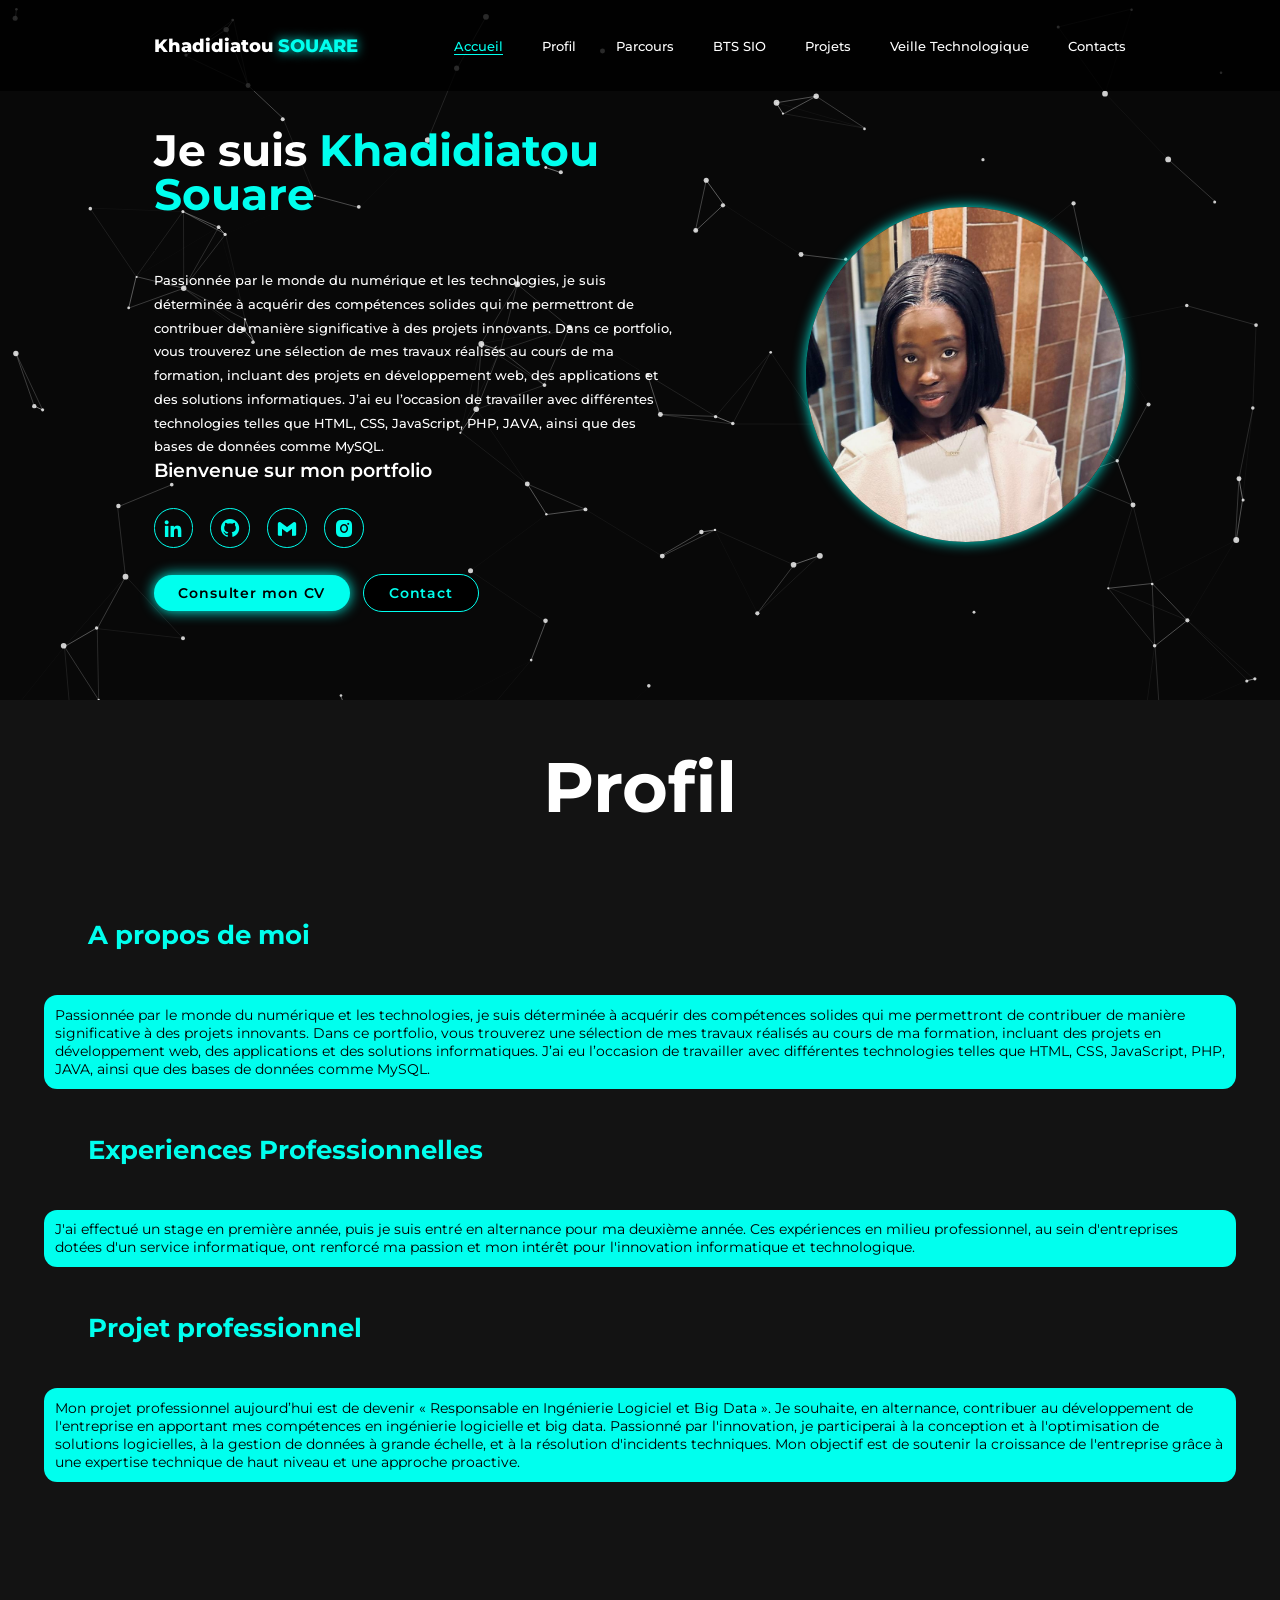
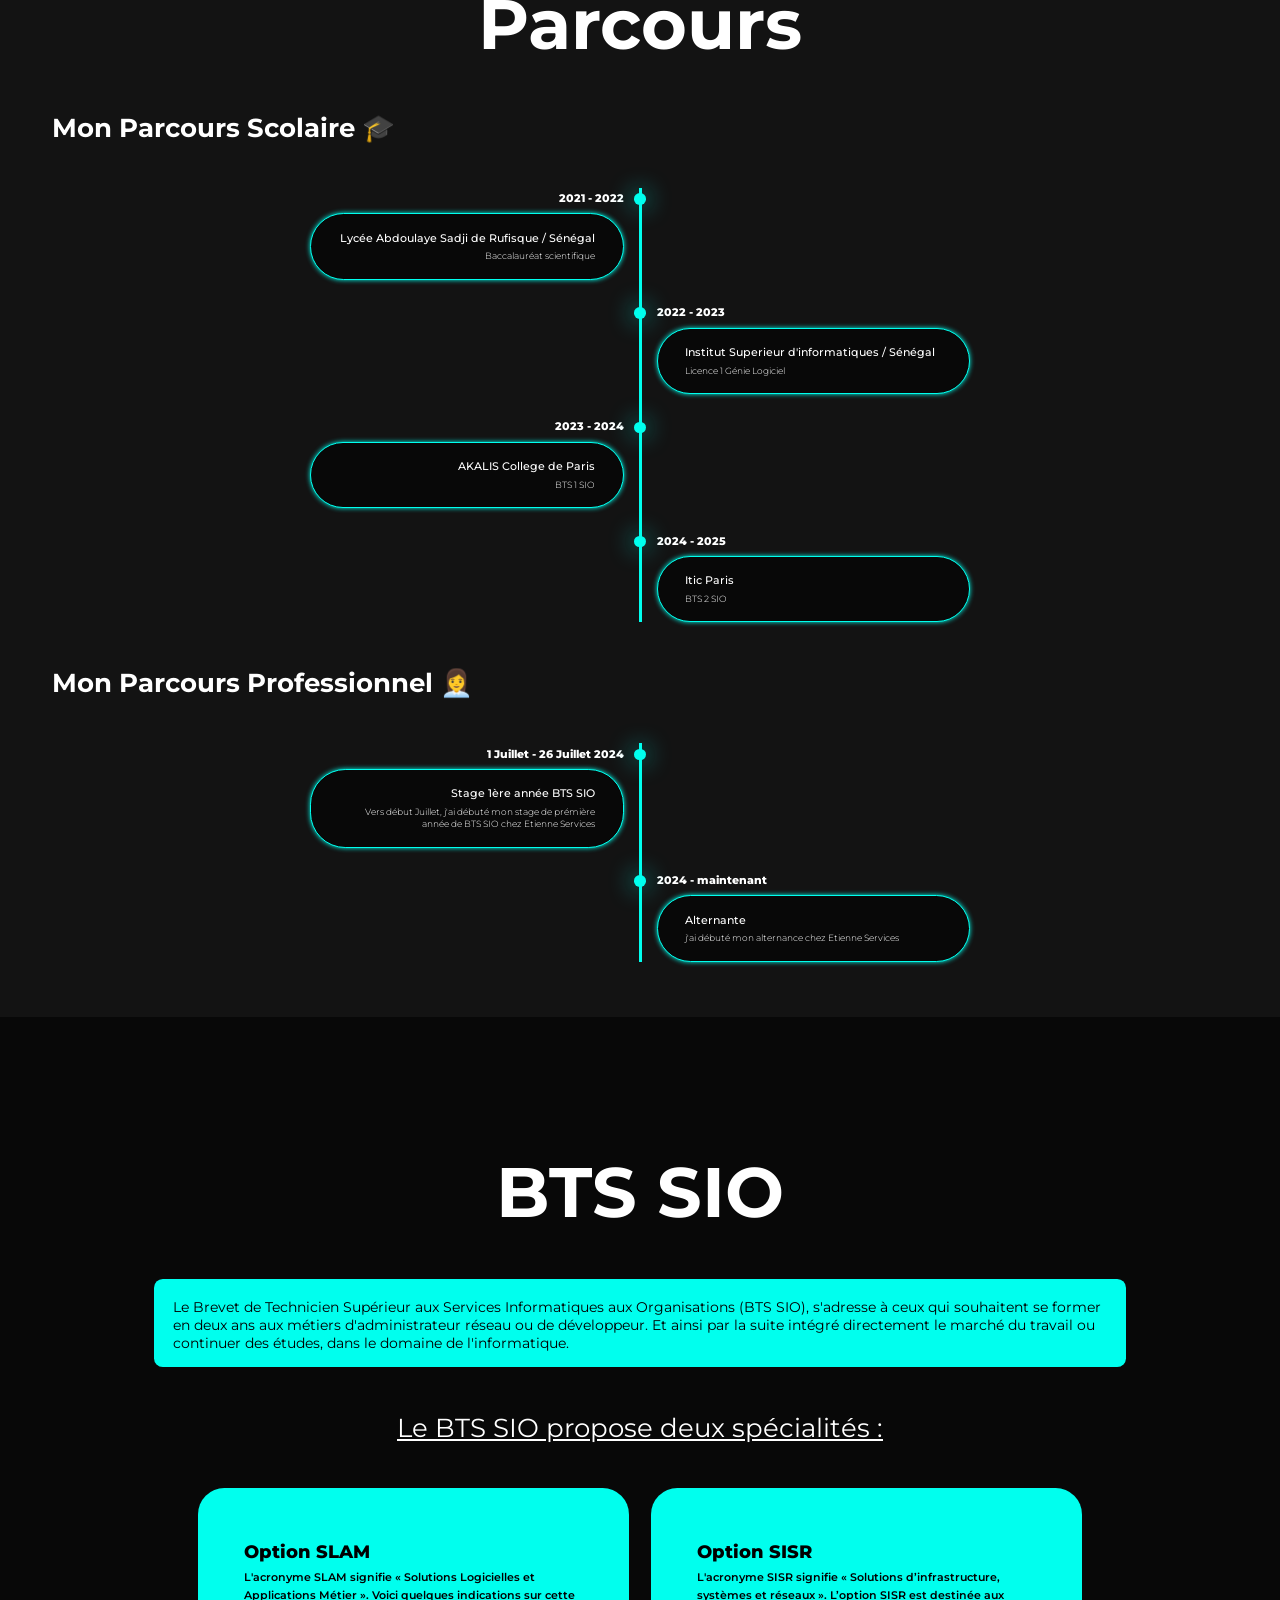
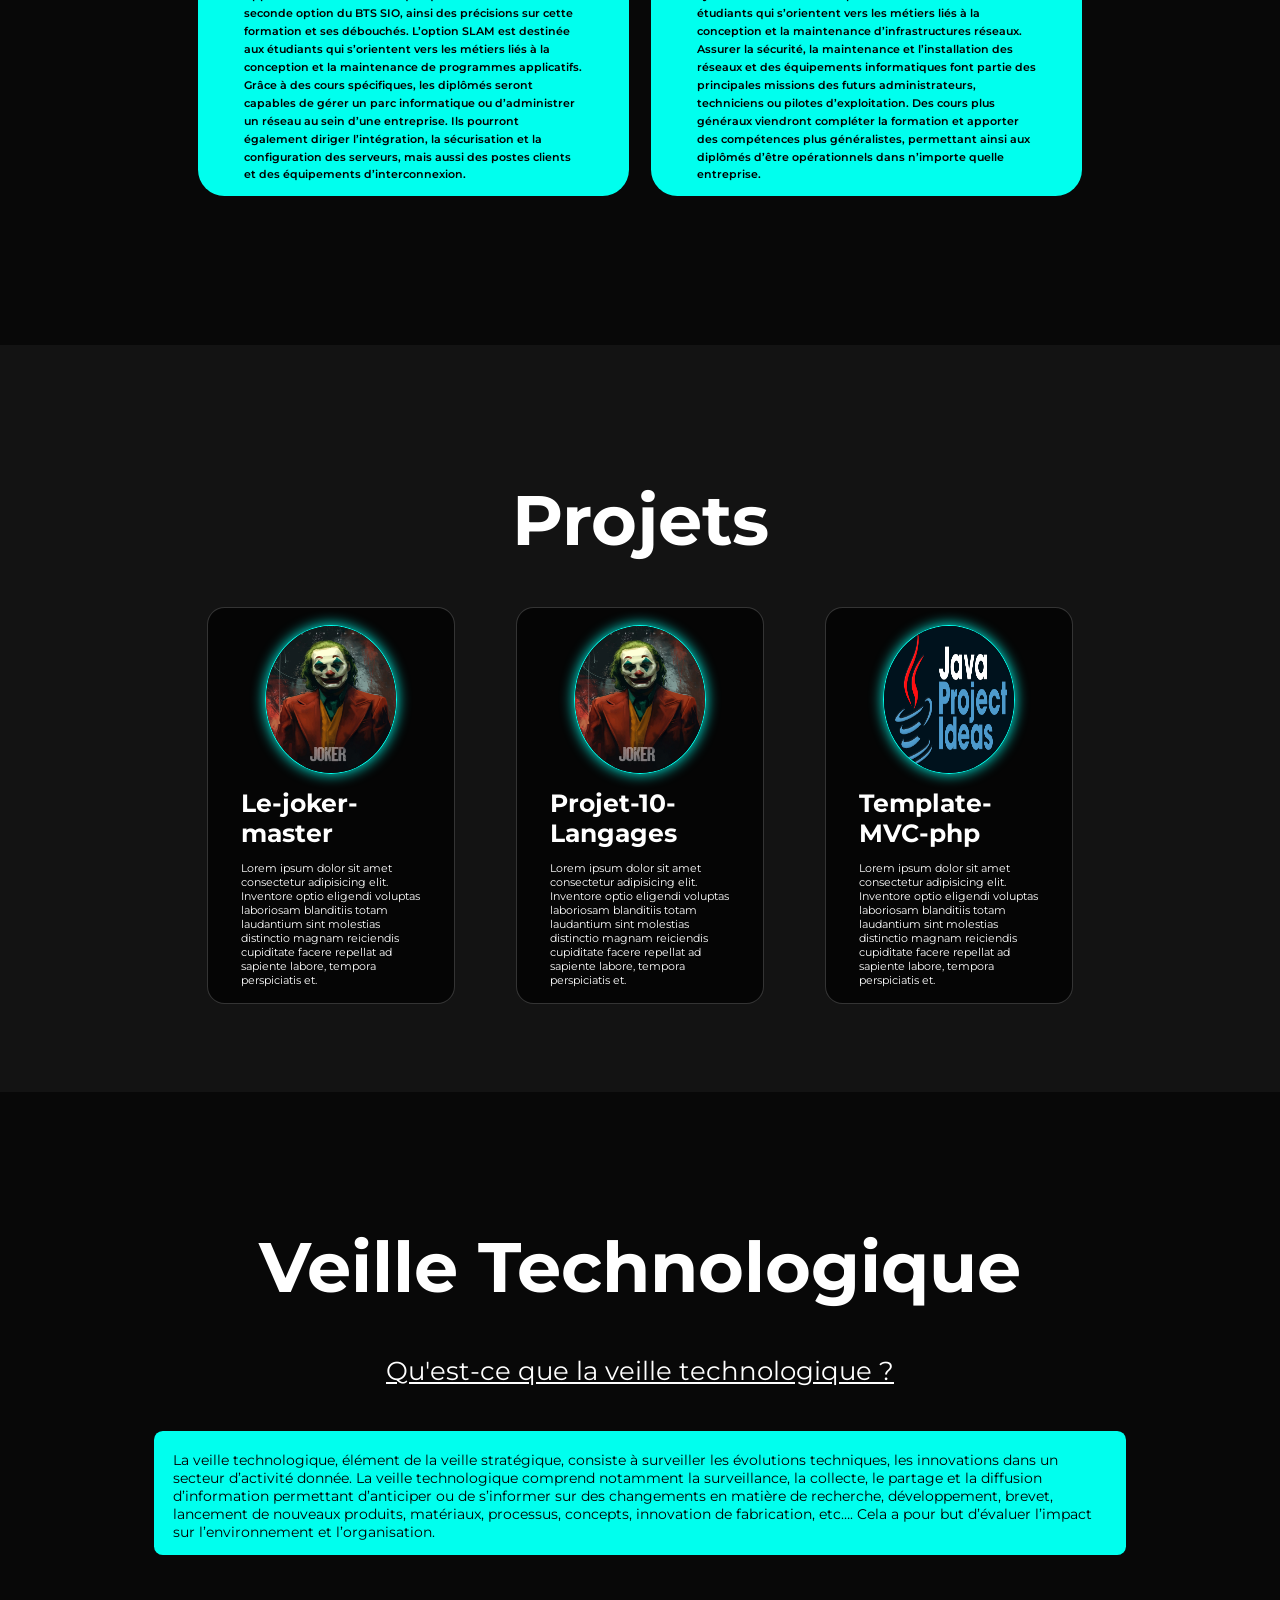
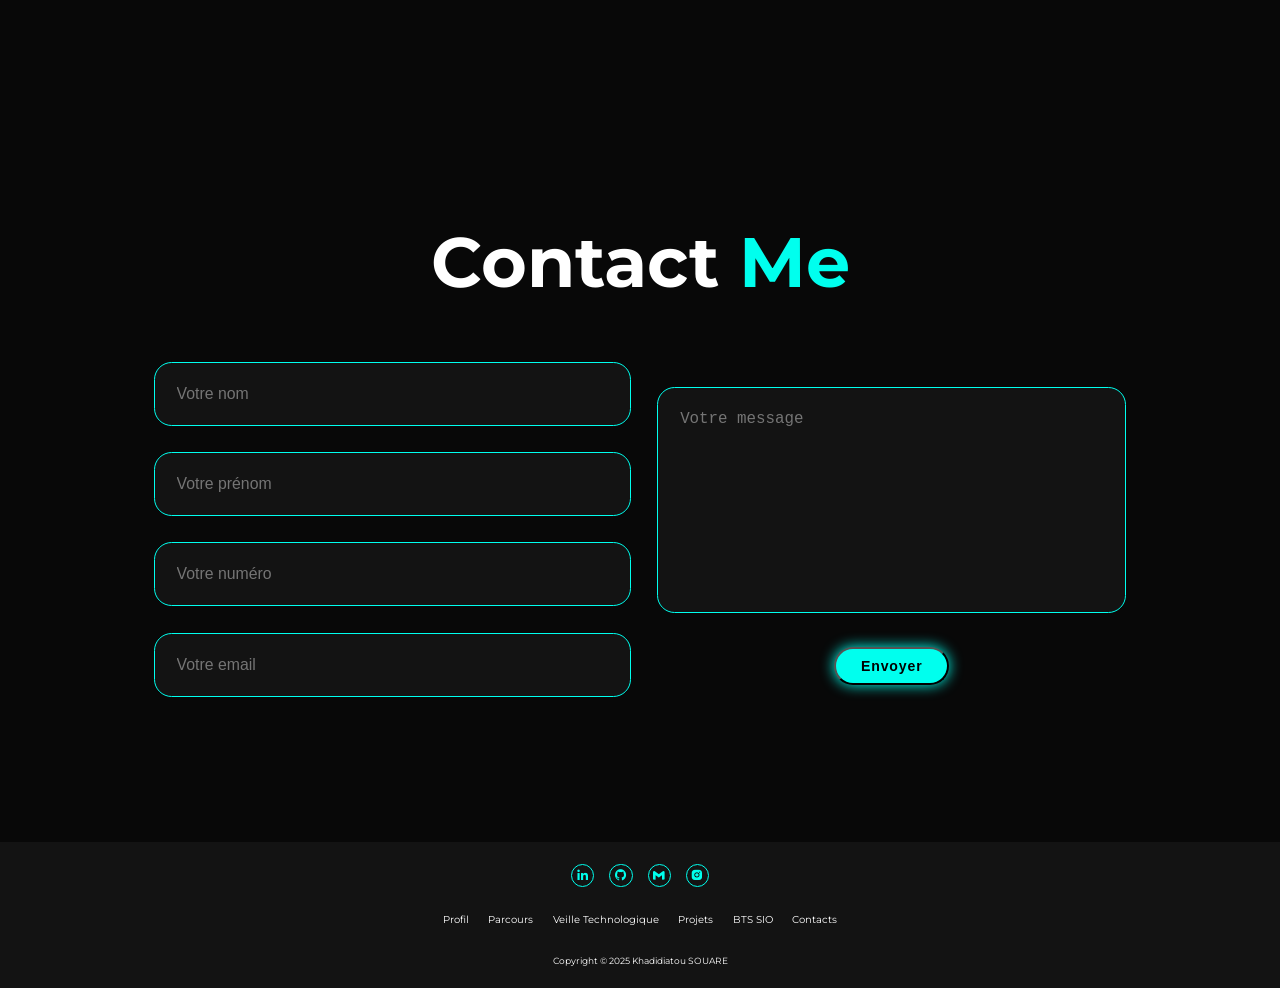
==== index.html @ bdfd197e "ajout page personne" ====
<!DOCTYPE html>
<html lang="en">

<head>
    <meta charset="UTF-8">
    <meta name="viewport" content="width=device-width, initial-scale=1.0">
    <title>Accueil</title>
    <link rel="preconnect" href="https://fonts.googleapis.com">
    <link rel="preconnect" href="https://fonts.gstatic.com" crossorigin>
    <link
        href="https://fonts.googleapis.com/css2?family=Montserrat:ital,wght@0,100..900;1,100..900&family=Roboto+Slab:wght@100..900&display=swap"
        rel="stylesheet">
    <link rel="stylesheet" href="./css/style.css">
    <link href='https://unpkg.com/boxicons@2.1.4/css/boxicons.min.css' rel='stylesheet'>
</head>

<body>
    <header class="header">
        <a href="#accueil" class="logo">Khadidiatou
            <span>SOUARE</span>
        </a>
        <i class='bx bx-menu' id="menu-icon"></i>
        <nav class="navbar">
            <a href="#accueil" class="active">Accueil</a>
            <a href="#profil">Profil</a>
            <a href="#parcours">Parcours</a>
            <a href="#bts">BTS SIO</a>
            <a href="#projets">Projets</a>
            <a href="#veille">Veille Technologique</a>
            <a href="#contacts">Contacts</a>

        </nav>
    </header>
    <main>
        <section class="home" id="accueil">
            <div class="home-content">
                <h1>Je suis <span>Khadidiatou Souare</span></h1>
                <h3 class="text-animation"><span></span></h3>
                <p>Passionnée par le monde du numérique et les technologies,
                    je suis déterminée à acquérir des compétences solides qui
                    me permettront de contribuer de manière significative à des
                    projets innovants. Dans ce portfolio, vous trouverez une sélection de mes travaux réalisés au
                    cours de ma formation, incluant des projets en développement web, des applications et des solutions
                    informatiques.
                    J’ai eu l’occasion de travailler avec différentes technologies telles
                    que HTML, CSS, JavaScript, PHP, JAVA, ainsi que des bases de données comme MySQL.</p>
                <span class="text-animation" style="color: white;">Bienvenue sur mon portfolio</span>
                <div class="social-icons">
                    <a href="https://www.linkedin.com/in/khadidiatou-souar%C3%A9-227364247/"><i
                            class='bx bxl-linkedin'></i></a>
                    <!-- <a id="portfolio-link" href="#">
                        <i class="bx bxl-github"></i>
                    </a> -->
                    <a href="https://github.com/KhadijaMomar/"><i class='bx bxl-github'></i></a>
                    <a href="mailto:souarekhadija12@gmail.com"><i class='bx bxl-gmail'></i></a>
                    <a href="#"><i class='bx bxl-instagram-alt'></i></a>
                </div>
                <div class="btn-group">
                    <a href="asset/khadija-alter-dev-etiennes (1).pdf" class="btn">Consulter mon CV</a>
                    <a href="#contacts" class="btn">Contact</a>
                </div>
            </div>
            <div class="home-img">
                <img src="public/moi.jpg" alt="">
            </div>
        </section>
        <section class="profil" id="profil">
            <h2 class="heading">Profil</h2>

            <div class="profil-content">
                <h3 class="heading-2">A propos de moi</h3>
                <div class="profil-box">
                    <p>Passionnée par le monde du numérique et les technologies,
                        je suis déterminée à acquérir des compétences solides qui
                        me permettront de contribuer de manière significative à des
                        projets innovants. Dans ce portfolio, vous trouverez une sélection de mes travaux réalisés au
                        cours de ma formation, incluant des projets en développement web, des applications et des
                        solutions
                        informatiques.
                        J’ai eu l’occasion de travailler avec différentes technologies telles
                        que HTML, CSS, JavaScript, PHP, JAVA, ainsi que des bases de données comme MySQL.</p>

                </div>
            </div>
            <div class="profil-content">
                <h3 class="heading-2">Experiences Professionnelles</h3>
                <div class="profil-box">
                    <p>J'ai effectué un stage en première année, puis je suis entré en alternance pour ma deuxième
                        année. Ces expériences en milieu professionnel, au sein d'entreprises dotées d'un service
                        informatique, ont renforcé ma passion et mon intérêt pour l'innovation informatique et
                        technologique.</p>

                </div>
            </div>
            <div class="profil-content">
                <h3 class="heading-2">Projet professionnel</h3>
                <div class="profil-box">
                    <p>Mon projet professionnel aujourd’hui est de devenir « Responsable en Ingénierie Logiciel et Big
                        Data ».
                        Je souhaite, en alternance, contribuer au développement de l'entreprise en apportant mes
                        compétences en ingénierie logicielle et big data.
                        Passionné par l'innovation, je participerai à la conception et à l'optimisation de solutions
                        logicielles, à la gestion de données à grande échelle,
                        et à la résolution d'incidents techniques.
                        Mon objectif est de soutenir la croissance de l'entreprise grâce à une expertise technique de
                        haut niveau et une approche proactive. </p>

                </div>
            </div>
            <!-- <div class="container">
            <div class="profil-content2 width50">
                <h3 class="heading-2">Mes compétences</h3>
                <div class="profil-box">
                    <p>Toutes ces compétences ont été acquises au cours de mes études, 
                        de mon alternance, ou grâce à mes propres investigations et
                         à ma curiosité. Certaines ont été développées en suivant des 
                         formations académiques, tandis que d'autres ont été renforcées par 
                         des projets personnels où j'ai cherché à mettre en place des solutions
                          concrètes, ce qui m'a permis d'approfondir mes recherches et d'aller
                           encore plus loin dans l'acquisition de nouvelles connaissances</p>
                   
                </div>
            </div>
            <div class="profil-content">
                <div class="competences">
                    <h2>Systèmes d'exploitation :</h2>
                    <div class="skill">
                        <div class="skill-name">Linux (Debian, Ubuntu, CentOS) - 60%</div>
                        <div class="progress-bar"><div class="progress" style="width: 60%;"></div></div>
                    </div>
                    <div class="skill">
                        <div class="skill-name">Windows (Windows Serveur 2003 à 2016, Windows XP à Windows 10) - 90%</div>
                        <div class="progress-bar"><div class="progress" style="width: 90%;"></div></div>
                    </div>
                    <div class="skill">
                        <div class="skill-name">Mac OS X - 35%</div>
                        <div class="progress-bar"><div class="progress" style="width: 35%;"></div></div>
                    </div>
                    
                    <h2>Programmation :</h2>
                    <div class="skill">
                        <div class="skill-name">PHP / HTML / CSS / JS - 65%</div>
                        <div class="progress-bar"><div class="progress" style="width: 65%;"></div></div>
                    </div>
                    <div class="skill">
                        <div class="skill-name">C / Java - 65%</div>
                        <div class="progress-bar"><div class="progress" style="width: 65%;"></div></div>
                    </div>
                    
                    <h2>Base de données :</h2>
                    <div class="skill">
                        <div class="skill-name">MySQL, MariaDB - 60%</div>
                        <div class="progress-bar"><div class="progress" style="width: 60%;"></div></div>
                    </div>
                    
                    
                
                
                </div> 
            </div>
           </div> -->
        </section>
        <section class="parcours" id="parcours">
            <h2 class="heading">Parcours</h2>
            <h3 class="heading-2">Mon Parcours Scolaire 🎓</h3>
            <div class="timeline-items">
                <div class="timeline-item">
                    <div class="timeline-dot"> </div>
                    <div class="timeline-date">2021 - 2022</div>
                    <div class="timeline-content">
                        <h3>Lycée Abdoulaye Sadji de Rufisque / Sénégal</h3>
                        <p> Baccalauréat scientifique</p>

                    </div>
                </div>
                <div class="timeline-item">
                    <div class="timeline-dot"> </div>
                    <div class="timeline-date">2022 - 2023</div>
                    <div class="timeline-content">
                        <h3>Institut Superieur d'informatiques / Sénégal</h3>
                        <p>Licence 1 Génie Logiciel</p>

                    </div>
                </div>
                <div class="timeline-item">
                    <div class="timeline-dot"></div>
                    <div class="timeline-date">2023 - 2024</div>
                    <div class="timeline-content">
                        <h3>AKALIS College de Paris</h3>
                        <p>BTS 1 SIO</p>

                    </div>

                </div>
                <div class="timeline-item">
                    <div class="timeline-dot"></div>
                    <div class="timeline-date">2024 - 2025</div>
                    <div class="timeline-content">
                        <h3>Itic Paris</h3>
                        <p>BTS 2 SIO</p>

                    </div>

                </div>

            </div>
            <h3 class="heading-2">Mon Parcours Professionnel 👩‍💼</h3>
            <div class="timeline-items">
                <div class="timeline-item">
                    <div class="timeline-dot"> </div>
                    <div class="timeline-date">1 Juillet - 26 Juillet 2024</div>
                    <div class="timeline-content">
                        <h3>Stage 1ère année BTS SIO</h3>
                        <p>Vers début Juillet, j'ai débuté mon stage de prémière année de BTS SIO chez Etienne Services
                        </p>

                    </div>
                </div>
                <div class="timeline-item">
                    <div class="timeline-dot"> </div>
                    <div class="timeline-date">2024 - maintenant</div>
                    <div class="timeline-content">
                        <h3>Alternante</h3>
                        <p>j'ai débuté mon alternance chez Etienne Services</p>

                    </div>
                </div>


            </div>
        </section>
        <section class="services" id="bts">
            <h2 class="heading">BTS SIO</h2>
            <div class="pres">
                <p>Le Brevet de Technicien Supérieur aux Services Informatiques aux Organisations (BTS SIO), s'adresse à
                    ceux qui souhaitent se former en deux ans aux métiers d'administrateur réseau ou de développeur. Et
                    ainsi par la suite intégré directement le marché du travail ou continuer des études, dans le domaine
                    de l'informatique.</p>
            </div>
            <div class="pres2">
                <p>Le BTS SIO propose deux spécialités :</p>
            </div>
            <div class="services-container">
                <div class="services-box">
                    <div class="services-info">
                        <h4><span>Option </span>SLAM</h4>
                        <p>L'acronyme SLAM signifie « Solutions Logicielles et Applications Métier ». Voici quelques
                            indications sur cette seconde option du BTS SIO, ainsi des précisions sur cette formation et
                            ses débouchés. L’option SLAM est destinée aux étudiants qui s’orientent vers les métiers
                            liés à la conception et la maintenance de programmes applicatifs. Grâce à des cours
                            spécifiques, les diplômés seront capables de gérer un parc informatique ou d’administrer un
                            réseau au sein d’une entreprise. Ils pourront également diriger l’intégration, la
                            sécurisation et la configuration des serveurs, mais aussi des postes clients et des
                            équipements d’interconnexion.</p>
                    </div>
                </div>
                <div class="services-box">
                    <div class="services-info">
                        <h4><span>Option</span> SISR</h4>
                        <p>L'acronyme SISR signifie « Solutions d’infrastructure, systèmes et réseaux ». L’option SISR
                            est destinée aux étudiants qui s’orientent vers les métiers liés à la conception et la
                            maintenance d’infrastructures réseaux.
                            Assurer la sécurité, la maintenance et l’installation des réseaux et des équipements
                            informatiques font partie des principales missions des futurs administrateurs, techniciens
                            ou pilotes d’exploitation. Des cours plus généraux viendront compléter la formation et
                            apporter des compétences plus généralistes, permettant ainsi aux diplômés d’être
                            opérationnels dans n’importe quelle entreprise.</p>
                    </div>
                </div>

            </div>
        </section>
        <section class="testimoniales" id="projets">
            <div class="testimoniales-box">
                <h2 class="heading">Projets</h2>
                <div class="wrapper">
                    <div class="testimonial-item">
                        <img src="img/Le joker.webp" alt="">
                        <h2>Le-joker-master</h2>
                        <div class="rating">
                            <p>Lorem ipsum dolor sit amet consectetur adipisicing elit. Inventore optio eligendi
                                voluptas laboriosam blanditiis totam laudantium sint molestias distinctio magnam
                                reiciendis cupiditate facere repellat ad sapiente labore, tempora perspiciatis et.</p>

                        </div>
                    </div>
                    <div class="testimonial-item">
                        <img src="img/Le joker.webp" alt="">
                        <h2>Projet-10-Langages</h2>
                        <p>Lorem ipsum dolor sit amet consectetur adipisicing elit. Inventore optio eligendi voluptas
                            laboriosam blanditiis totam laudantium sint molestias distinctio magnam reiciendis
                            cupiditate facere repellat ad sapiente labore, tempora perspiciatis et.</p>

                    </div>
                   <a href="projet-personnel-java.html">
                    <div class="testimonial-item">
                        <img src="img/perso.png" alt="">
                        <h2>Template-MVC-php</h2>
                        <p>Lorem ipsum dolor sit amet consectetur adipisicing elit. Inventore optio eligendi voluptas
                            laboriosam blanditiis totam laudantium sint molestias distinctio magnam reiciendis
                            cupiditate facere repellat ad sapiente labore, tempora perspiciatis et.</p>

                    </div>
                   </a>

                </div>
            </div>
        </section>
        <section class="services" id="veille">
            <h2 class="heading">Veille Technologique</h2>
            <div class="pres2">
                <p>Qu'est-ce que la veille technologique ?</p>
            </div>
            <div class="pres-v">
                <p>La veille technologique, élément de la veille stratégique, consiste à surveiller les évolutions
                    techniques, les innovations dans un secteur d’activité donnée. La veille technologique comprend
                    notamment la surveillance, la collecte, le partage et la diffusion d’information permettant
                    d’anticiper ou de s’informer sur des changements en matière de recherche, développement, brevet,
                    lancement de nouveaux produits, matériaux, processus, concepts, innovation de fabrication, etc….
                    Cela a pour but d’évaluer l’impact sur l’environnement et l’organisation.</p>
            </div>
            <!-- <div class="services-container">
            <div class="services-box">
                <div class="services-info">
                    <h4><span>Option </span>SLAM</h4>
                    <p>L'acronyme SLAM signifie « Solutions Logicielles et Applications Métier ». Voici quelques indications sur cette seconde option du BTS SIO, ainsi des précisions sur cette formation et ses débouchés. L’option SLAM est destinée aux étudiants qui s’orientent vers les métiers liés à la conception et la maintenance de programmes applicatifs. Grâce à des cours spécifiques, les diplômés seront capables de gérer un parc informatique ou d’administrer un réseau au sein d’une entreprise. Ils pourront également diriger l’intégration, la sécurisation et la configuration des serveurs, mais aussi des postes clients et des équipements d’interconnexion.</p>
                </div>
            </div>
            <div class="services-box">
                <div class="services-info">
                    <h4><span>Option</span> SISR</h4>
                    <p>L'acronyme SISR signifie « Solutions d’infrastructure, systèmes et réseaux ». L’option SISR est destinée aux étudiants qui s’orientent vers les métiers liés à la conception et la maintenance d’infrastructures réseaux.
                        Assurer la sécurité, la maintenance et l’installation des réseaux et des équipements informatiques font partie des principales missions des futurs administrateurs, techniciens ou pilotes d’exploitation. Des cours plus généraux viendront compléter la formation et apporter des compétences plus généralistes, permettant ainsi aux diplômés d’être opérationnels dans n’importe quelle entreprise.</p>
                </div>
            </div>
            
        </div> -->
        </section>
        <section class="contact" id="contacts">
            <h2 class="heading">Contact <span>Me</span></h2>
            <form action="">
                <div class="input-group">
                    <div class="input-box">
                        <input type="text" name="" id="" placeholder="Votre nom">
                        <input type="text" name="" id="" placeholder="Votre prénom">
                    </div>
                    <div class="input-box">
                        <input type="number" name="" id="" placeholder="Votre numéro">
                        <input type="email" name="" id="" placeholder="Votre email">
                    </div>
                </div>
                <div class="input-group2">
                    <textarea name="" id="" cols="30" rows="10" placeholder="Votre message"></textarea>
                    <input type="submit" value="Envoyer" class="btn">
                </div>
            </form>
        </section>
        <!-- <section style="background-color: aqua;">
        <img src="" alt="" id="logo">
        <p id="login"></p>
        <p id="ville"></p>
        <a id="portfolio-link" href="#">lien vers mon portfolio
            <i class="bx bxl-github"></i>
        </a>
    </section> -->
    </main>
    <footer class="footer">
        <div class="social">
            <a href="https://www.linkedin.com/in/khadidiatou-souar%C3%A9-227364247/"><i class='bx bxl-linkedin'></i></a>
            <a href="https://github.com/KhadijaMomar/"><i class='bx bxl-github'></i></a>
            <a href="mailto:souarekhadija12@gmail.com"><i class='bx bxl-gmail'></i></a>
            <a href="#"><i class='bx bxl-instagram-alt'></i></a>
        </div>
        <ul class="list">
            <li>
                <a href="#">Profil</a>
            </li>
            <li>
                <a href="#parcours">Parcours</a>
            </li>
            <li>
                <a href="#veille">Veille Technologique</a>
            </li>
            <li>
                <a href="#projets">Projets</a>
            </li>
            <li>
                <a href="#bts">BTS SIO</a>
            </li>
            <li>
                <a href="#contacts">Contacts</a>
            </li>
        </ul>
        <p class="copyright">Copyright © 2025 Khadidiatou SOUARE</p>
    </footer>

    <script>
        const canvas = document.createElement('canvas');
        const ctx = canvas.getContext('2d');

        // Ajouter le canvas à la page
        document.body.appendChild(canvas);

        // Ajuster la taille du canvas à celle de la fenêtre
        canvas.width = window.innerWidth;
        canvas.height = window.innerHeight;

        // Tableau pour stocker les particules
        let particles = [];

        // Fonction pour initialiser les particules
        function initParticles() {
            particles = [];
            const numParticles = Math.floor((canvas.width * canvas.height) / 8000);

            for (let i = 0; i < numParticles; i++) {
                particles.push({
                    x: Math.random() * canvas.width,
                    y: Math.random() * canvas.height,
                    vx: (Math.random() - 0.5) * 2,
                    vy: (Math.random() - 0.5) * 2,
                    size: Math.random() * 2 + 1,
                });
            }
        }

        // Fonction pour dessiner les particules
        function drawParticles() {
            ctx.clearRect(0, 0, canvas.width, canvas.height);

            particles.forEach((particle, index) => {
                // Dessiner un cercle pour chaque particule
                ctx.beginPath();
                ctx.arc(particle.x, particle.y, particle.size, 0, Math.PI * 2);
                ctx.fillStyle = 'rgba(255, 255, 255, 0.8)';
                ctx.fill();

                // Mettre à jour la position de la particule
                particle.x += particle.vx;
                particle.y += particle.vy;

                // Garder les particules dans les limites du canvas
                if (particle.x < 0 || particle.x > canvas.width) particle.vx *= -1;
                if (particle.y < 0 || particle.y > canvas.height) particle.vy *= -1;

                // Relier les particules proches
                for (let j = index + 1; j < particles.length; j++) {
                    const other = particles[j];
                    const distance = Math.sqrt(
                        (particle.x - other.x) ** 2 + (particle.y - other.y) ** 2
                    );

                    if (distance < 100) {
                        ctx.beginPath();
                        ctx.moveTo(particle.x, particle.y);
                        ctx.lineTo(other.x, other.y);
                        ctx.strokeStyle = `rgba(255, 255, 255, ${1 - distance / 100})`;
                        ctx.lineWidth = 0.5;
                        ctx.stroke();
                    }
                }
            });

            requestAnimationFrame(drawParticles);
        }

        // Ajuster la taille du canvas si la fenêtre est redimensionnée
        window.addEventListener('resize', () => {
            canvas.width = window.innerWidth;
            canvas.height = window.innerHeight;
            initParticles();
        });

        // Initialiser et démarrer l'animation
        initParticles();
        drawParticles();
    </script>
    <script src="js/script.js"></script>
</body>

</html>


<!-- <div class="competences">
    <h2>Systèmes d'exploitation :</h2>
    <div class="skill">
        <div class="skill-name">Linux (Debian, Ubuntu, CentOS) - 90%</div>
        <div class="progress-bar"><div class="progress" style="width: 90%;"></div></div>
    </div>
    <div class="skill">
        <div class="skill-name">Windows (Windows Serveur 2003 à 2016, Windows XP à Windows 10) - 90%</div>
        <div class="progress-bar"><div class="progress" style="width: 90%;"></div></div>
    </div>
    <div class="skill">
        <div class="skill-name">Mac OS X - 35%</div>
        <div class="progress-bar"><div class="progress" style="width: 35%;"></div></div>
    </div>
    
    <h2>Programmation :</h2>
    <div class="skill">
        <div class="skill-name">PHP / HTML / CSS - 65%</div>
        <div class="progress-bar"><div class="progress" style="width: 65%;"></div></div>
    </div>
    <div class="skill">
        <div class="skill-name">C# / Java - 65%</div>
        <div class="progress-bar"><div class="progress" style="width: 65%;"></div></div>
    </div>
    
    <h2>Scripting :</h2>
    <div class="skill">
        <div class="skill-name">Powershell - 80%</div>
        <div class="progress-bar"><div class="progress" style="width: 80%;"></div></div>
    </div>
    <div class="skill">
        <div class="skill-name">Python - 80%</div>
        <div class="progress-bar"><div class="progress" style="width: 80%;"></div></div>
    </div>
    <div class="skill">
        <div class="skill-name">Bash / Batch - 70%</div>
        <div class="progress-bar"><div class="progress" style="width: 70%;"></div></div>
    </div>
    
    <h2>Supervision :</h2>
    <div class="skill">
        <div class="skill-name">Centreon - 90%</div>
        <div class="progress-bar"><div class="progress" style="width: 90%;"></div></div>
    </div>


</div> -->
---- css/style.css ----
@import url(./reset.css);

.header {
    position: fixed;
    top: 0;
    left: 0;
    width: 100%;
    padding: 4rem 12% 4rem;
    background: rgba(0, 0, 0, 0.8);
    display: flex;
    justify-content: space-between;
    align-items: center;
    z-index: 5;
}

.logo {
    font-size: 2rem;
    color: var(--text-color);
    font-weight: 800;
    cursor: pointer;
    transition: 0.3s ease;
}

.logo:hover {
    transform: scale();
}

/*text-shadow permet d'ajouter une ombre portée autour du texte*/
.logo span {
    text-shadow: 0 0 1.153rem var(--main-color);
}

.navbar a {
    font-size: 1.5rem;
    color: var(--text-color);
    font-weight: 500;
    margin-left: 4rem;
    transition: 0.3s ease;
    border-bottom: 0.188rem solid transparent;
}

.navbar a:hover,
.navbar a.active {
    color: var(--main-color);
    /*border-bottom : applique une bordure en bas de l’élément, avec une épaisseur de 0,188 rem*/
    border-bottom: 0.188rem solid var(--main-color);
}

#menu-icon {
    font-size: 3.6rem;
    color: var(--main-color);
    /*display: none; est utilisée pour masquer complètement un élément de la page.*/
    display: none;

}

section {
    min-height: 62.5rem;
    padding: 10rem 12% 10rem;
}

.home {
    display: flex;
    align-items: center;
    justify-content: center;
    gap: 15rem;
}

.home-content {
    display: flex;
    flex-direction: column;
    align-items: baseline;
    text-align: left;
    justify-content: center;
    margin-top: 3rem;
}

.profil {
    display: flex;
    align-items: center;
    justify-content: center;
    flex-direction: column;
    padding: 6.25rem 0.938rem;
    background: var(--second-bg-color);
    padding: 0 5rem;
}

.profil-div {
    display: flex;
}

.profil-content {
    display: flex;
    text-align: left;
    justify-content: center;
    flex-direction: column;
}

.profil-content .heading-2 {
    text-align: left;
    color: var(--main-color);
}

.profil-box {
    background-color: var(--main-color);
    border-radius: 1.5rem;
    border: 0.313rem solid transparent;
    cursor: pointer;
    transition: 0.4s ease-in-out;
    color: black;
    padding: 1rem;
}

.profil-box:hover {
    background: white;
    color: black;
    border: 0.313rem solid var(--main-color);
    transform: scale(1.03);
}

span {
    color: var(--main-color);
}

.logo span {
    color: var(--main-color);
}

.home-content h3 {
    margin-bottom: 2rem;
    margin-top: 1rem;
    font-size: 2.5rem;
}

.home-content h1 {
    font-size: 5rem;
    margin-top: 1.5rem;
    font-weight: 700;
    line-height: 1;
}

.home-img {
    border-radius: 50%;
}

.home-img img {
    position: relative;
    top: 3rem;
    width: 25vw;
    border-radius: 50%;
    box-shadow: 0 0 1.563rem var(--main-color);
    cursor: pointer;
    transition: 0.4s ease-in-out;
}

.home-img img:hover {
    box-shadow: 0 0 1.563rem var(--main-color),
        0 0 3.125rem var(--main-color),
        0 0 6.25rem var(--main-color);
}

.home-content p {
    font-size: 1.5rem;
    font-weight: 500;
    line-height: 1.8;
    max-width: 62.5rem;
}

.social-icons a {
    display: inline-flex;
    justify-content: center;
    align-items: center;
    width: 4.5rem;
    height: 4.5rem;
    background: transparent;
    border: 0.125rem solid var(--main-color);
    font-size: 2.5rem;
    border-radius: 50%;
    color: var(--main-color);
    margin: 3rem 1.5rem 3rem 0;
    transition: 0.3s ease-in-out;
}

.social-icons a:hover {
    color: var(--main-color);
    transform: scale(1.3)translateY(-5px);
    box-shadow: 0 0 1.563rem var(--main-color);
    background-color: white;
}

.btn {
    display: inline-block;
    padding: 1rem 2.8rem;
    background: var(--main-color);
    box-shadow: 0 0 1.563rem var(--main-color);
    border-radius: 4rem;
    font-size: 1.6rem;
    color: black;
    border: 0.125 solid transparent;
    letter-spacing: 0.1rem;
    font-weight: 600;
    transition: 0.3s ease-in-out;
    cursor: pointer;
}

.btn:hover {
    transform: scale(1.05);
    box-shadow: 0 0 3.125rem var(--main-color);
}

.btn-group {
    display: flex;
    align-items: center;
    gap: 1.5rem;
}

.btn-group a:nth-of-type(2) {
    background-color: black;
    color: var(--main-color);
    border: 0.125rem solid var(--main-color);
    box-shadow: 0 0 1.563rem transparent;
}

.btn-group a:nth-of-type(2):hover {
    box-shadow: 0 0 1.563rem var(--main-color);
    background-color: var(--main-color);
    color: black;
}

.text-animation {
    font-size: 2.125rem;
    font-weight: 600;
    min-width: 12.5rem;
}

.text-animation span {
    position: relative;
}

.text-animation span::before {
    content: "";
    color: var(--main-color);
    animation: words 20s infinite;
}

.text-animation span::after {
    content: "";
    background-color: var(--main-color);
    width: calc(100% + 0.5rem);
    height: 100%;
    border-left: 0.188rem solid var(--bg-color);
    right: -0.5rem;
    animation: cursor 0.6s infinite, typing 20s steps(14 infinite);
}

@keyframes cursor {
    to {
        border-left: 0.125rem solid var(--main-color);
    }
}

@keyframes words {

    0%,
    20% {
        content: "étudiante en BTS SIO";
    }

    21%,
    40% {
        content: "Développeuse en apprentissage";
    }

    41%,
    60% {
        content: "étudiante en BTS SIO";
    }

    61%,
    80% {
        content: "Développeuse en apprentissage";
    }

    81%,
    100% {

        content: "étudiante en BTS SIO";
    }
}

.text-animation::after {
    animation: words 3s infinite;
}

@keyframes typing {

    10%,
    15%,
    30%,
    35%,
    50%,
    55%,
    70%,
    75%,
    90%,
    95% {
        width: 0;
    }

    5%,
    20%,
    25%,
    40%,
    45%,
    65%,
    80%,
    85% {
        width: calc(100% + 0.5rem);
    }
}

.heading {
    font-size: 8rem;
    text-align: center;
    margin: 5rem 0;
}

.parcours {
    padding: 6.25rem 0.938rem;
    background: var(--second-bg-color);
}

.heading-2 {
    font-size: 3rem;
    text-align: left;
    margin: 5rem 5rem;
    color: white;
}

.parcours h2 {
    margin-bottom: 5rem;
}

.timeline-items {
    max-width: 75rem;
    margin: auto;
    display: flex;
    flex-wrap: wrap;
    position: relative;
}

.timeline-items::before {
    content: "";
    position: absolute;
    width: 0.313rem;
    height: 100%;
    background-color: var(--main-color);
    left: calc(50% - 0.063rem);
}

.timeline-item {
    margin-bottom: 2.5rem;
    width: 100%;
    position: relative;
}

.timeline-item:last-child {
    margin-bottom: 0;
}

.timeline-item:nth-child(odd) {
    padding-right: calc(50% + 1.875rem);
    text-align: right;
}

.timeline-item:nth-child(even) {
    padding-left: calc(50% + 1.875rem);
}

.timeline-dot {
    width: 1.313rem;
    height: 1.313rem;
    background-color: var(--main-color);
    box-shadow: 0 0 25px var(--main-color),
        0 0 50pc var(--main-color);
    position: absolute;
    left: calc(50% - 6px);
    border-radius: 50%;
    top: 0.625rem;
}

.timeline-date {
    font-size: 1.25rem;
    font-weight: 800;
    color: white;
    margin: 0.375rem 0 0.938rem;
}

.timeline-content {
    background-color: var(--bg-color);
    border: 0.188rem solid var(--main-color);
    padding: 1.875rem 3.125rem;
    border-radius: 4rem;
    box-shadow: 0 0 0.625rem var(--main-color);
    cursor: pointer;
    transition: 0.3s ease-in-out;
}

.timeline-content:hover {
    transform: scale(1.05);
    box-shadow: 0 0 1.563rem var(--main-color);
}

.timeline-content h3 {
    font-size: 1.25rem;
    color: white;
    margin: 0 0 0.625rem;
    font-weight: 500;
}

.timeline-content p {
    font-size: 1rem;
    color: white;
    line-height: 1.375rem;
    font-weight: 300;
}

/*la bare pour la liste deroulante*/
::-webkit-scrollbar {
    width: 0.938rem;

}

::-webkit-scrollbar-thumb {
    background-color: var(--main-color);

}

::-webkit-scrollbar-track {
    background-color: var(--bg-color);
    width: 3.125rem;

}


/*SECTION*/
.testimoniales {
    background: var(--second-bg-color);
}

.testimoniales-box {
    background-size: cover;
    display: flex;
    align-items: center;
    justify-content: center;
    flex-direction: column;
}

.testimoniales .heading {
    margin-bottom: 5rem;
}

.testimoniales-box img {
    width: 15rem;
    border-radius: 50%;
    border: 0.188rem solid var(--main-color);
    box-shadow: 0 0 1.568rem var(--main-color);
}

.wrapper {
    display: grid;
    grid-template-columns: repeat(3, 1fr);
    gap: 3rem;
}

.testimonial-item {
    min-height: 34.375rem;
    max-width: 28.125rem;
    background: rgba(0, 0, 0, 0.7);
    border: 0.188rem solid rgba(238, 238, 238, 0.2);
    border-radius: 2rem;
    margin: 0 2rem;
    padding: 1.875rem 3.75rem;
    cursor: pointer;
    display: flex;
    flex-direction: column;
    align-items: center;
    justify-content: center;
    gap: 1.5rem;
    color: white;
    transition: 0.4s ease-in-out;
}
.testimonial-item img{
    height: 17rem;
}

.testimonial-item:hover {
    border: 0.188rem solid var(--main-color);
    transform: translate(-10px)scale(1.03);
    box-shadow: 0 0 3.125rem var(--main-color);
}

.testimonial-item h2 {
    font-size: 2.8rem;
}

.testimonial-item p {
    font-size: 1.3rem;
}

/*SECTION*/
/*SECTION*/

.services {
    background: var(--bg-color);
    color: black;
}

.services h2 {
    margin-bottom: 5rem;
    color: white;
}

.services .pres {
    background-color: var(--main-color);
    border-radius: 1rem;
    height: 10rem;
    border: 0.313rem solid transparent;
    cursor: pointer;
    transition: 0.4s ease-in-out;
    margin-bottom: 5rem;
    padding: 2rem;
}

.services .pres-v {
    background-color: var(--main-color);
    border-radius: 1rem;
    height: 14rem;
    border: 0.313rem solid transparent;
    cursor: pointer;
    transition: 0.4s ease-in-out;
    margin-bottom: 5rem;
    padding: 2rem;
}

.services .pres:hover {
    background: white;
    color: black;
    border: 0.313rem solid var(--main-color);
    transform: scale(1.03);

}

.services .pres2 {
    color: white;
    font-size: 3rem;
    text-align: center;
    margin-bottom: 5rem;
    text-decoration: underline;
}

.services .pres2:hover {
    color: var(--main-color);
}

.services-container {
    display: grid;
    /*Cela signifie que vous voulez 2 colonnes.
    1fr : Chaque colonne prendra 1 fraction de l’espace disponible. Cela divise l’espace total en parts égales entre les colonnes.*/
    grid-template-columns: repeat(2, 1fr);
    align-items: center;
    gap: 2.5rem;
}

.services-box {
    background-color: var(--main-color);
    height: 35rem;
    border-radius: 3rem;
    border: 0.313rem solid transparent;
    cursor: pointer;
    transition: 0.4s ease-in-out;
}

.services-box span {
    color: black;
}

.services-box span:hover {
    color: var(--main-color);
}

.services-box:hover {
    background: white;
    color: var(--main-color);
    border: 0.313rem solid var(--main-color);
    transform: scale(1.03);
}

.services-box .services-info {
    display: flex;
    flex-direction: column;
    text-align: left;
    max-height: 12.5rem;
    justify-content: left;
    align-items: baseline;
    padding: 5rem 5rem;
}

.services-info h4 {
    font-size: 2rem;
    font-weight: 800;
    line-height: 2;
}

.services-info p {
    font-size: 1.2rem;
    font-weight: 600;
    max-height: 6.25rem;
    line-height: 1.7;
    margin: auto;
    color: black;
}

canvas {
    position: absolute;
    top: 0;
    left: 0;
    width: 100%;
    height: 100%;
    z-index: -1;
}

/*SECTION*/

.contact {
    background-color: var(--bg-color);
}

.contact h2 {
    margin-bottom: 3rem;
    color: white;
}

.contact form {
    display: flex;
    align-items: center;
    justify-content: center;
    gap: 3rem;
    margin: 5rem auto;
    text-align: center;
}

.contact form .input-box {
    display: flex;
    justify-content: center;
    flex-wrap: wrap;
}

.contact form .input-box input,
.contact form textarea {
    width: 100%;
    padding: 2.5rem;
    font-size: 1.8rem;
    color: var(--text-color);
    background: var(--second-bg-color);
    border-radius: 2rem;
    border: 0.125rem solid var(--main-color);
    margin: 1.5rem 0;
    /*l'utilisateur ne pourra pas modifier la taille de l'élément en faisant glisser ses bords ou coins.*/
    resize: none;
}

.contact form .btn {
    margin-top: 2rem;
}

.footer {
    position: relative;
    bottom: 0;
    width: 100%;
    padding: 2.5rem 0;
    background-color: var(--second-bg-color);
}

.footer .social {
    text-align: center;
    padding-bottom: 25px;
    color: var(--main-color);

}

.footer .social a {
    font-size: 1.563rem;
    color: var(--main-color);
    border: 0.125rem solid var(--main-color);
    width: 2.625rem;
    width: 2.625rem;
    height: 2.625rem;
    line-height: 2.625rem;
    display: inline-block;
    text-align: center;
    border-radius: 50%;
    margin: 0 0.625rem;
    transition: 0.3s ease-in-out;
}

.footer .social a:hover {
    transform: scale(1.2)translateY(-10px);
    background-color: var(--main-color);
    color: black;
    box-shadow: 0 0 1.563rem var(--main-color);
}

.footer ul {
    margin-top: 0;
    padding: 0;
    font-size: 1.125rem;
    line-height: 1.6;
    margin-bottom: 0;
    text-align: center;
}

.footer ul li a {
    color: white;
    border-bottom: 0.188rem solid transparent;
    transition: 0.3s ease-in-out;
}

.footer ul li a:hover {
    border-bottom: 0.188rem solid var(--main-color);
}

.footer ul li {
    display: inline-block;
    padding: 0 0.938rem;
}

.footer .copyright {
    margin-top: 3.125rem;
    text-align: center;
    font-size: 1rem;
    color: white;
}

@media(max-width:1285px) {
    html {
        font-size: 55%;

    }

    .services-container {
        padding-bottom: 7rem;
        grid-template-columns: repeat(2, 1fr);
        margin: 0 5rem;
    }
}

@media (max-width:990px) {
    header {
        padding: 2rem 3%;

    }

    section {
        padding: 10rem 3% 2rem;
    }

    .timeline-items::before {
        left: 7px;
    }

    .timeline-item:nth-child(odd) {
        padding-right: 0;
        text-align: left;
    }

    .timeline-item:nth-child(odd),
    .timeline-item:nth-child(even) {
        padding-left: 37px;
    }

    .timeline-dot {
        left: 0;
    }

    .services {
        padding-bottom: 7rem;
    }

    .testimoniales .wrapper {
        grid-template-columns: repeat(1, 1fr);
    }

    .contact form {
        flex-direction: column;
    }

    .footer {
        padding: 2rem 3%;
    }
}

@media(max-width:895px) {
    #menu-icon {
        display: block;
    }

    .navbar {
        position: absolute;
        top: 100%;
        right: 0;
        width: 50%;
        padding: 1rem 3%;
        background: rgba(0, 0, 0, 0.8);
        backdrop-filter: blur(20px);
        border-bottom-left-radius: 2rem;
        border-left: 2px solid var(--main-color);
        border-bottom: 2px solid var(--main-color);
        display: none;
    }

    .navbar.active {
        display: block;
    }

    .navbar a {
        display: block;
        font-size: 2rem;
        margin: 3rem 0;
        color: white;
    }

    .home {
        flex-direction: column-reverse;
        margin: 5rem 4rem;
    }

    .home-content h3 {
        font-size: 2.6rem;
    }

    .home-content h1 {
        font-size: 8rem;
        margin-top: 3rem;
    }

    .home-content p {
        max-width: 600px;
        margin: 0 auto;
    }

    .home-img img {
        width: 56vw;
    }

    .services h2 {
        margin-bottom: 3rem;
    }

    .services-container {
        grid-template-columns: repeat(1, 1fr);
    }

    .services .pres {
        height: 12rem;
    }

    .services .pres-v {
        height: 18rem;
    }
}

@media(max-width:600px) {
    body {
        width: 100wh;
    }

    #menu-icon {
        display: block;
    }

    .navbar {
        position: absolute;
        top: 100%;
        right: 0;
        width: 50%;
        padding: 1rem 3%;
        background: rgba(0, 0, 0, 0.8);
        backdrop-filter: blur(20px);
        border-bottom-left-radius: 2rem;
        border-left: 2px solid var(--main-color);
        border-bottom: 2px solid var(--main-color);
        display: none;
    }

    .navbar.active {
        display: block;
    }

    .navbar a {
        display: block;
        font-size: 2rem;
        margin: 3rem 0;
        color: white;
    }

    .home {
        flex-direction: column-reverse;
        margin: 5rem 4rem;
    }

    .home-content h3 {
        font-size: 2.6rem;
    }

    .home-content h1 {
        font-size: 5rem;
        margin-top: 3rem;
    }

    .home-content p {
        max-width: 500px;
        margin: 0 auto;
    }

    .home-img img {
        width: 40vw;
    }

    .services h2 {
        margin-bottom: 3rem;
    }

    .services-container {
        grid-template-columns: repeat(1, 1fr);
    }

    .services .pres {
        height: 23rem;
        margin: 5rem;
    }

    .services .pres-v {
        height: 35rem;
        margin: 4rem;
    }

    .services-container .services-box {
        height: 50rem;
    }

    .heading {
        font-size: 5rem;
    }
}

.profil-content2 h3 {
    color: var(--main-color);
}

.competences {
    margin-top: 5rem;
}

.competences .skill {
    margin-bottom: 3rem;
}

.competences .skill-name {
    margin-bottom: 1rem;
}

.competences .progress-bar {
    width: 100%;
    background-color: #ddd;
    border-radius: 2rem;
    overflow: hidden;
}

.competences .progress {
    height: 0.5rem;
    background-color: var(--main-color);
}

.container {
    display: flex;
    column-gap: 2rem;
}

.width50 {
    width: 50%;
}

.competences h2 {
    margin-bottom: 1rem;
    margin-top: 5rem;
}
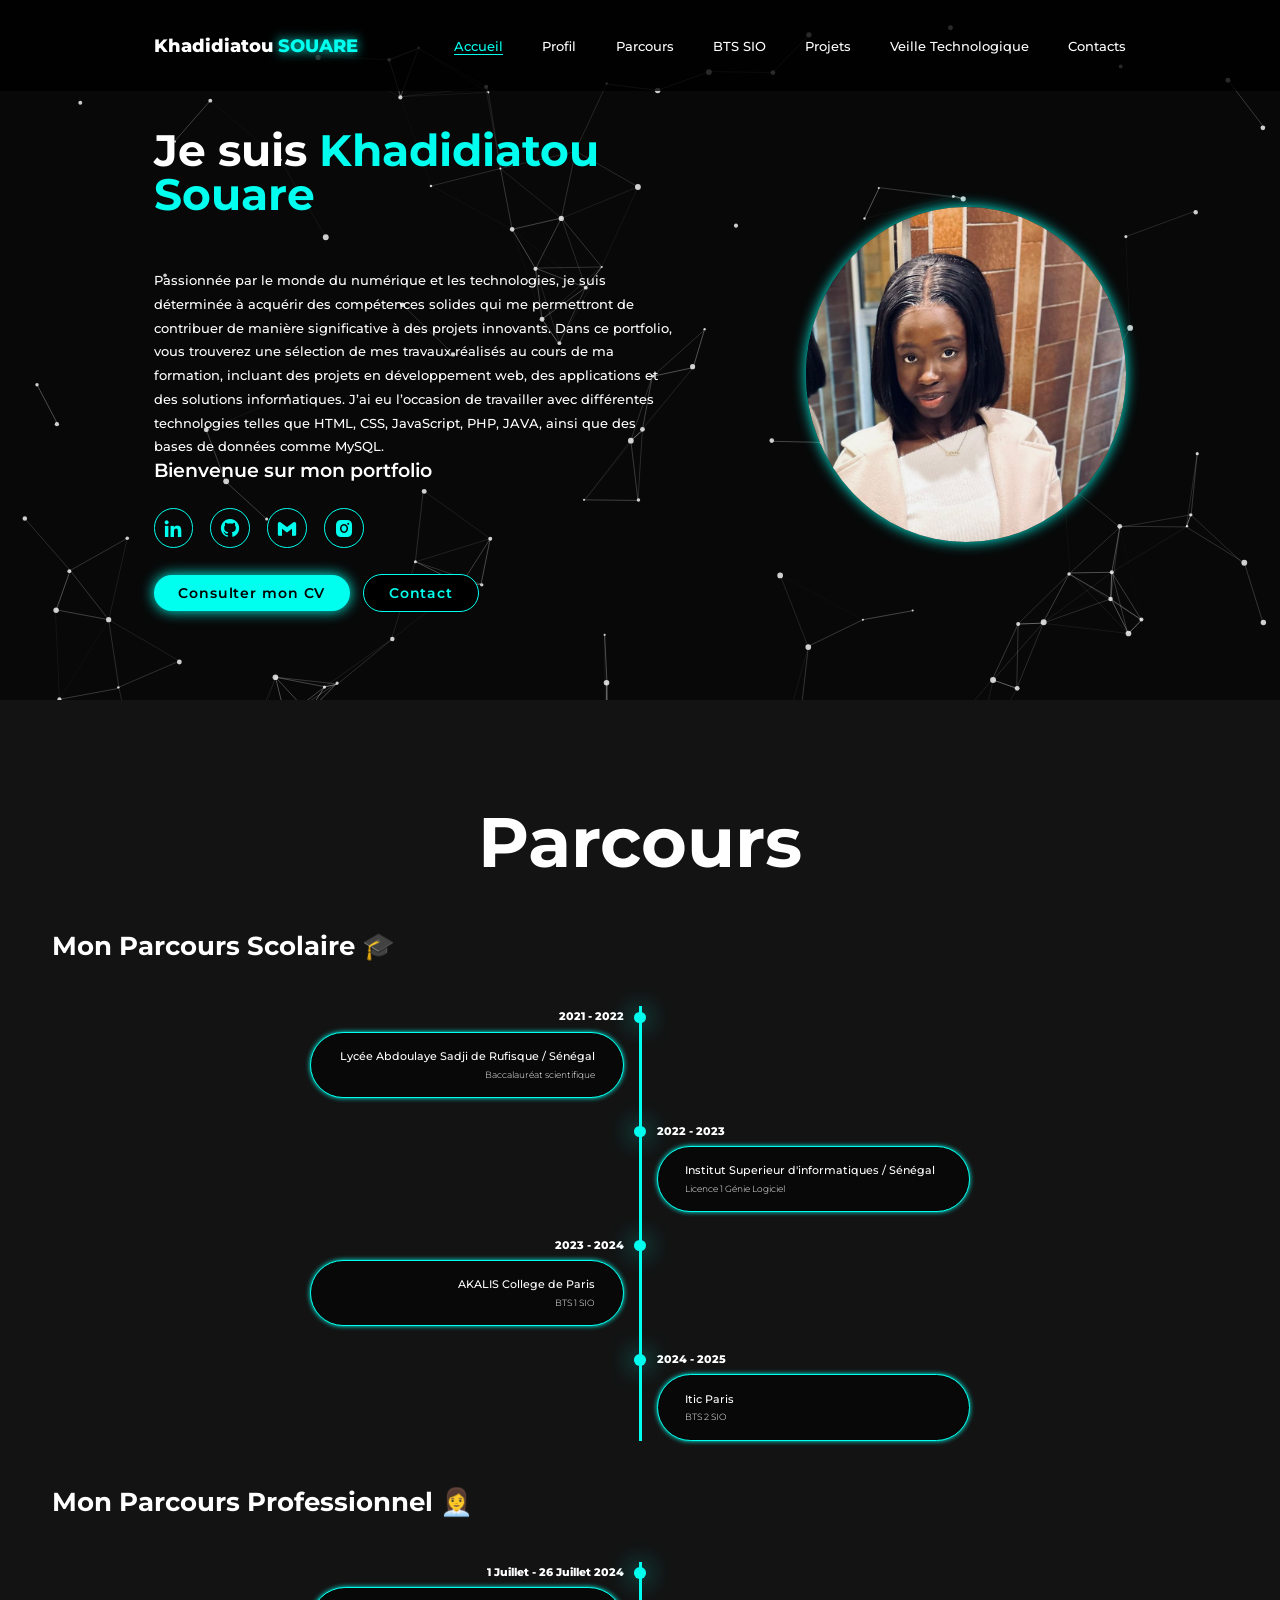
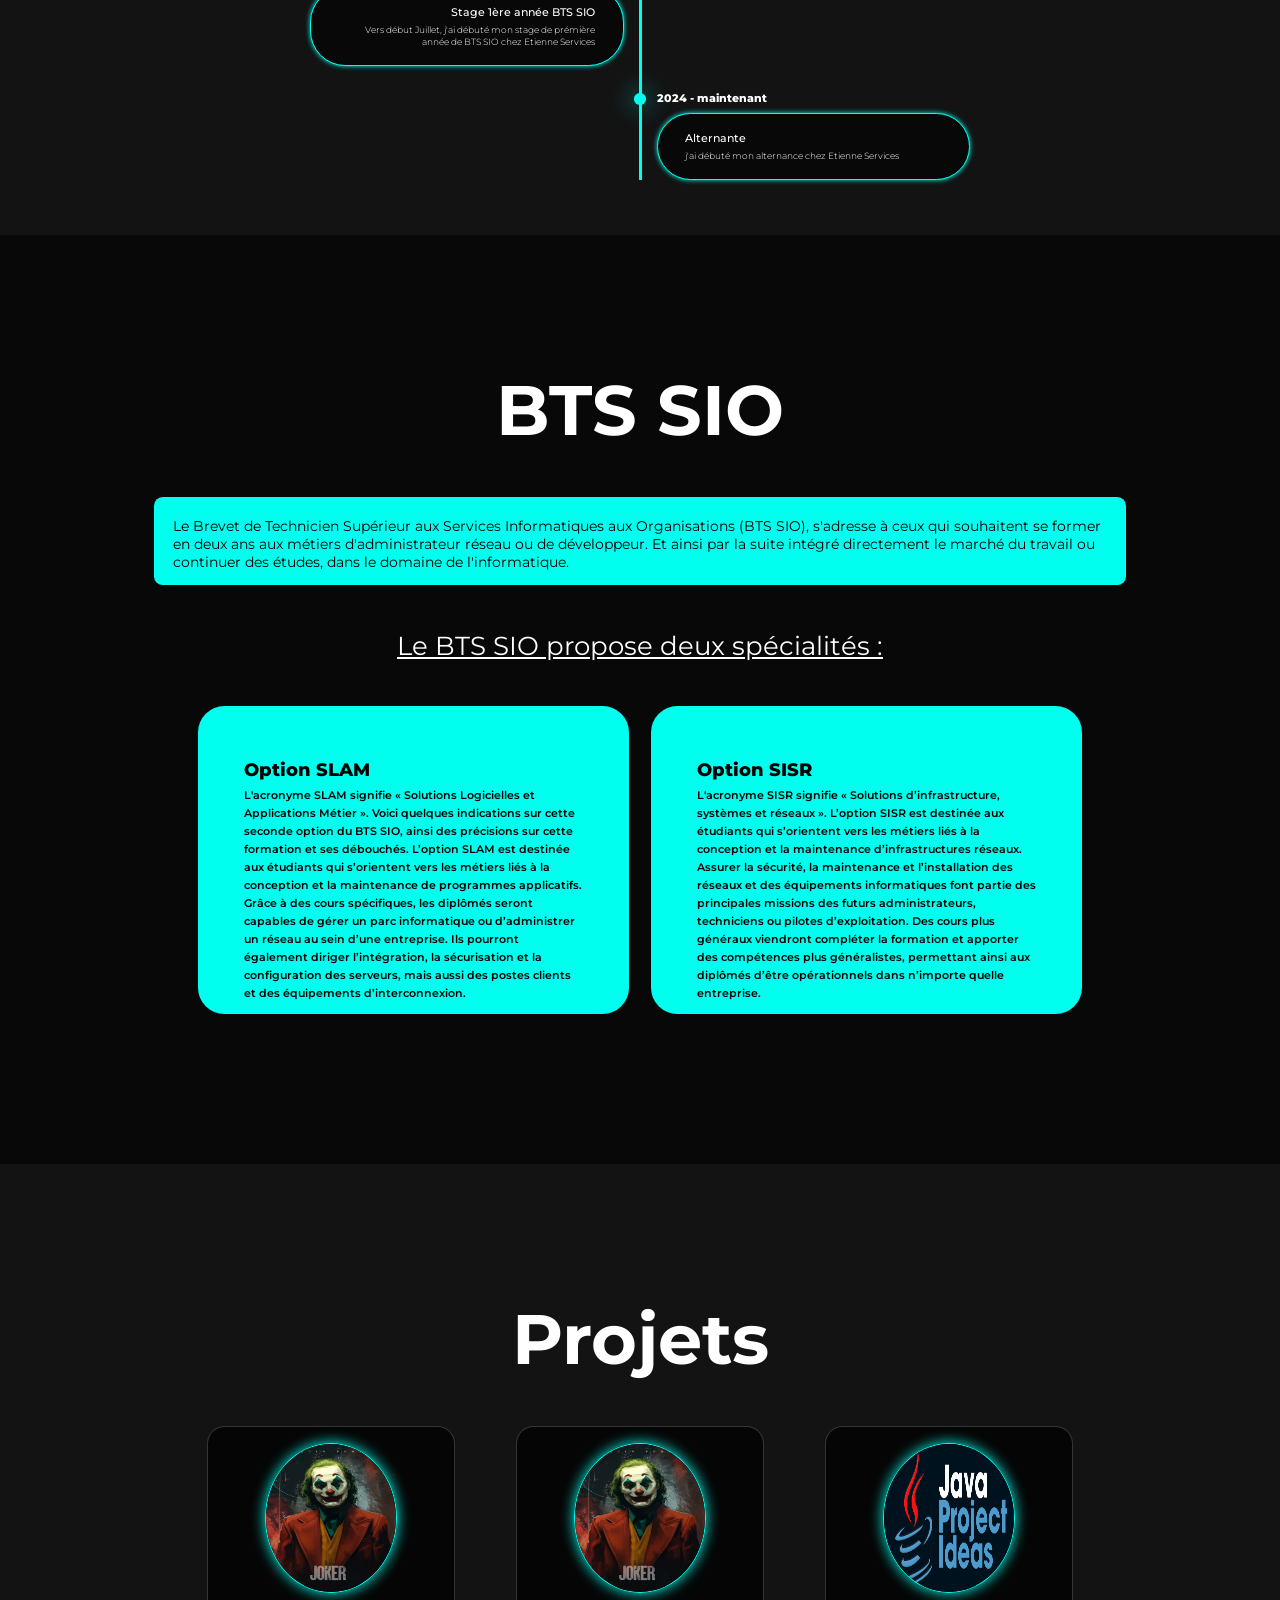
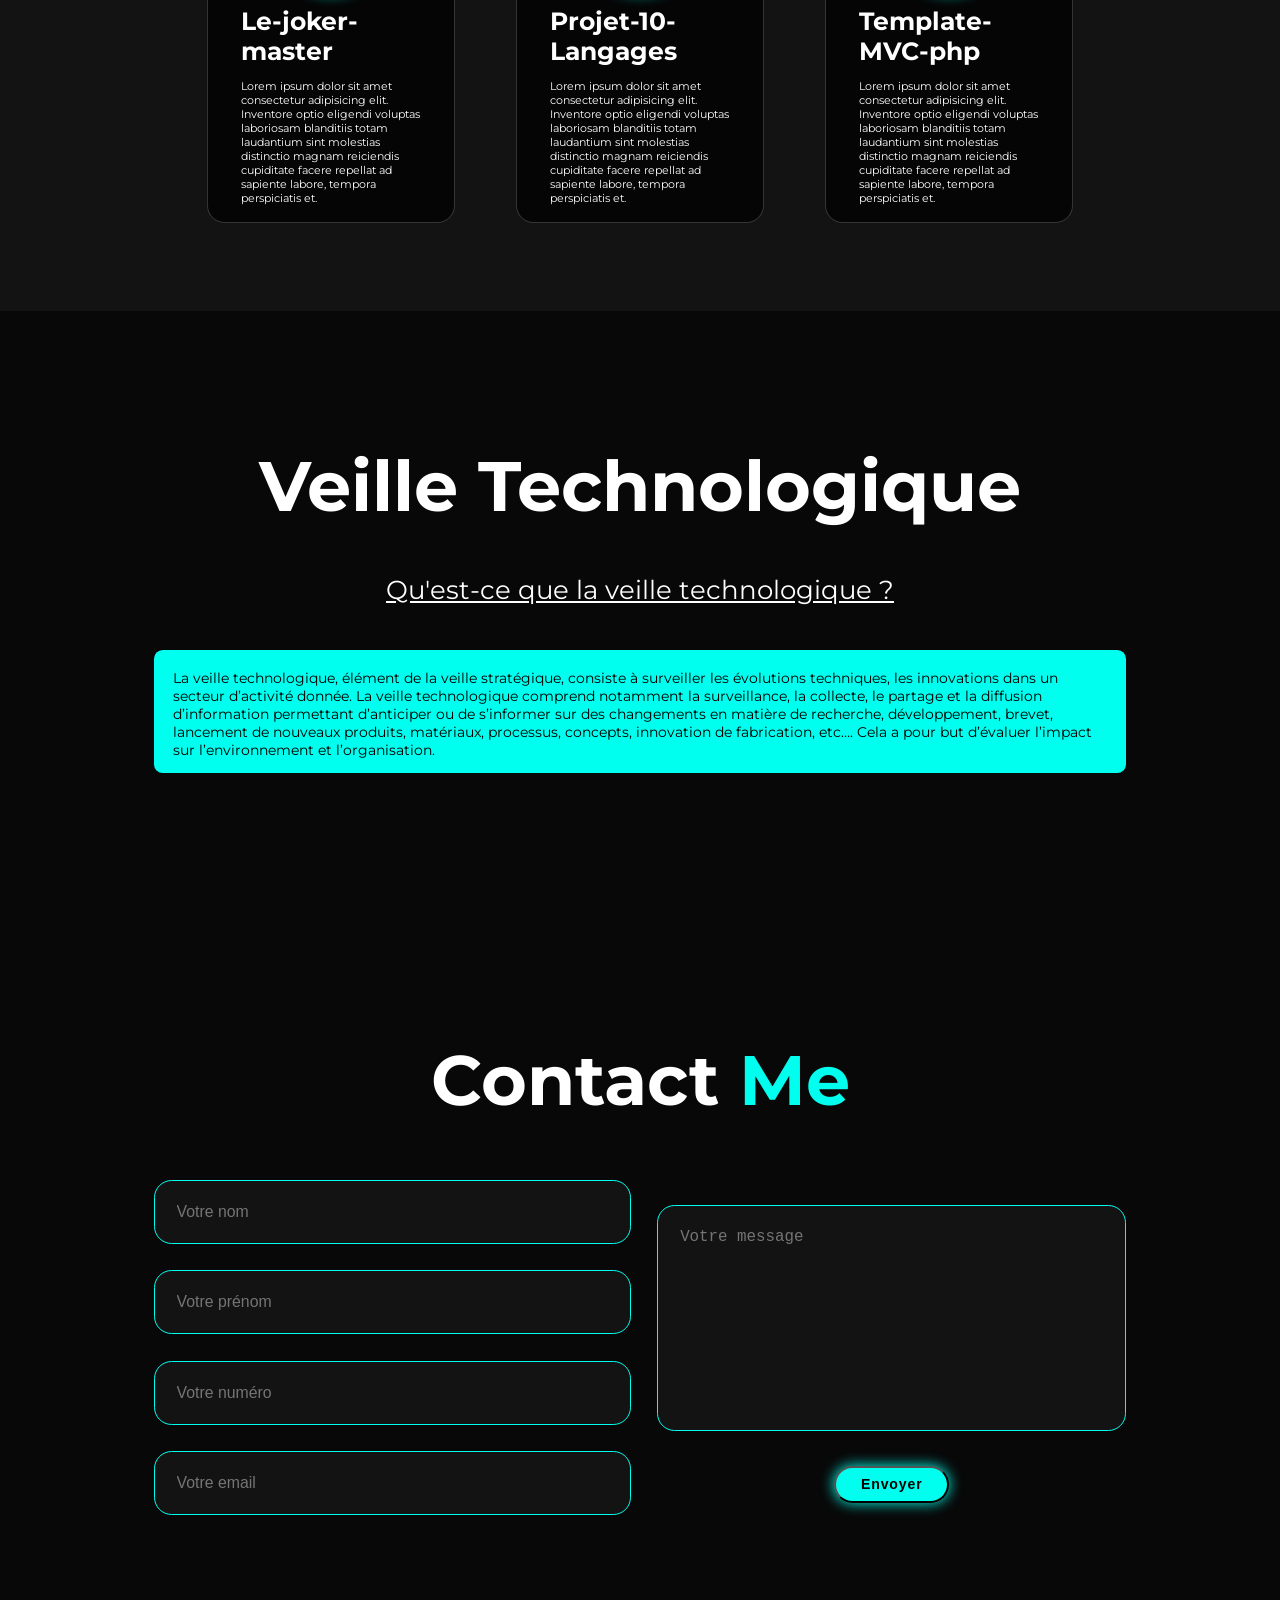
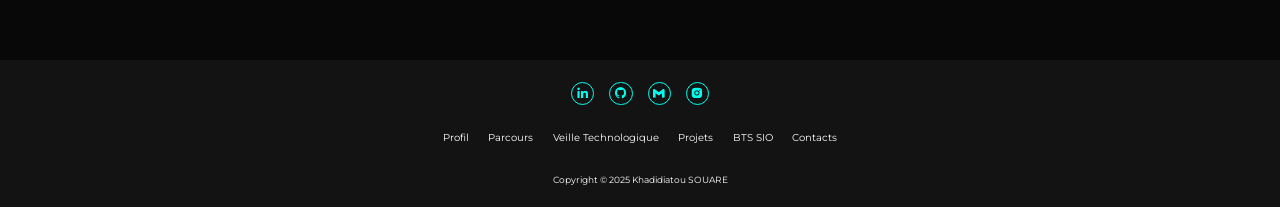
==== commit bb45a07c: "pro" ====
--- a/index.html
+++ b/index.html
@@ -64,7 +64,7 @@
                 <img src="public/moi.jpg" alt="">
             </div>
         </section>
-        <section class="profil" id="profil">
+        <!-- <section class="profil" id="profil">
             <h2 class="heading">Profil</h2>
 
             <div class="profil-content">
@@ -107,59 +107,8 @@
 
                 </div>
             </div>
-            <!-- <div class="container">
-            <div class="profil-content2 width50">
-                <h3 class="heading-2">Mes compétences</h3>
-                <div class="profil-box">
-                    <p>Toutes ces compétences ont été acquises au cours de mes études, 
-                        de mon alternance, ou grâce à mes propres investigations et
-                         à ma curiosité. Certaines ont été développées en suivant des 
-                         formations académiques, tandis que d'autres ont été renforcées par 
-                         des projets personnels où j'ai cherché à mettre en place des solutions
-                          concrètes, ce qui m'a permis d'approfondir mes recherches et d'aller
-                           encore plus loin dans l'acquisition de nouvelles connaissances</p>
-                   
-                </div>
-            </div>
-            <div class="profil-content">
-                <div class="competences">
-                    <h2>Systèmes d'exploitation :</h2>
-                    <div class="skill">
-                        <div class="skill-name">Linux (Debian, Ubuntu, CentOS) - 60%</div>
-                        <div class="progress-bar"><div class="progress" style="width: 60%;"></div></div>
-                    </div>
-                    <div class="skill">
-                        <div class="skill-name">Windows (Windows Serveur 2003 à 2016, Windows XP à Windows 10) - 90%</div>
-                        <div class="progress-bar"><div class="progress" style="width: 90%;"></div></div>
-                    </div>
-                    <div class="skill">
-                        <div class="skill-name">Mac OS X - 35%</div>
-                        <div class="progress-bar"><div class="progress" style="width: 35%;"></div></div>
-                    </div>
-                    
-                    <h2>Programmation :</h2>
-                    <div class="skill">
-                        <div class="skill-name">PHP / HTML / CSS / JS - 65%</div>
-                        <div class="progress-bar"><div class="progress" style="width: 65%;"></div></div>
-                    </div>
-                    <div class="skill">
-                        <div class="skill-name">C / Java - 65%</div>
-                        <div class="progress-bar"><div class="progress" style="width: 65%;"></div></div>
-                    </div>
-                    
-                    <h2>Base de données :</h2>
-                    <div class="skill">
-                        <div class="skill-name">MySQL, MariaDB - 60%</div>
-                        <div class="progress-bar"><div class="progress" style="width: 60%;"></div></div>
-                    </div>
-                    
-                    
-                
-                
-                </div> 
-            </div>
-           </div> -->
-        </section>
+          
+        </section> -->
         <section class="parcours" id="parcours">
             <h2 class="heading">Parcours</h2>
             <h3 class="heading-2">Mon Parcours Scolaire 🎓</h3>
@@ -527,4 +476,58 @@
     </div>
 
 
-</div> -->+</div> -->
+
+
+  <!-- <div class="container">
+            <div class="profil-content2 width50">
+                <h3 class="heading-2">Mes compétences</h3>
+                <div class="profil-box">
+                    <p>Toutes ces compétences ont été acquises au cours de mes études, 
+                        de mon alternance, ou grâce à mes propres investigations et
+                         à ma curiosité. Certaines ont été développées en suivant des 
+                         formations académiques, tandis que d'autres ont été renforcées par 
+                         des projets personnels où j'ai cherché à mettre en place des solutions
+                          concrètes, ce qui m'a permis d'approfondir mes recherches et d'aller
+                           encore plus loin dans l'acquisition de nouvelles connaissances</p>
+                   
+                </div>
+            </div>
+            <div class="profil-content">
+                <div class="competences">
+                    <h2>Systèmes d'exploitation :</h2>
+                    <div class="skill">
+                        <div class="skill-name">Linux (Debian, Ubuntu, CentOS) - 60%</div>
+                        <div class="progress-bar"><div class="progress" style="width: 60%;"></div></div>
+                    </div>
+                    <div class="skill">
+                        <div class="skill-name">Windows (Windows Serveur 2003 à 2016, Windows XP à Windows 10) - 90%</div>
+                        <div class="progress-bar"><div class="progress" style="width: 90%;"></div></div>
+                    </div>
+                    <div class="skill">
+                        <div class="skill-name">Mac OS X - 35%</div>
+                        <div class="progress-bar"><div class="progress" style="width: 35%;"></div></div>
+                    </div>
+                    
+                    <h2>Programmation :</h2>
+                    <div class="skill">
+                        <div class="skill-name">PHP / HTML / CSS / JS - 65%</div>
+                        <div class="progress-bar"><div class="progress" style="width: 65%;"></div></div>
+                    </div>
+                    <div class="skill">
+                        <div class="skill-name">C / Java - 65%</div>
+                        <div class="progress-bar"><div class="progress" style="width: 65%;"></div></div>
+                    </div>
+                    
+                    <h2>Base de données :</h2>
+                    <div class="skill">
+                        <div class="skill-name">MySQL, MariaDB - 60%</div>
+                        <div class="progress-bar"><div class="progress" style="width: 60%;"></div></div>
+                    </div>
+                    
+                    
+                
+                
+                </div> 
+            </div>
+           </div> -->
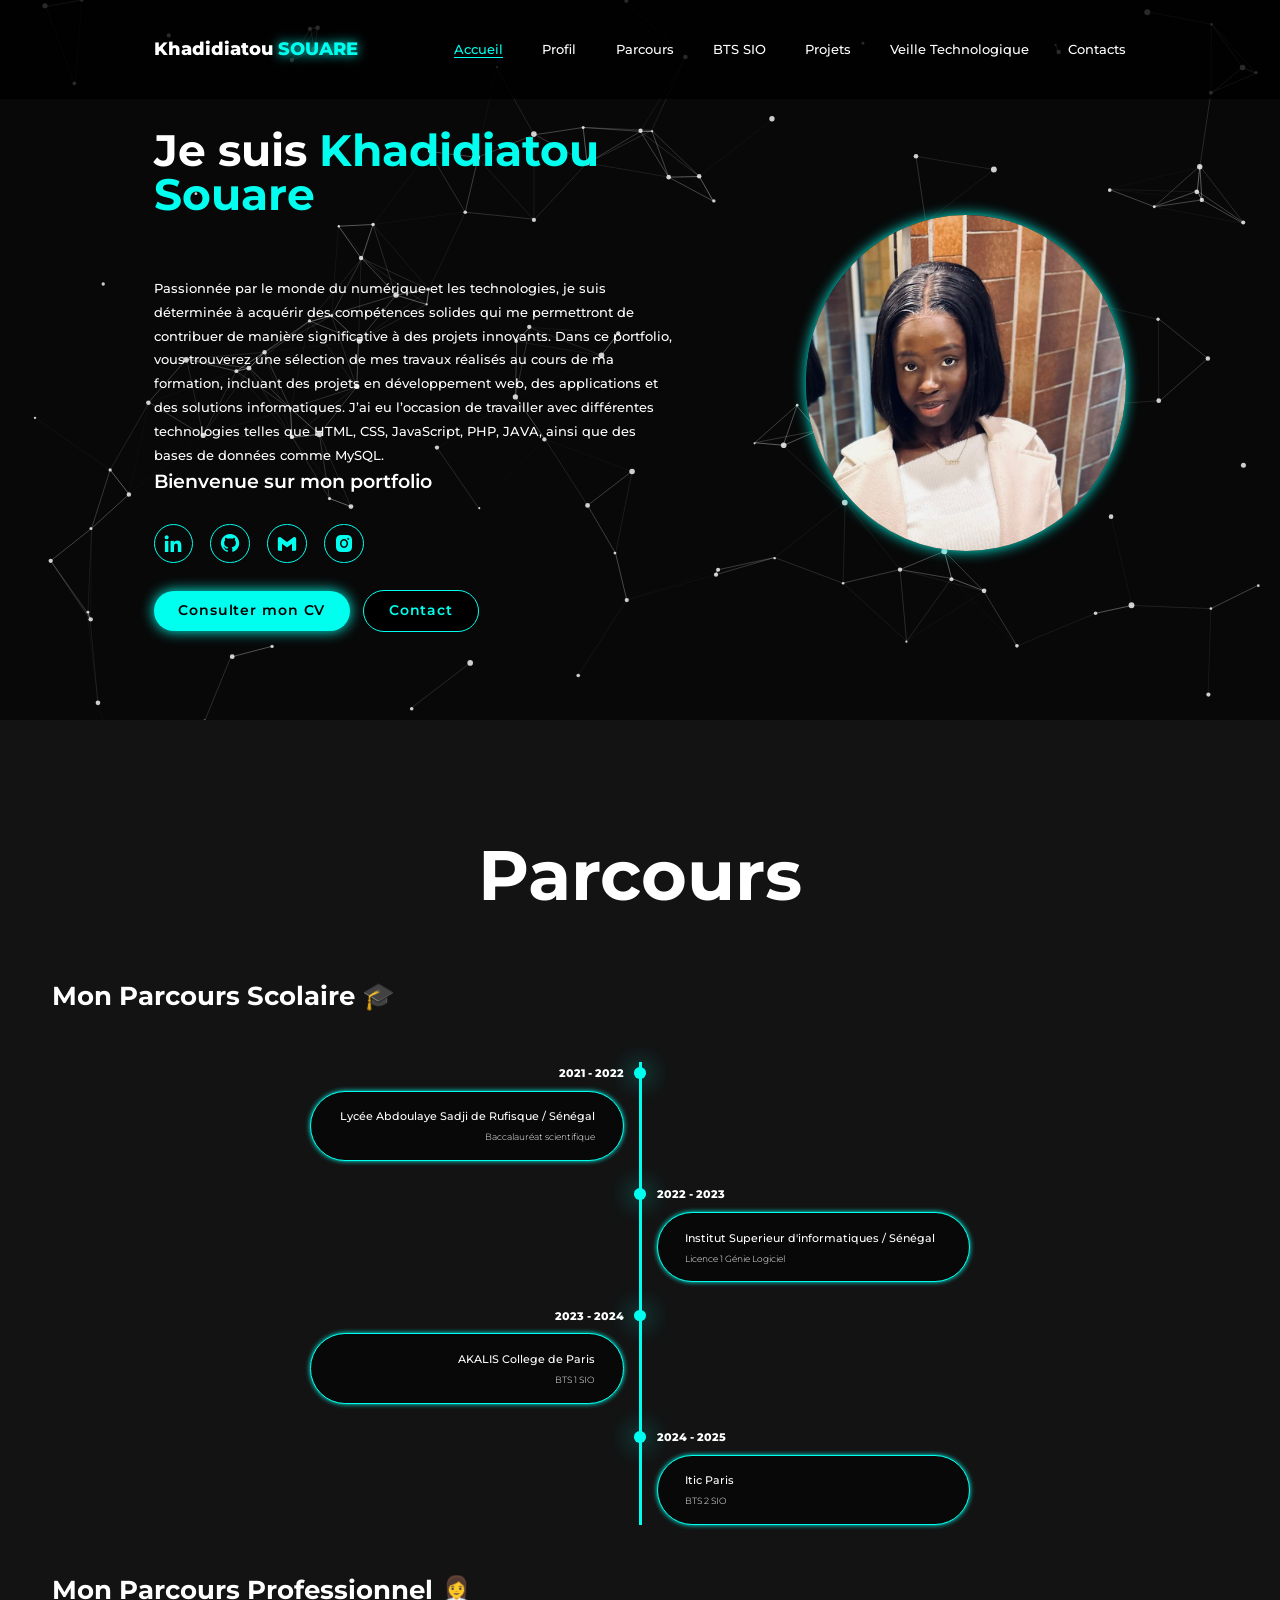
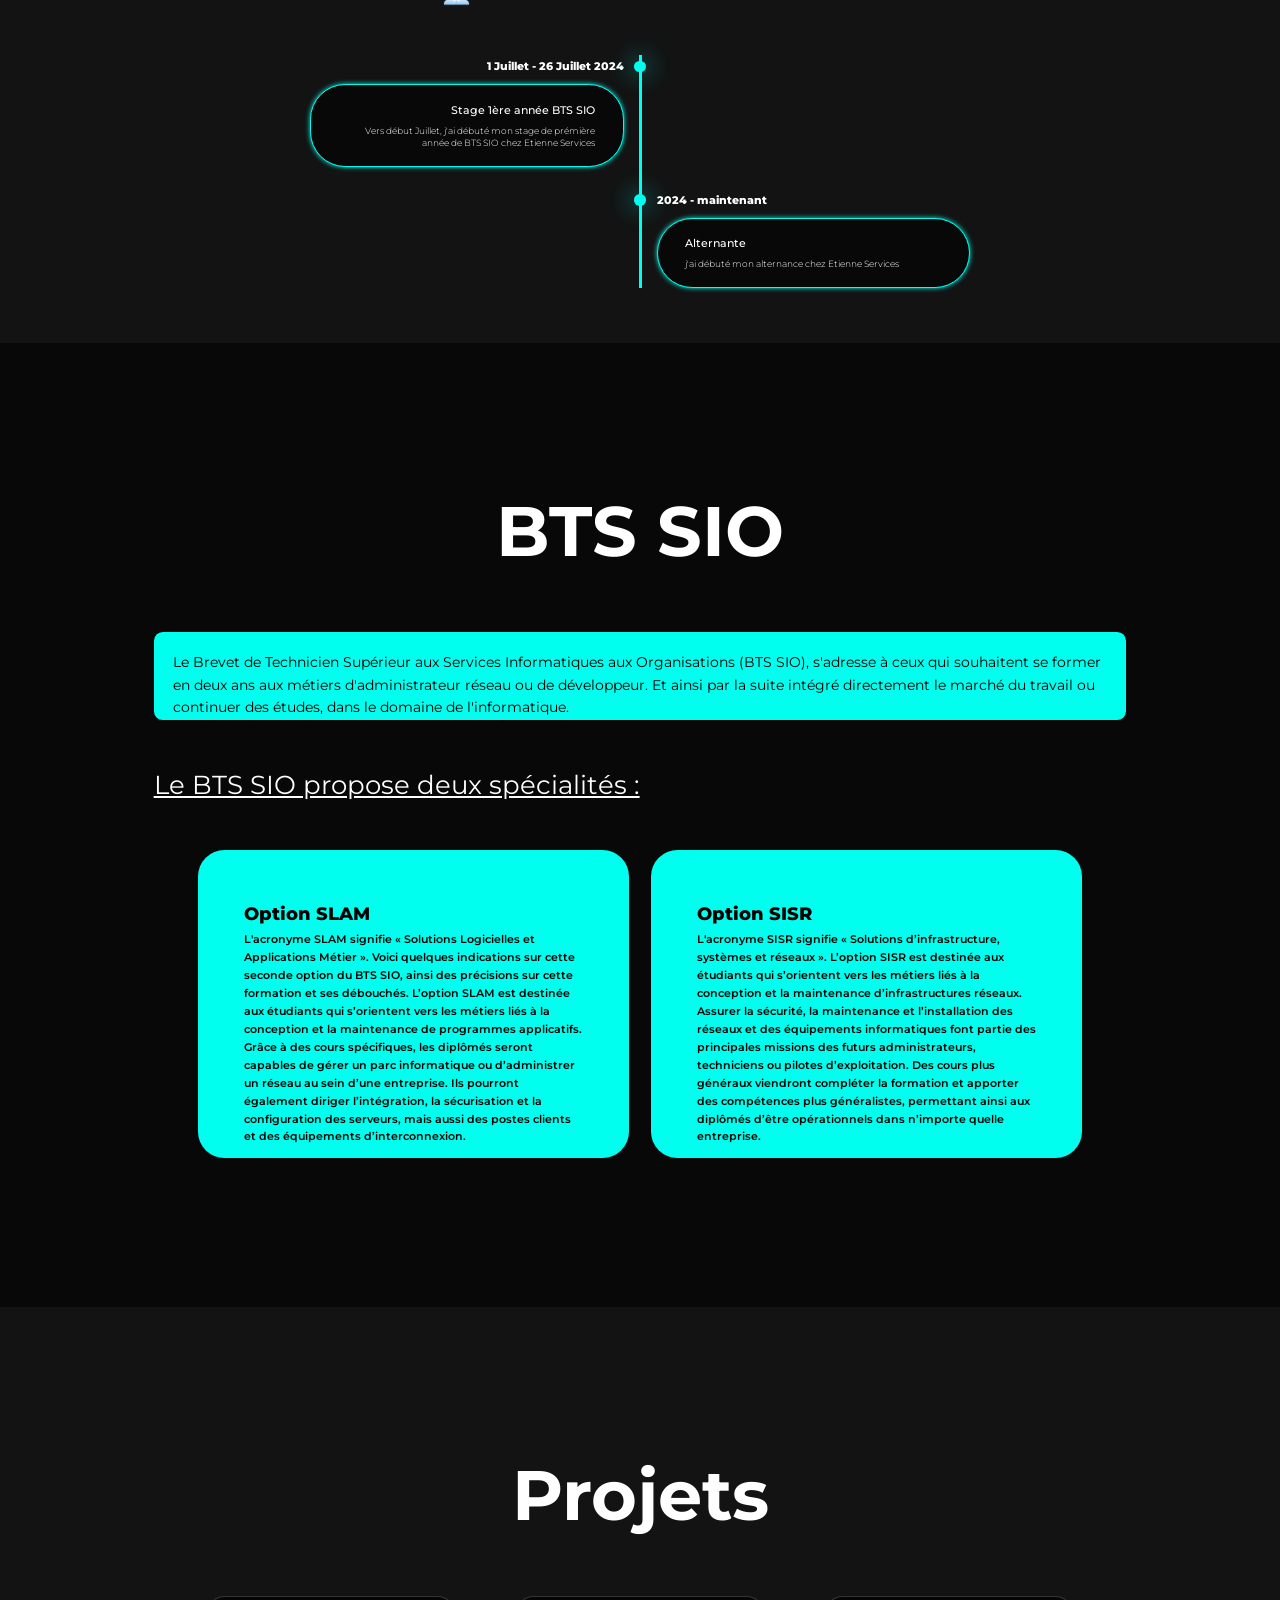
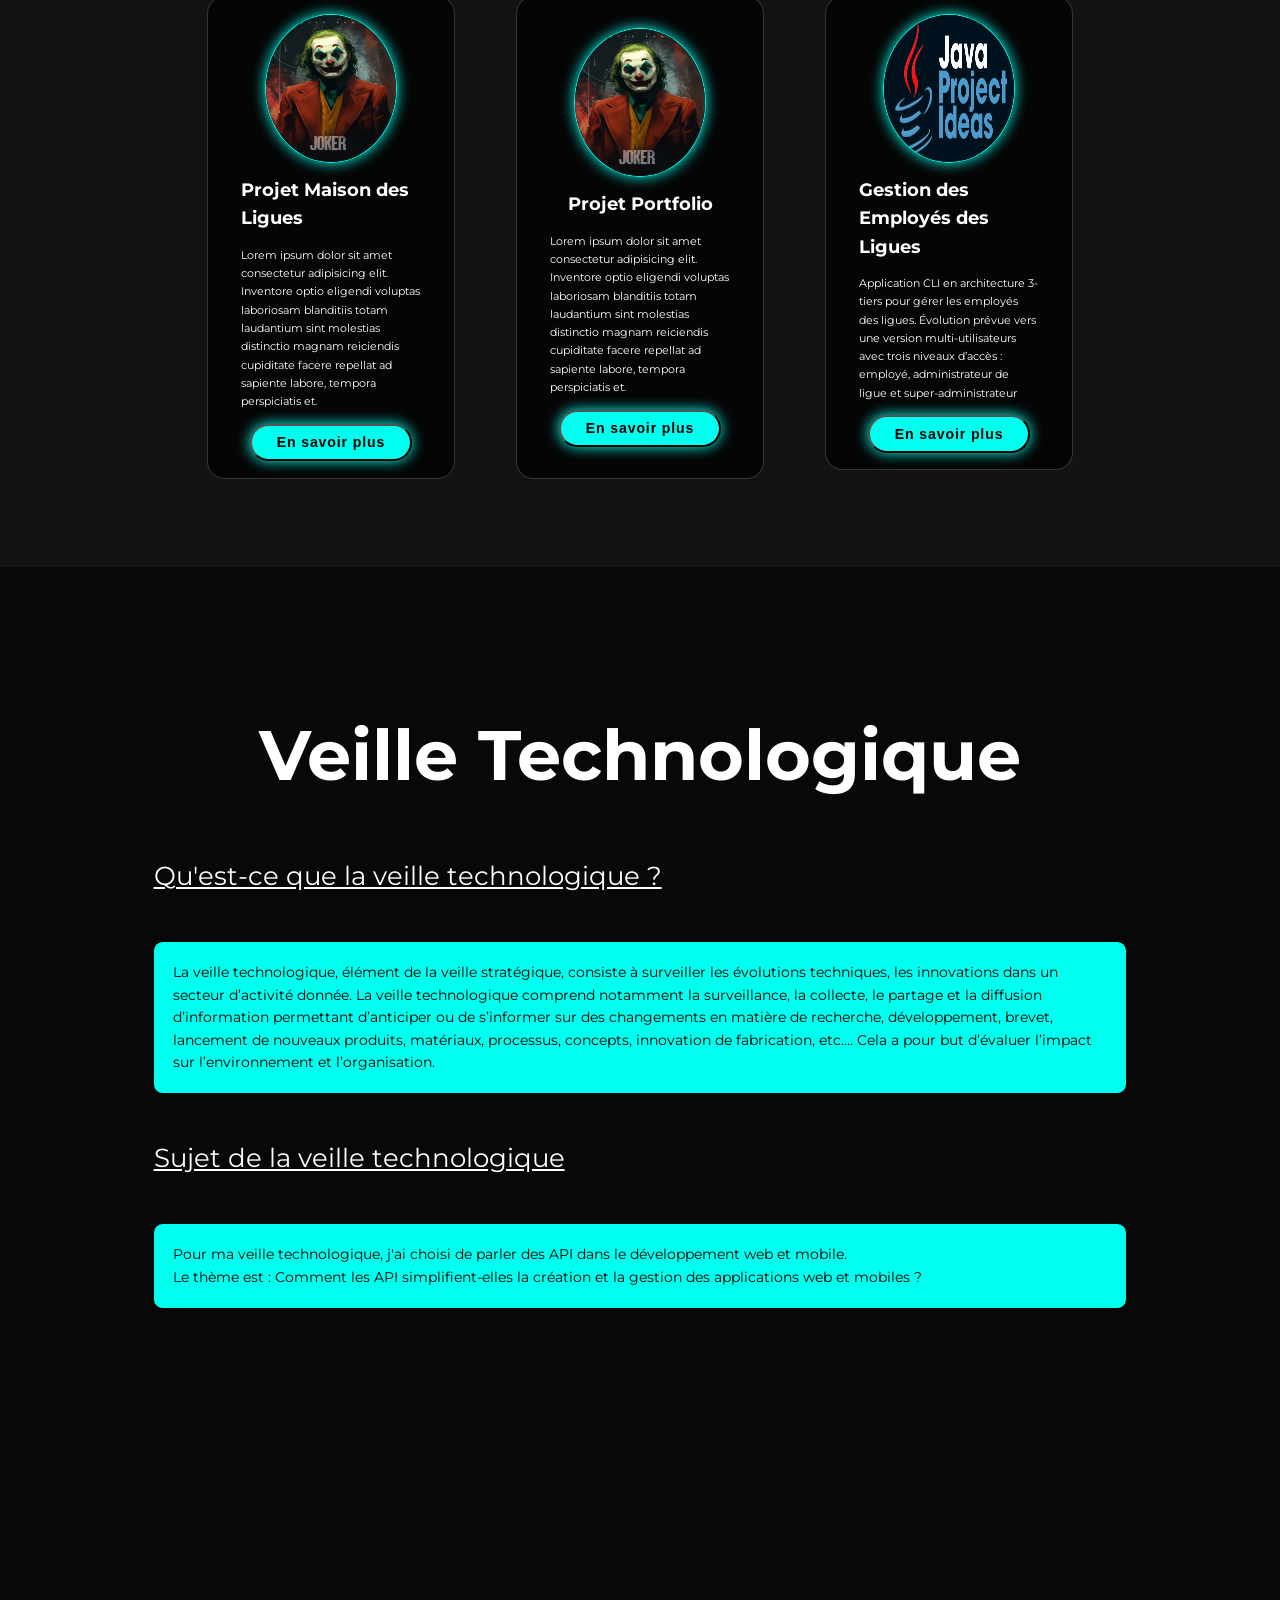
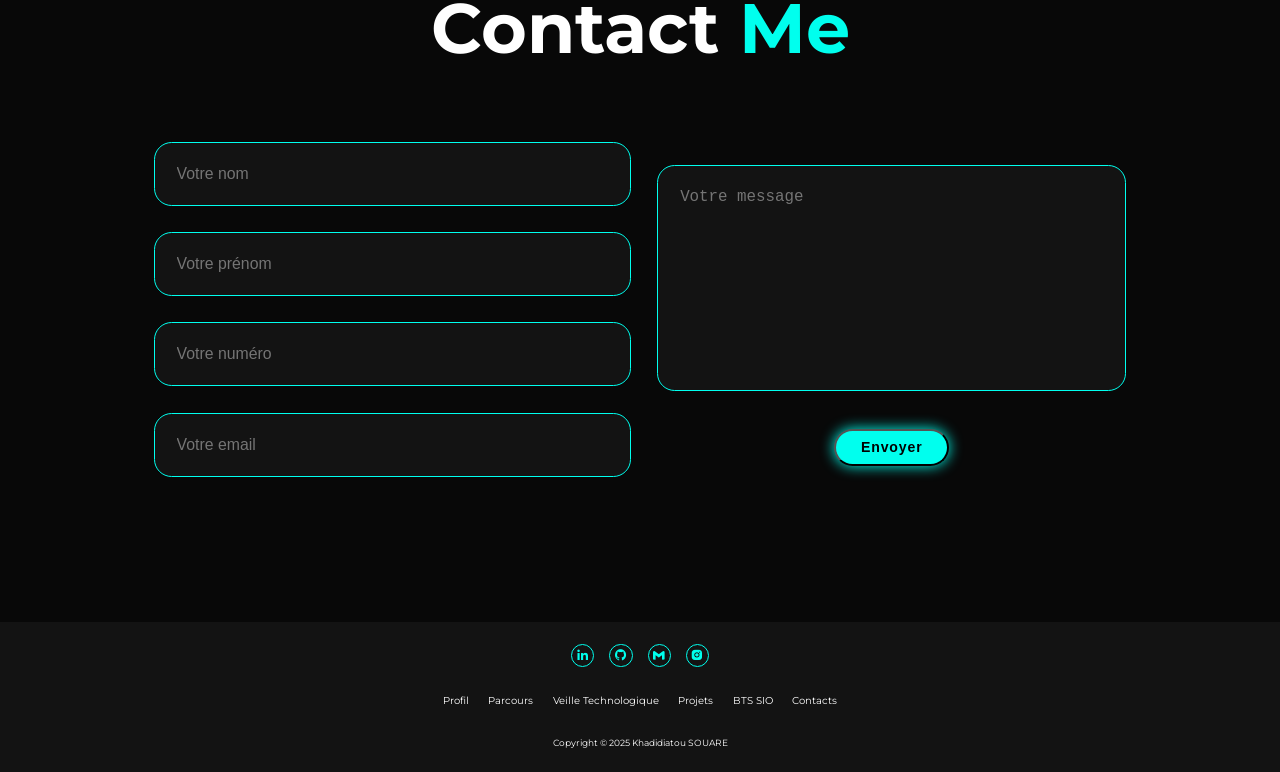
==== commit 1c645081: "contact" ====
--- a/index.html
+++ b/index.html
@@ -225,32 +225,33 @@
                 <div class="wrapper">
                     <div class="testimonial-item">
                         <img src="img/Le joker.webp" alt="">
-                        <h2>Le-joker-master</h2>
-                        <div class="rating">
-                            <p>Lorem ipsum dolor sit amet consectetur adipisicing elit. Inventore optio eligendi
-                                voluptas laboriosam blanditiis totam laudantium sint molestias distinctio magnam
-                                reiciendis cupiditate facere repellat ad sapiente labore, tempora perspiciatis et.</p>
-
-                        </div>
-                    </div>
-                    <div class="testimonial-item">
-                        <img src="img/Le joker.webp" alt="">
-                        <h2>Projet-10-Langages</h2>
+                        <h2>Projet Maison des Ligues</h2>
                         <p>Lorem ipsum dolor sit amet consectetur adipisicing elit. Inventore optio eligendi voluptas
                             laboriosam blanditiis totam laudantium sint molestias distinctio magnam reiciendis
                             cupiditate facere repellat ad sapiente labore, tempora perspiciatis et.</p>
-
-                    </div>
-                   <a href="projet-personnel-java.html">
+                        <button class="btn">En savoir plus</button>
+
+                    </div>
                     <div class="testimonial-item">
-                        <img src="img/perso.png" alt="">
-                        <h2>Template-MVC-php</h2>
+                        <img src="img/Le joker.webp" alt="">
+                        <h2>Projet Portfolio</h2>
                         <p>Lorem ipsum dolor sit amet consectetur adipisicing elit. Inventore optio eligendi voluptas
                             laboriosam blanditiis totam laudantium sint molestias distinctio magnam reiciendis
                             cupiditate facere repellat ad sapiente labore, tempora perspiciatis et.</p>
-
-                    </div>
-                   </a>
+                        <button class="btn">En savoir plus</button>
+
+                    </div>
+                    <a href="projet-personnel-java.html">
+                        <div class="testimonial-item">
+                            <img src="img/perso.png" alt="">
+                            <h2> Gestion des Employés des Ligues</h2>
+                            <p>Application CLI en architecture 3-tiers pour gérer les employés des ligues. Évolution
+                                prévue vers une version multi-utilisateurs avec trois niveaux d’accès : employé,
+                                administrateur de ligue et super-administrateur</p>
+                            <button class="btn">En savoir plus</button>
+
+                        </div>
+                    </a>
 
                 </div>
             </div>
@@ -267,6 +268,14 @@
                     d’anticiper ou de s’informer sur des changements en matière de recherche, développement, brevet,
                     lancement de nouveaux produits, matériaux, processus, concepts, innovation de fabrication, etc….
                     Cela a pour but d’évaluer l’impact sur l’environnement et l’organisation.</p>
+            </div>
+            <div class="pres2">
+                <p>Sujet de la veille technologique</p>
+            </div>
+            <div class="pres-v">
+                <p>Pour ma veille technologique, j'ai choisi de parler des API dans le développement web et mobile.</p>
+                <p>Le thème est :
+                    Comment les API simplifient-elles la création et la gestion des applications web et mobiles ?</p>
             </div>
             <!-- <div class="services-container">
             <div class="services-box">
@@ -294,7 +303,7 @@
                         <input type="text" name="" id="" placeholder="Votre prénom">
                     </div>
                     <div class="input-box">
-                        <input type="number" name="" id="" placeholder="Votre numéro">
+                        <input type="text" name="" id="" placeholder="Votre numéro">
                         <input type="email" name="" id="" placeholder="Votre email">
                     </div>
                 </div>
@@ -311,7 +320,7 @@
         <a id="portfolio-link" href="#">lien vers mon portfolio
             <i class="bx bxl-github"></i>
         </a>
-    </section> -->
+        </section> -->
     </main>
     <footer class="footer">
         <div class="social">
@@ -479,7 +488,7 @@
 </div> -->
 
 
-  <!-- <div class="container">
+<!-- <div class="container">
             <div class="profil-content2 width50">
                 <h3 class="heading-2">Mes compétences</h3>
                 <div class="profil-box">
--- a/css/style.css
+++ b/css/style.css
@@ -501,7 +501,7 @@
 }
 
 .testimonial-item h2 {
-    font-size: 2.8rem;
+    font-size: 2rem;
 }
 
 .testimonial-item p {
@@ -535,7 +535,6 @@
 .services .pres-v {
     background-color: var(--main-color);
     border-radius: 1rem;
-    height: 14rem;
     border: 0.313rem solid transparent;
     cursor: pointer;
     transition: 0.4s ease-in-out;
@@ -554,7 +553,7 @@
 .services .pres2 {
     color: white;
     font-size: 3rem;
-    text-align: center;
+    text-align: left;
     margin-bottom: 5rem;
     text-decoration: underline;
 }
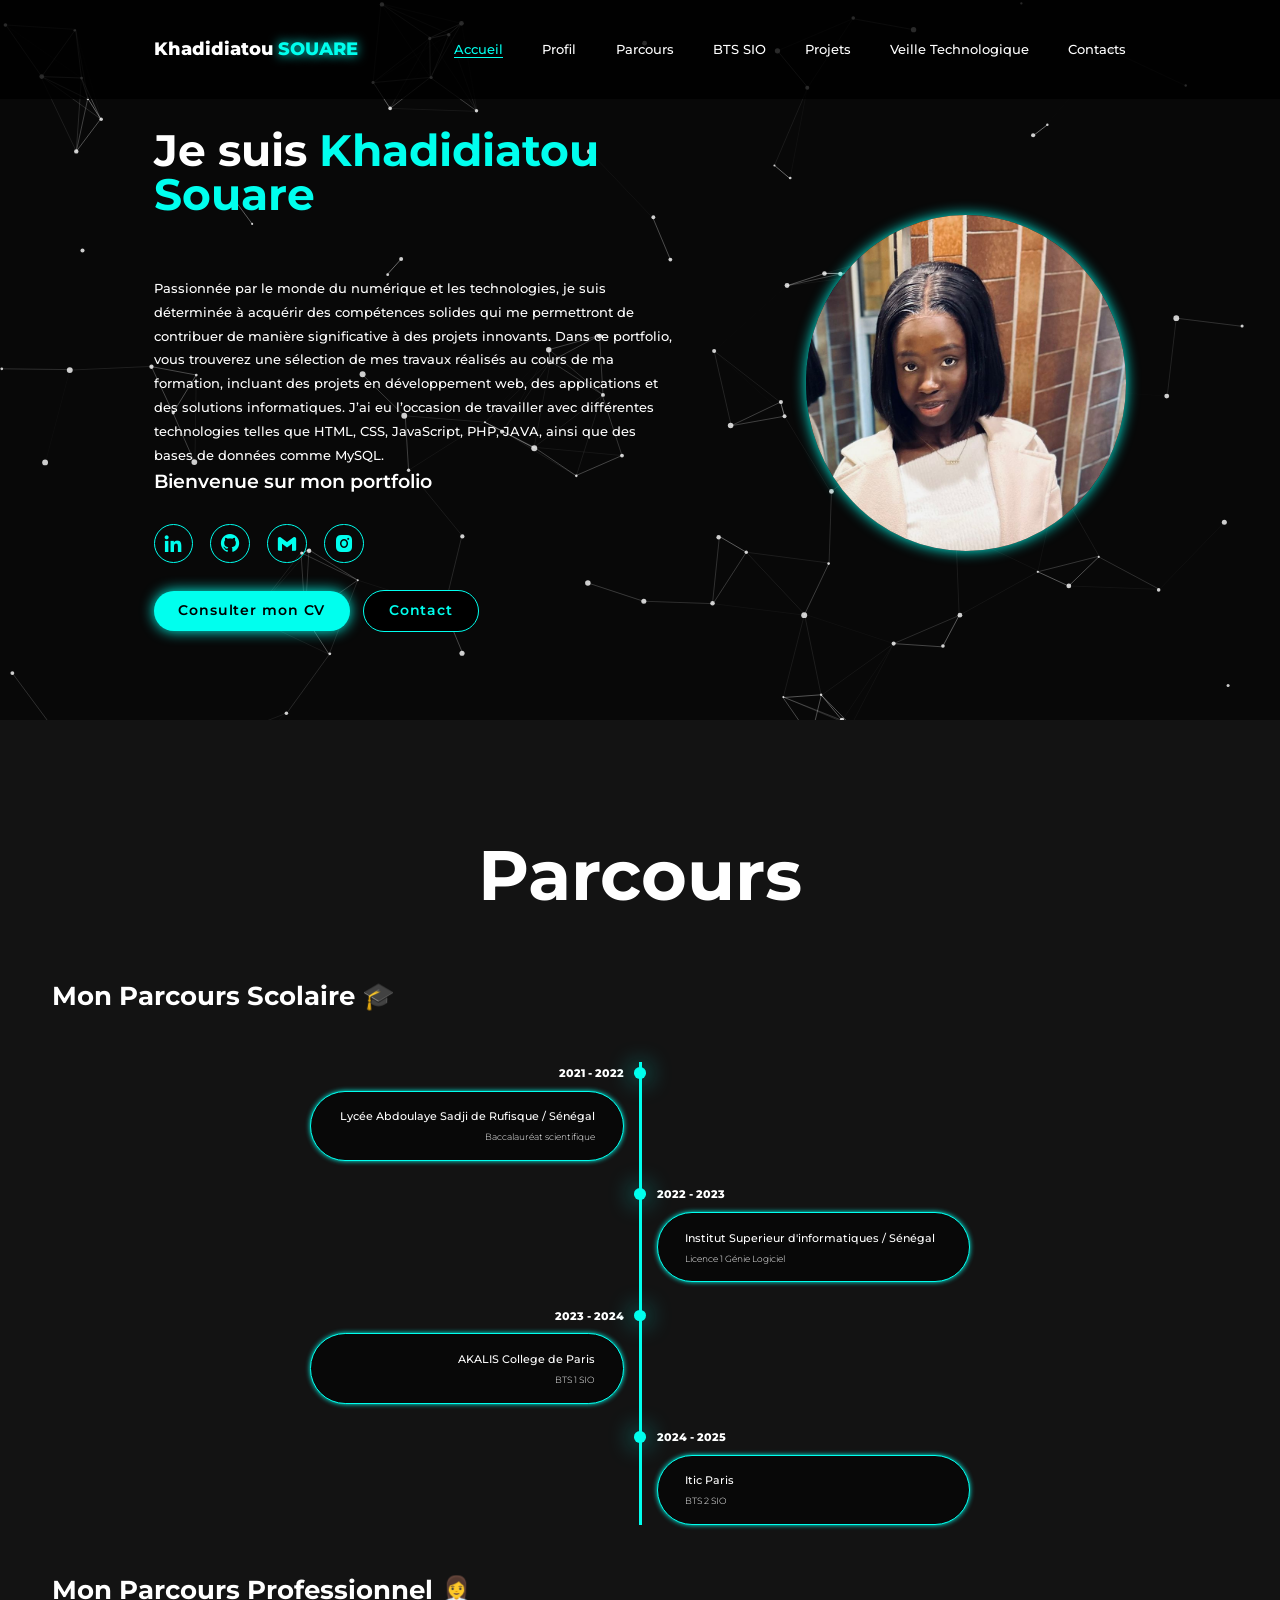
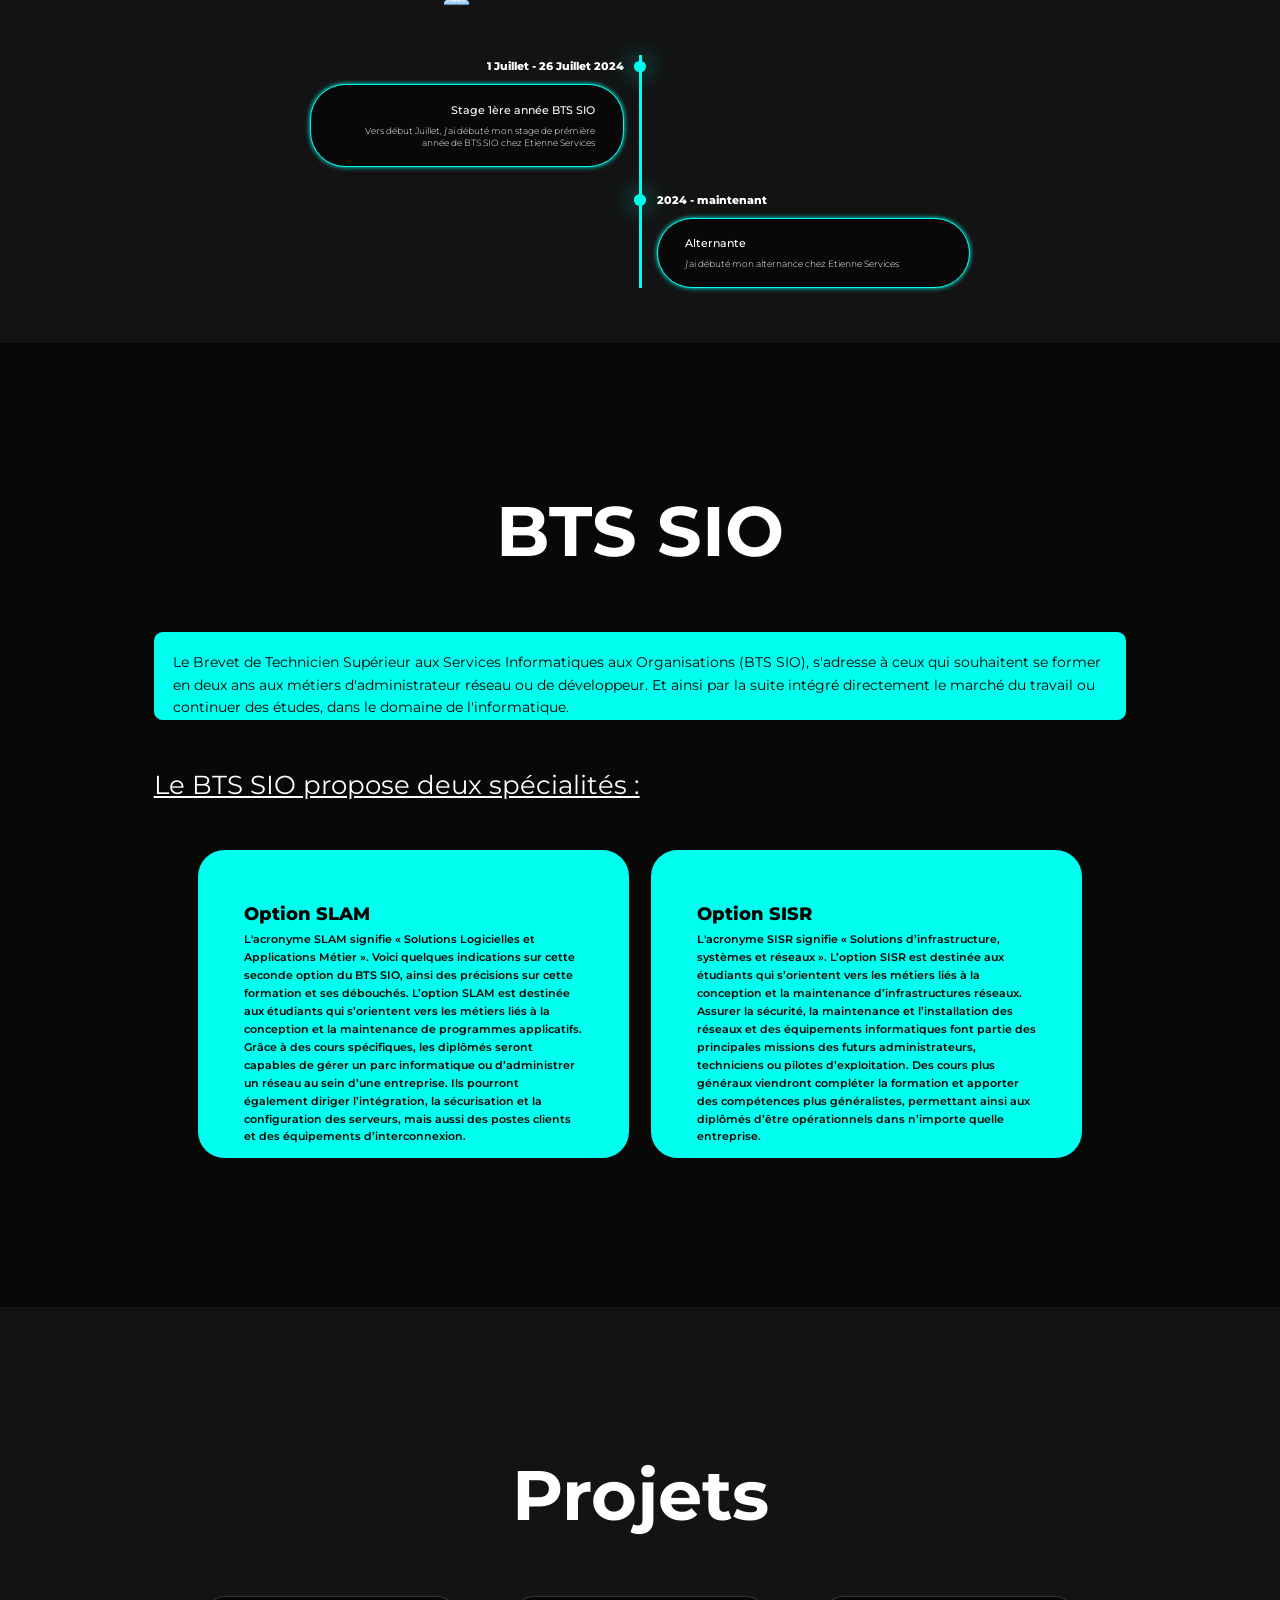
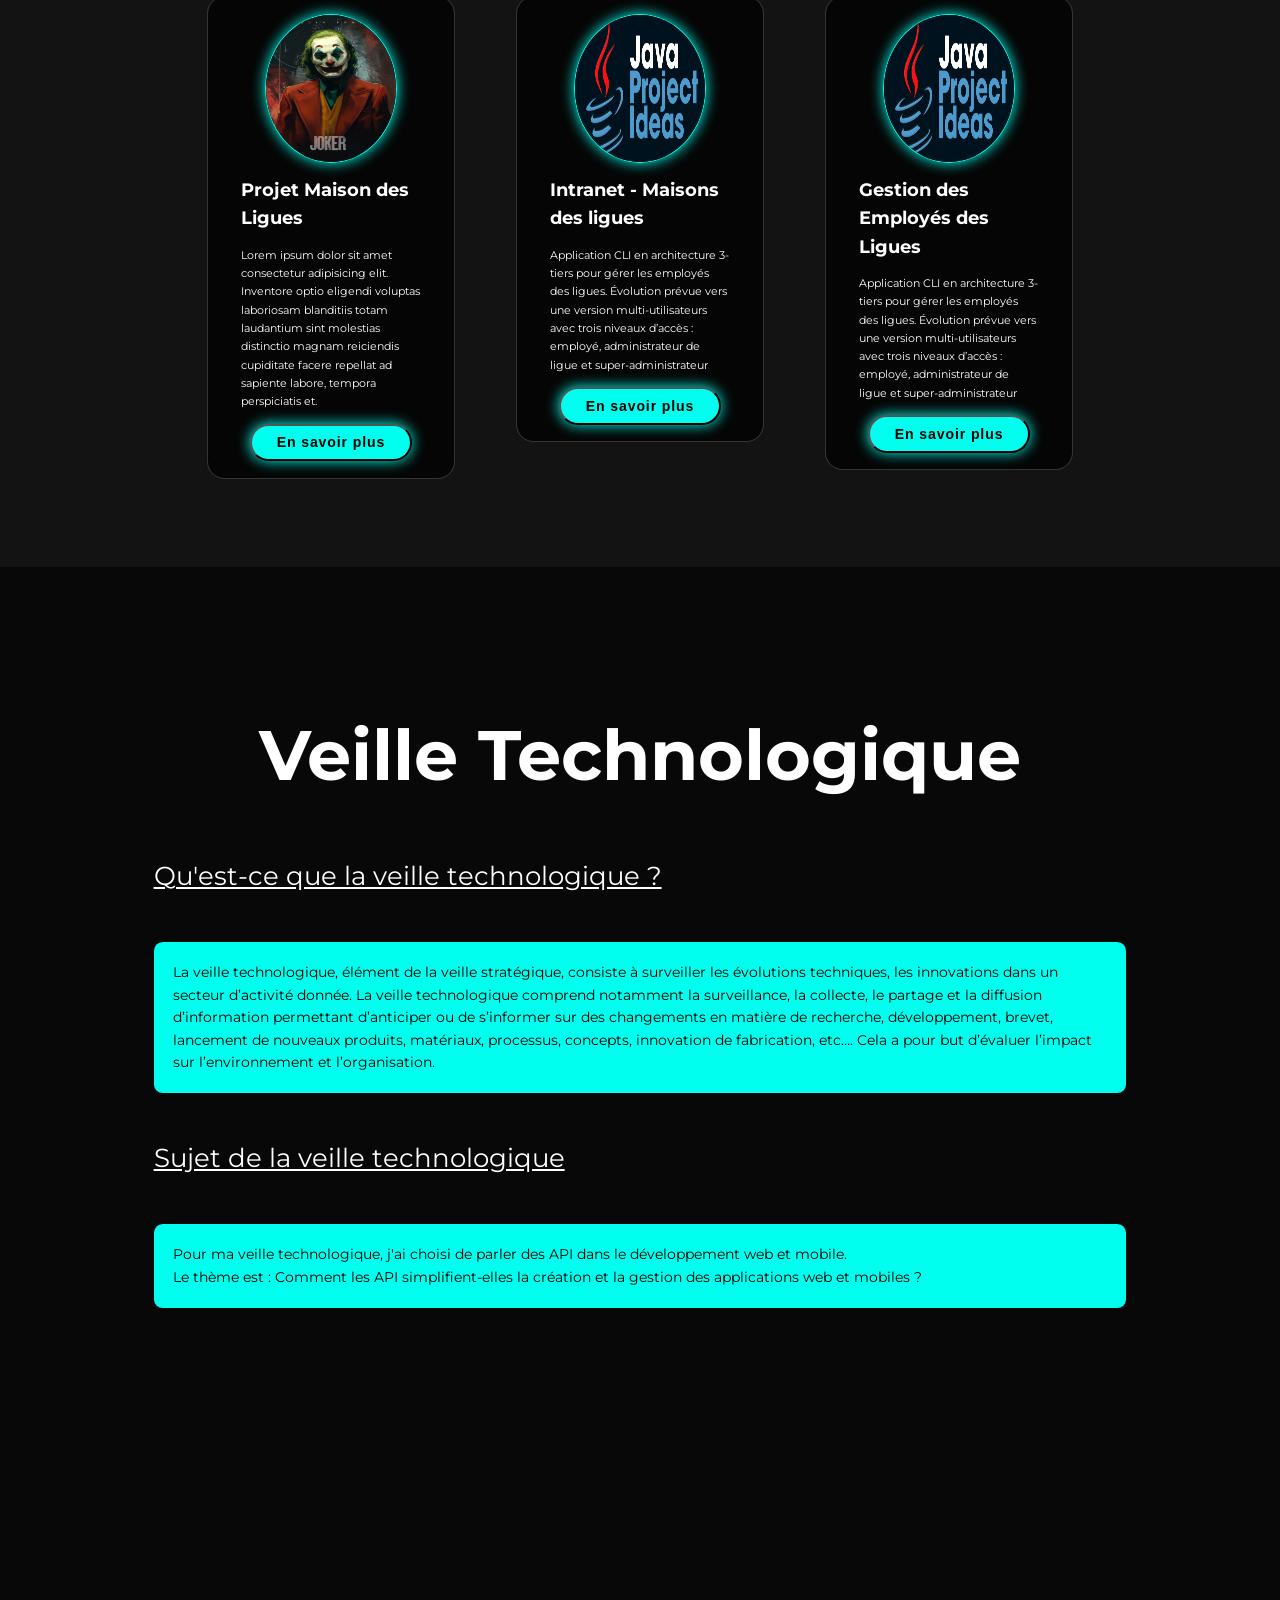
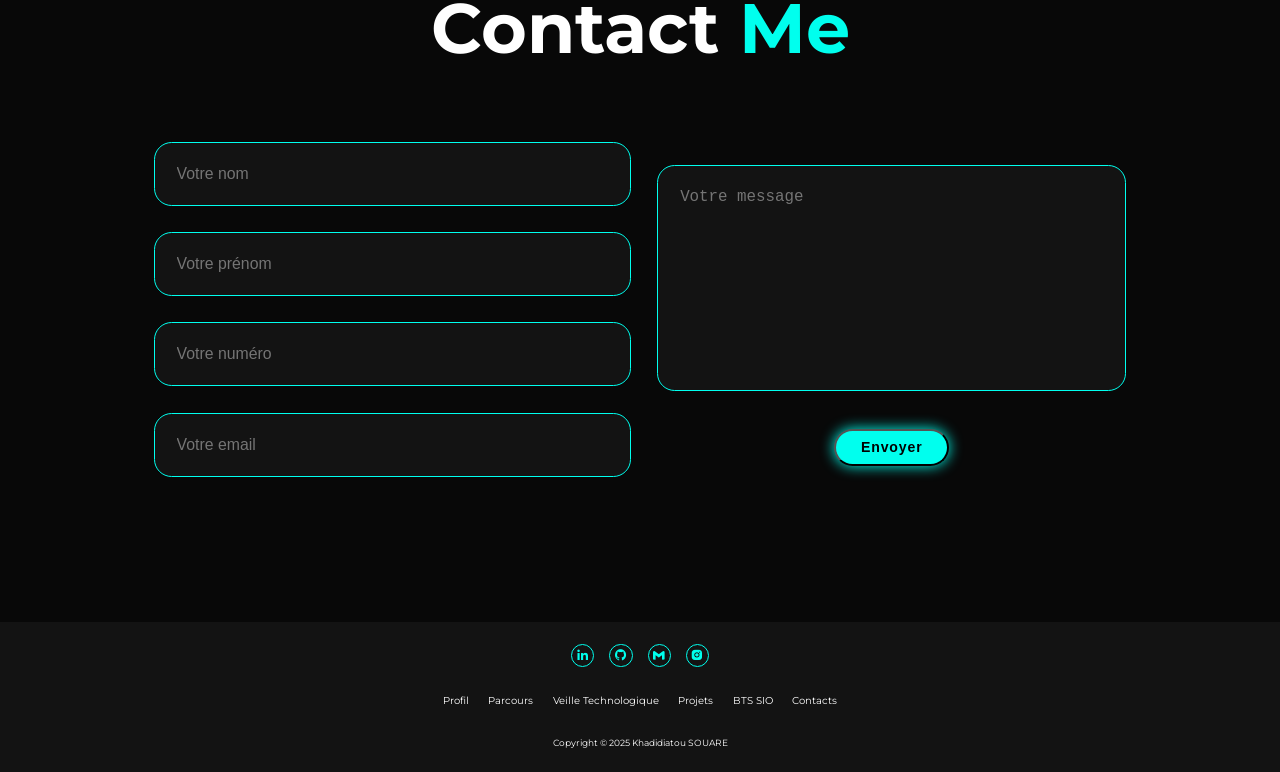
==== commit 30d4681d: "intranet" ====
--- a/index.html
+++ b/index.html
@@ -232,15 +232,17 @@
                         <button class="btn">En savoir plus</button>
 
                     </div>
-                    <div class="testimonial-item">
-                        <img src="img/Le joker.webp" alt="">
-                        <h2>Projet Portfolio</h2>
-                        <p>Lorem ipsum dolor sit amet consectetur adipisicing elit. Inventore optio eligendi voluptas
-                            laboriosam blanditiis totam laudantium sint molestias distinctio magnam reiciendis
-                            cupiditate facere repellat ad sapiente labore, tempora perspiciatis et.</p>
-                        <button class="btn">En savoir plus</button>
-
-                    </div>
+                    <a href="projet-personnel-java.html">
+                        <div class="testimonial-item">
+                            <img src="img/perso.png" alt="">
+                            <h2>Intranet - Maisons des ligues</h2>
+                            <p>Application CLI en architecture 3-tiers pour gérer les employés des ligues. Évolution
+                                prévue vers une version multi-utilisateurs avec trois niveaux d’accès : employé,
+                                administrateur de ligue et super-administrateur</p>
+                            <button class="btn">En savoir plus</button>
+
+                        </div>
+                    </a>
                     <a href="projet-personnel-java.html">
                         <div class="testimonial-item">
                             <img src="img/perso.png" alt="">
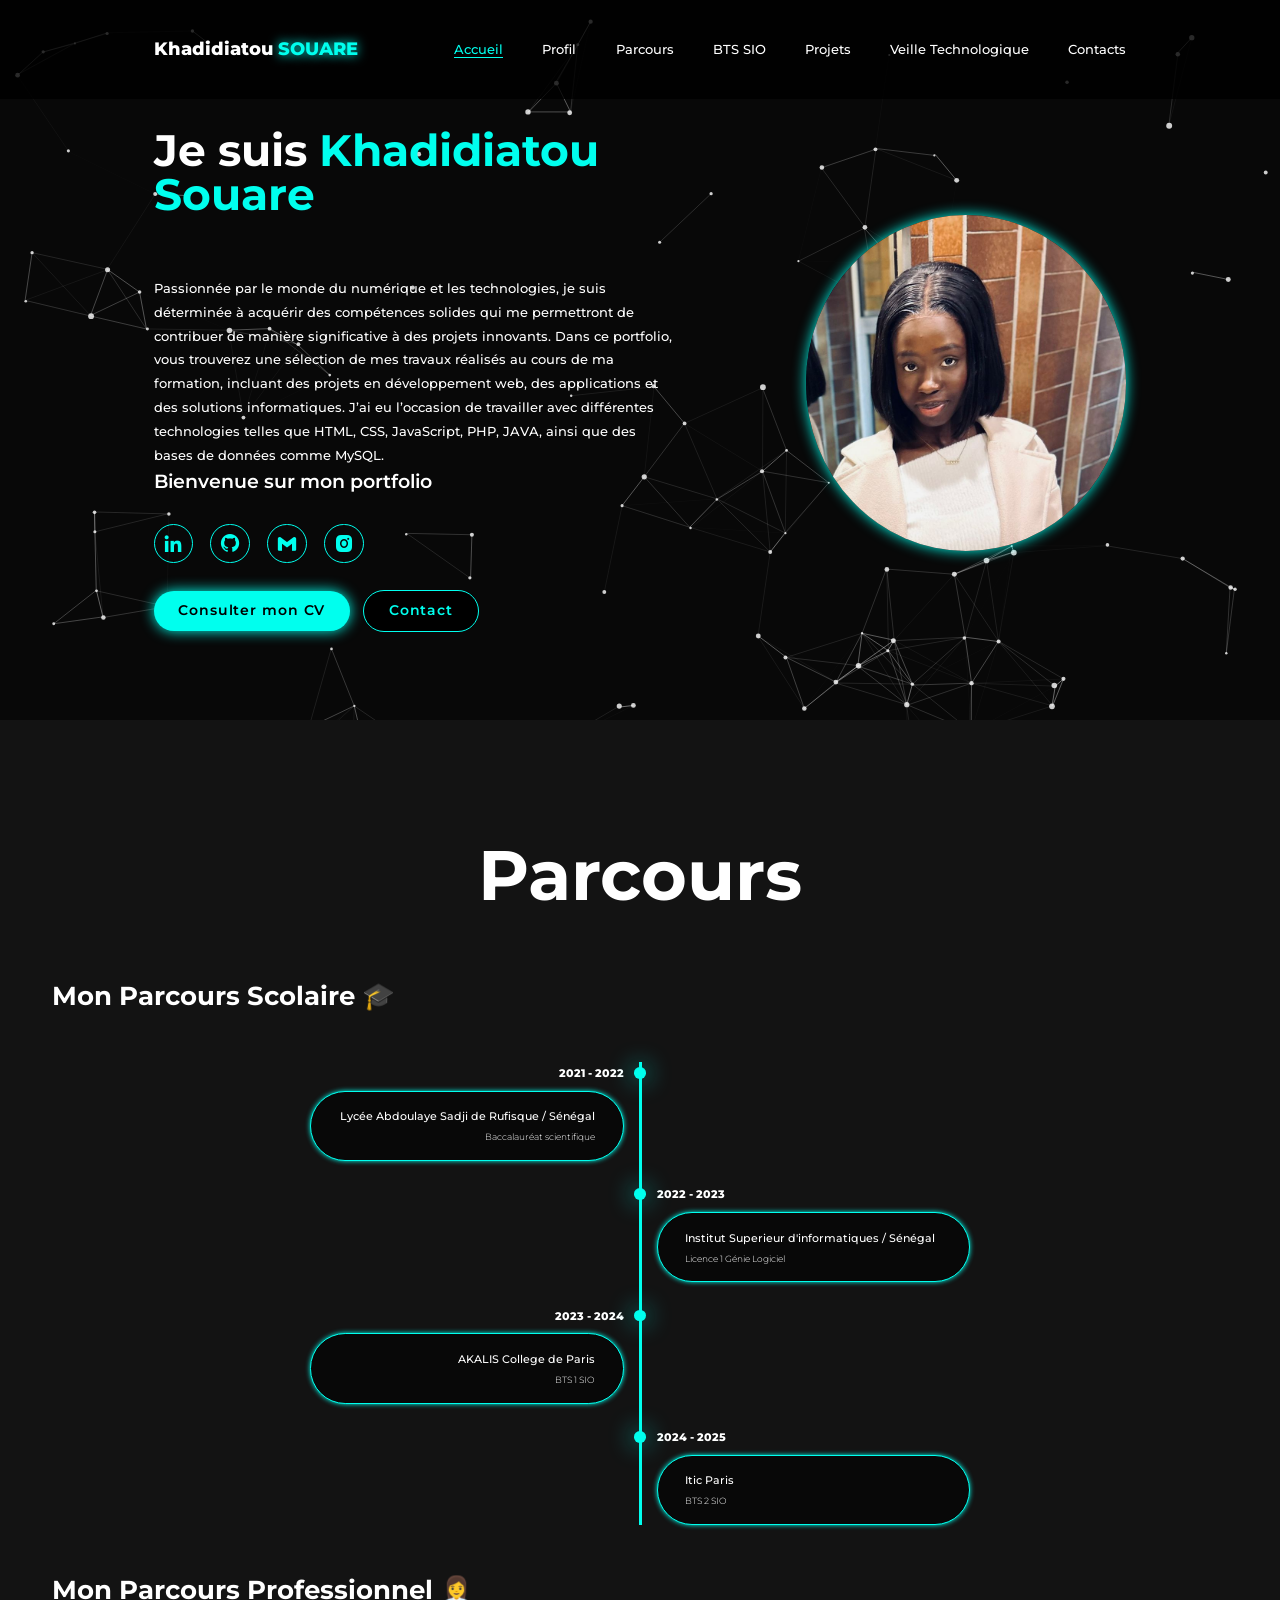
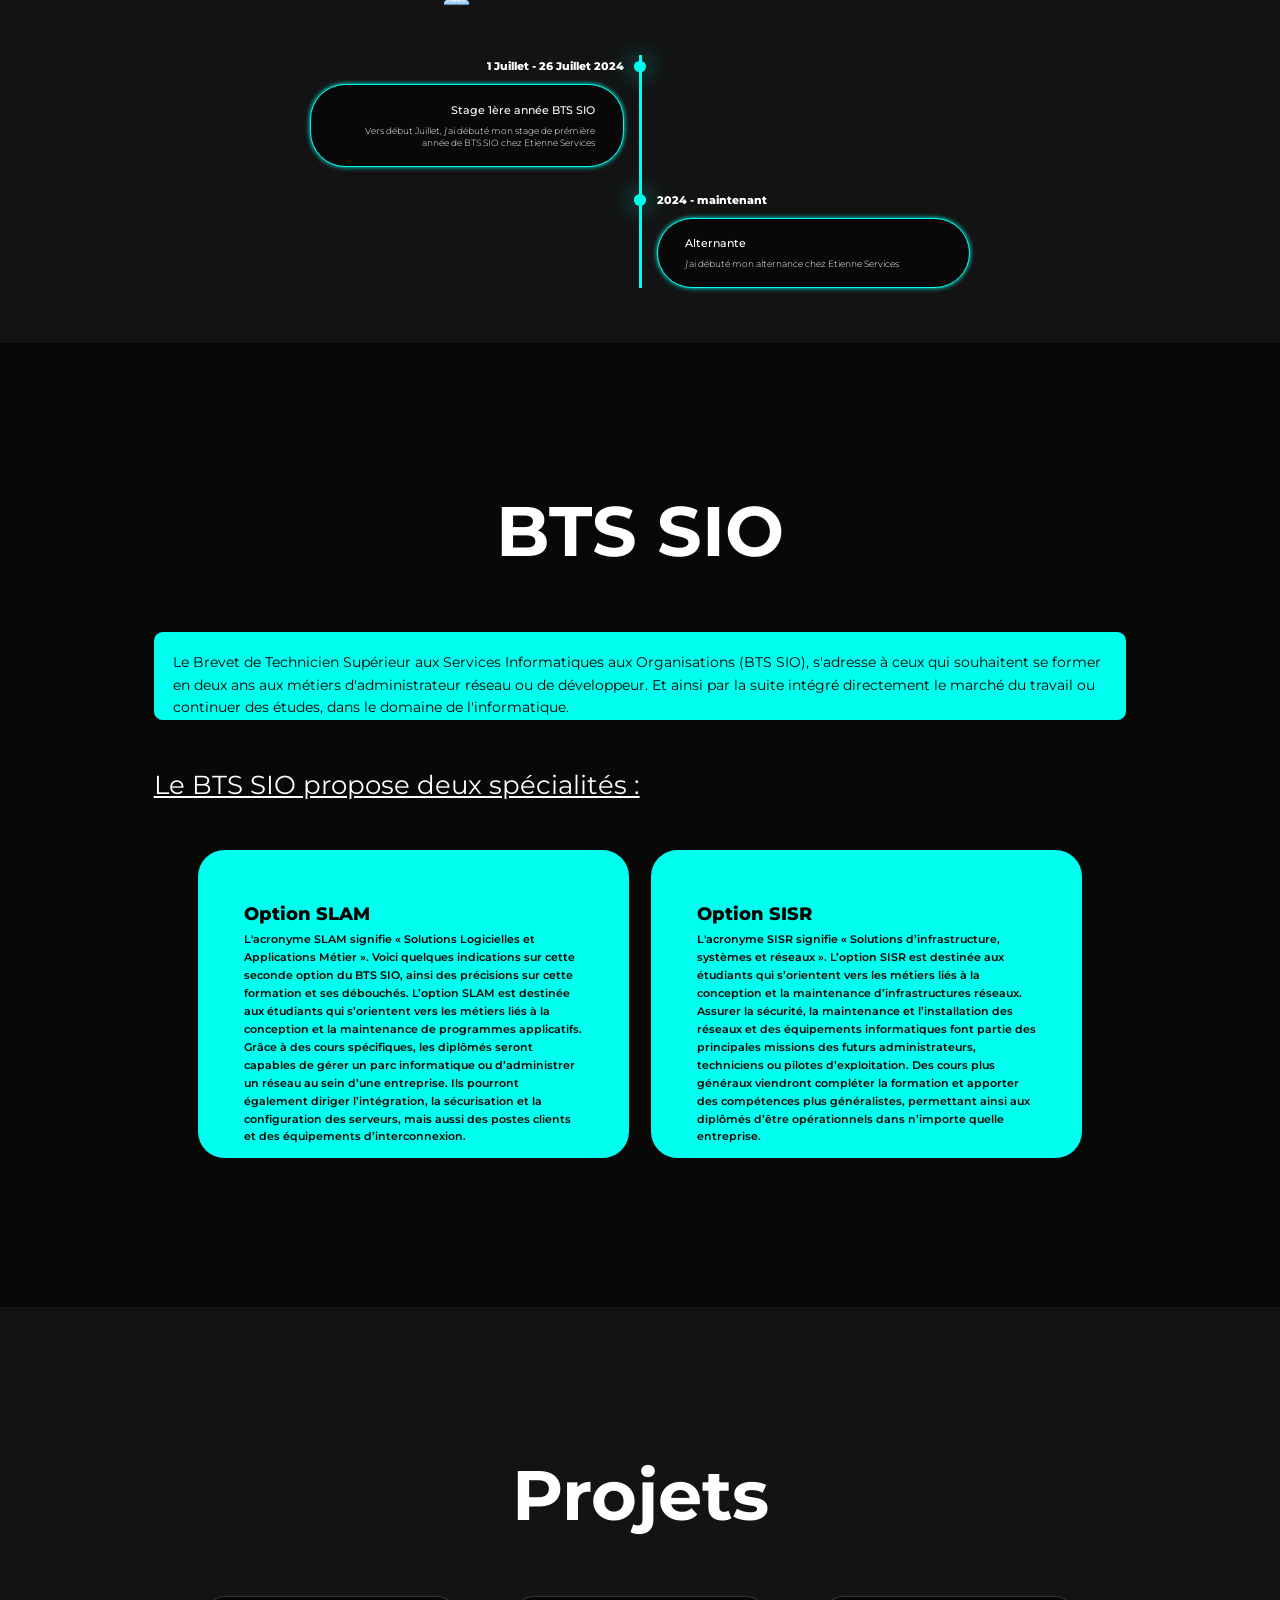
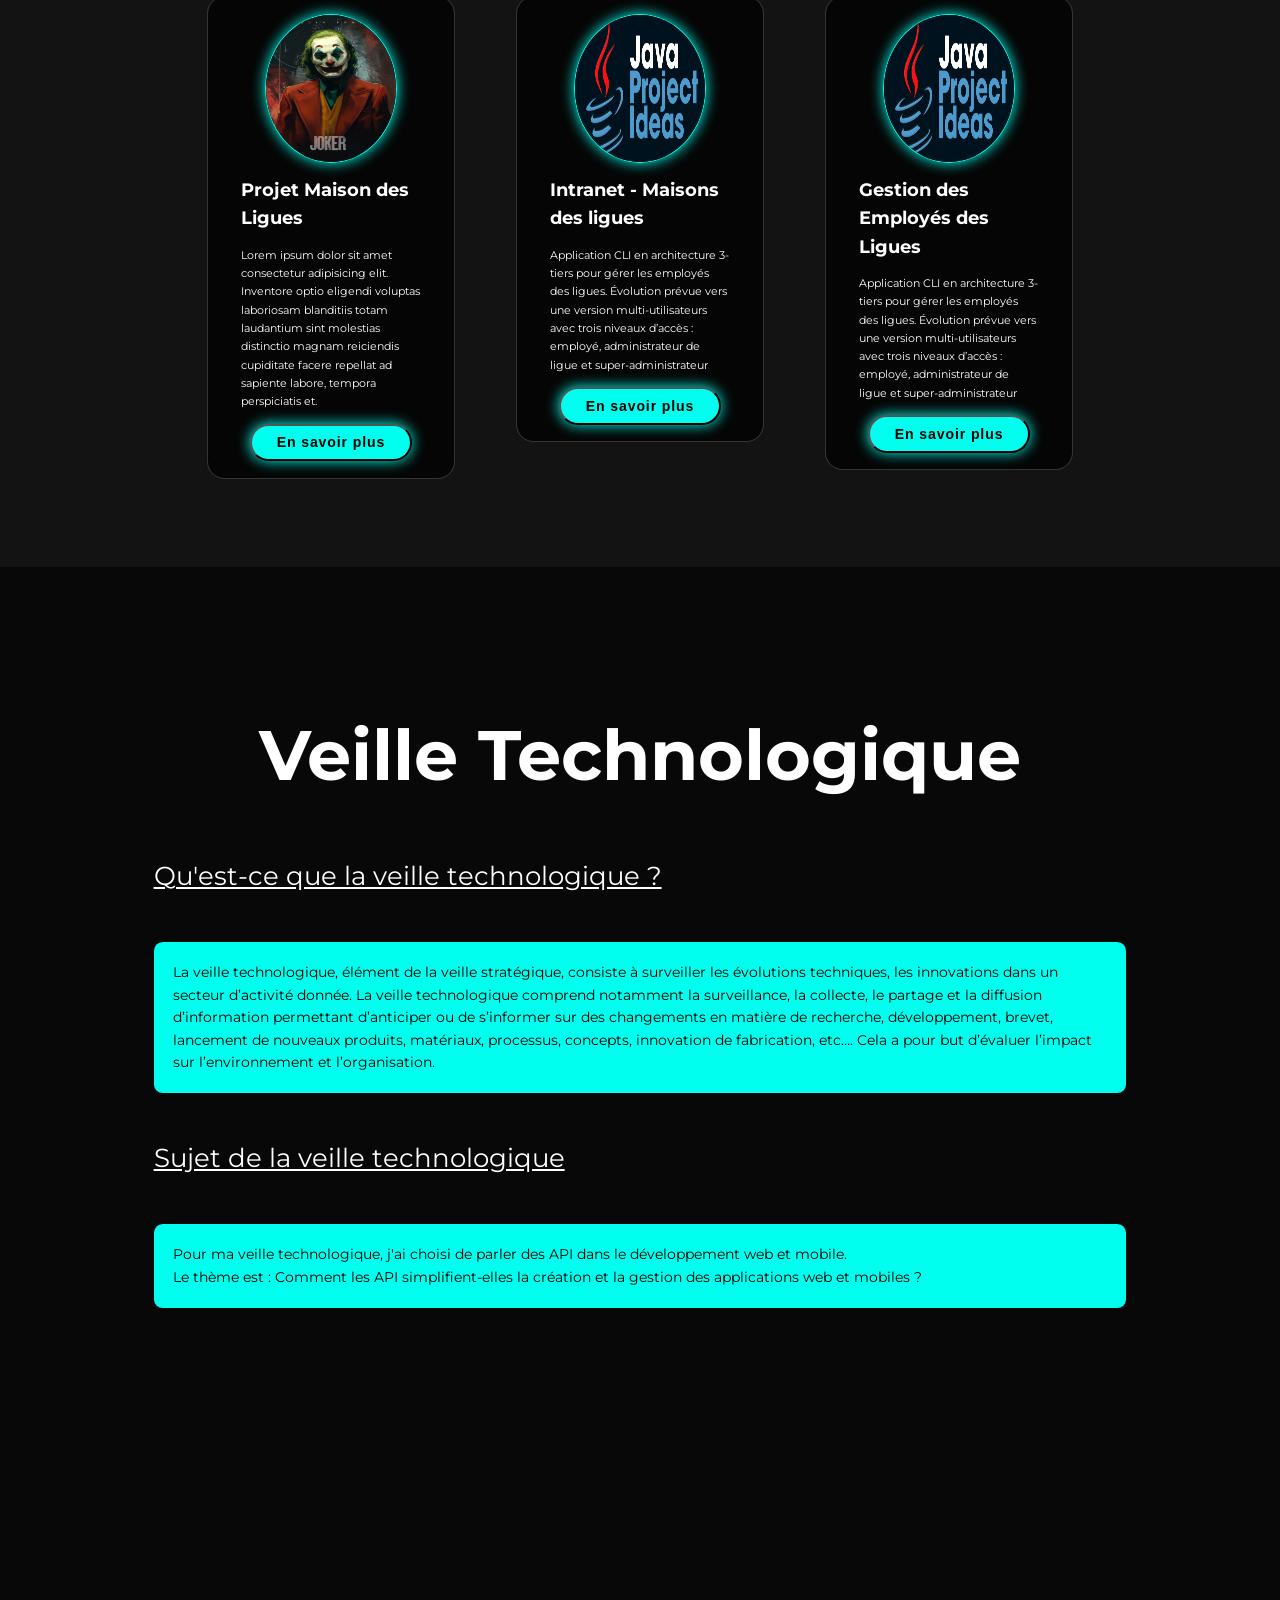
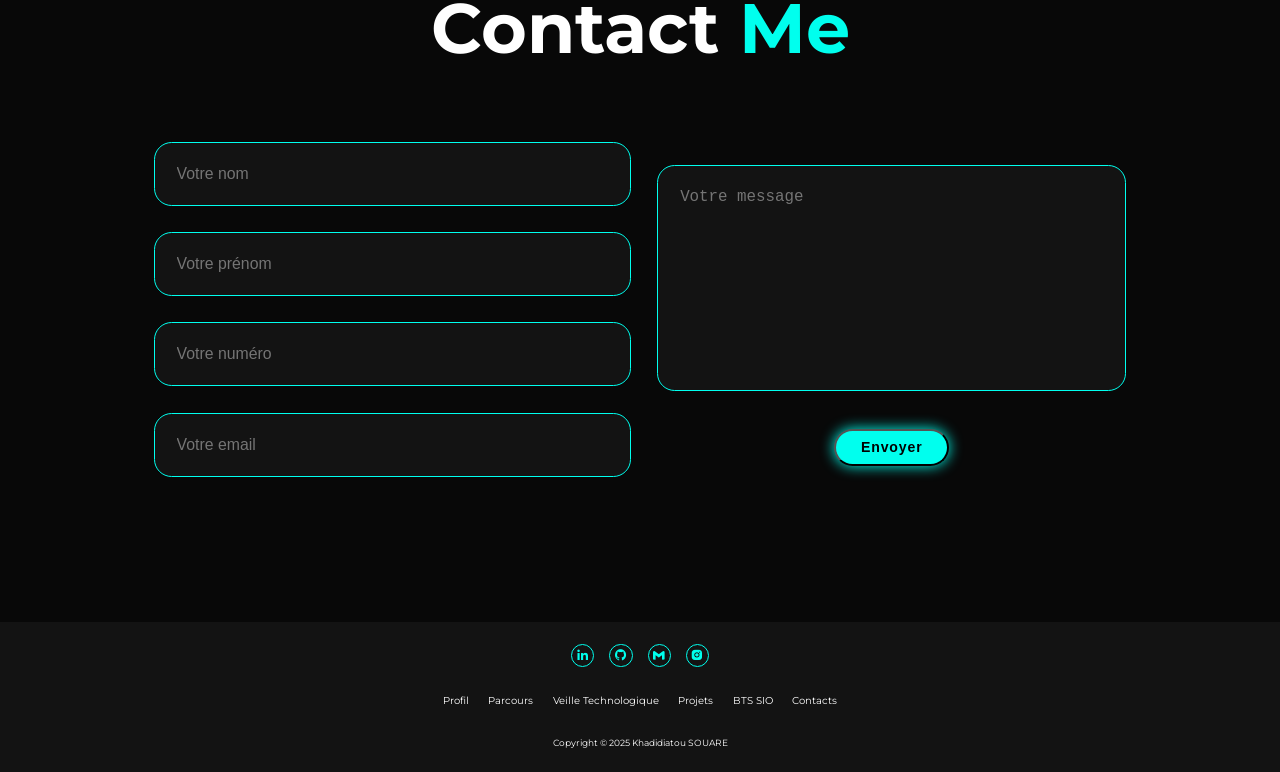
==== commit d0261fff: "intranet2" ====
--- a/index.html
+++ b/index.html
@@ -232,7 +232,7 @@
                         <button class="btn">En savoir plus</button>
 
                     </div>
-                    <a href="projet-personnel-java.html">
+                    <a href="projet-web-M2L-php.html">
                         <div class="testimonial-item">
                             <img src="img/perso.png" alt="">
                             <h2>Intranet - Maisons des ligues</h2>
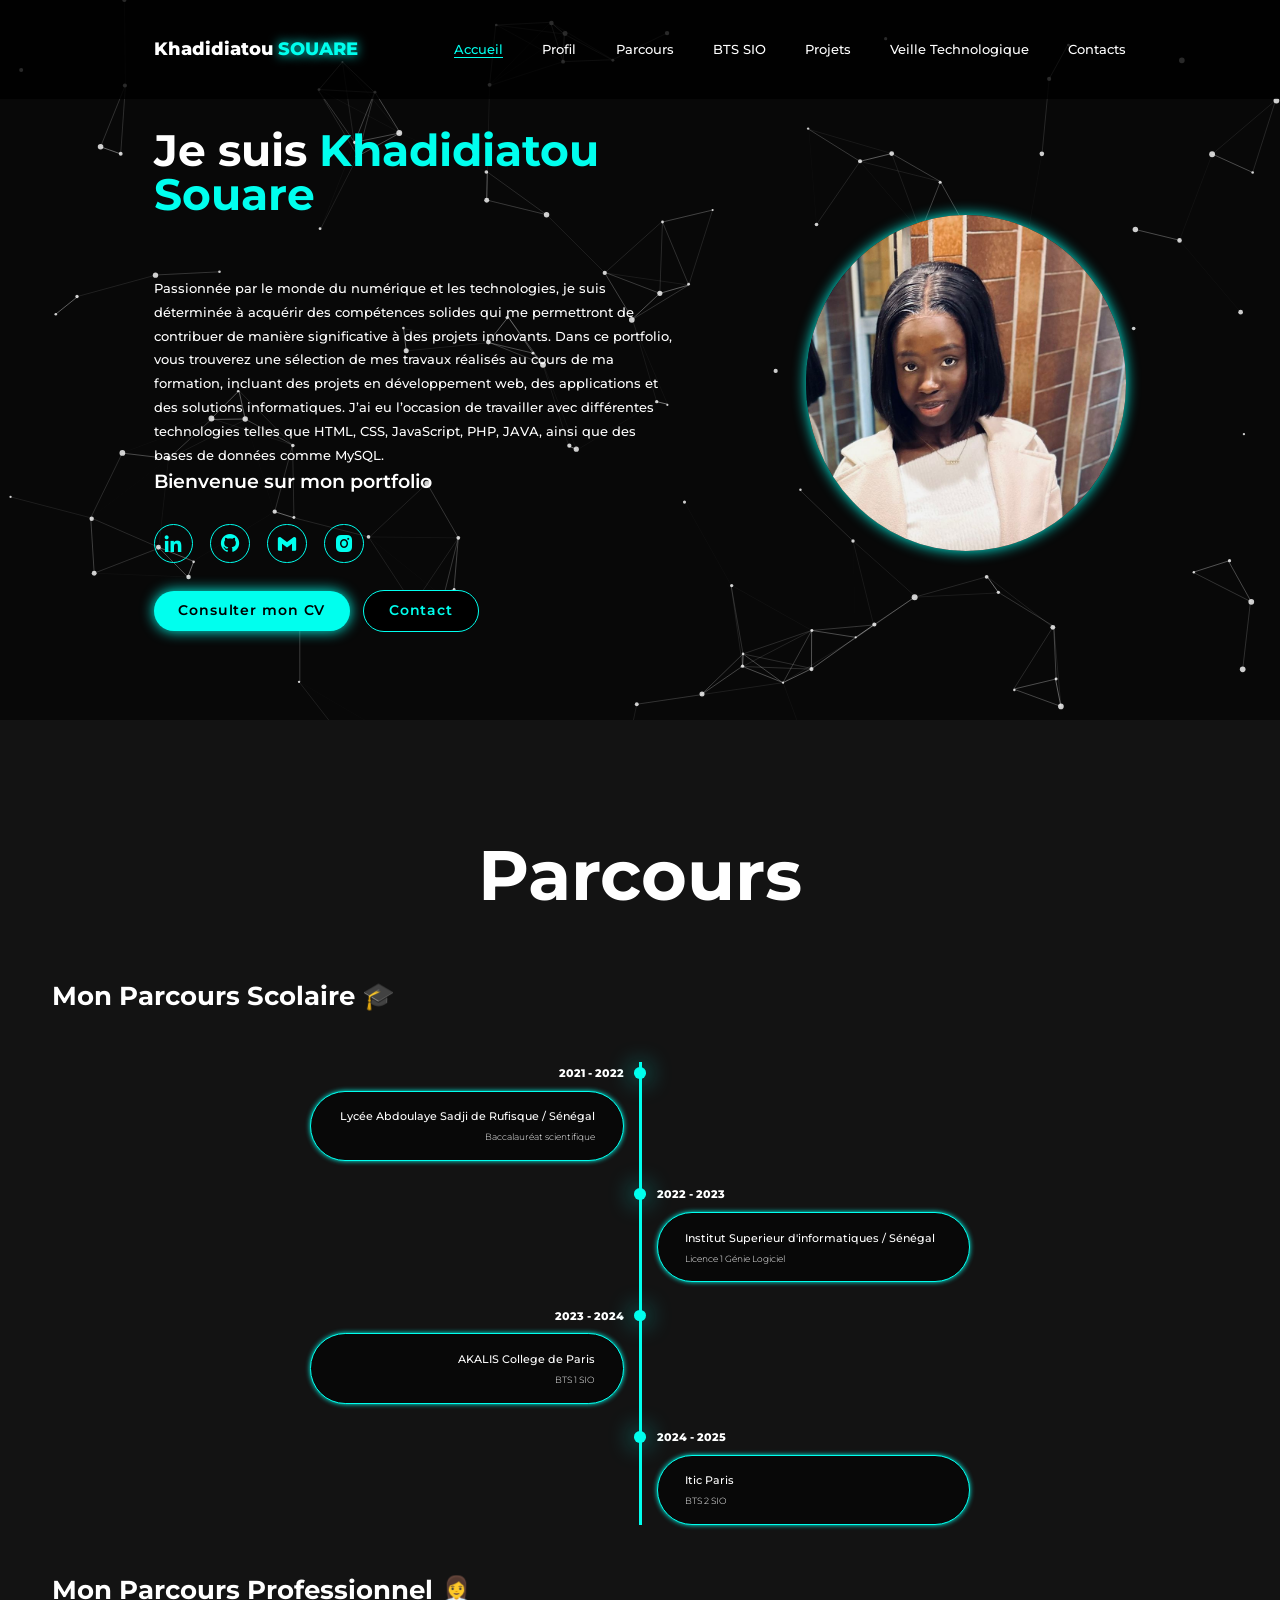
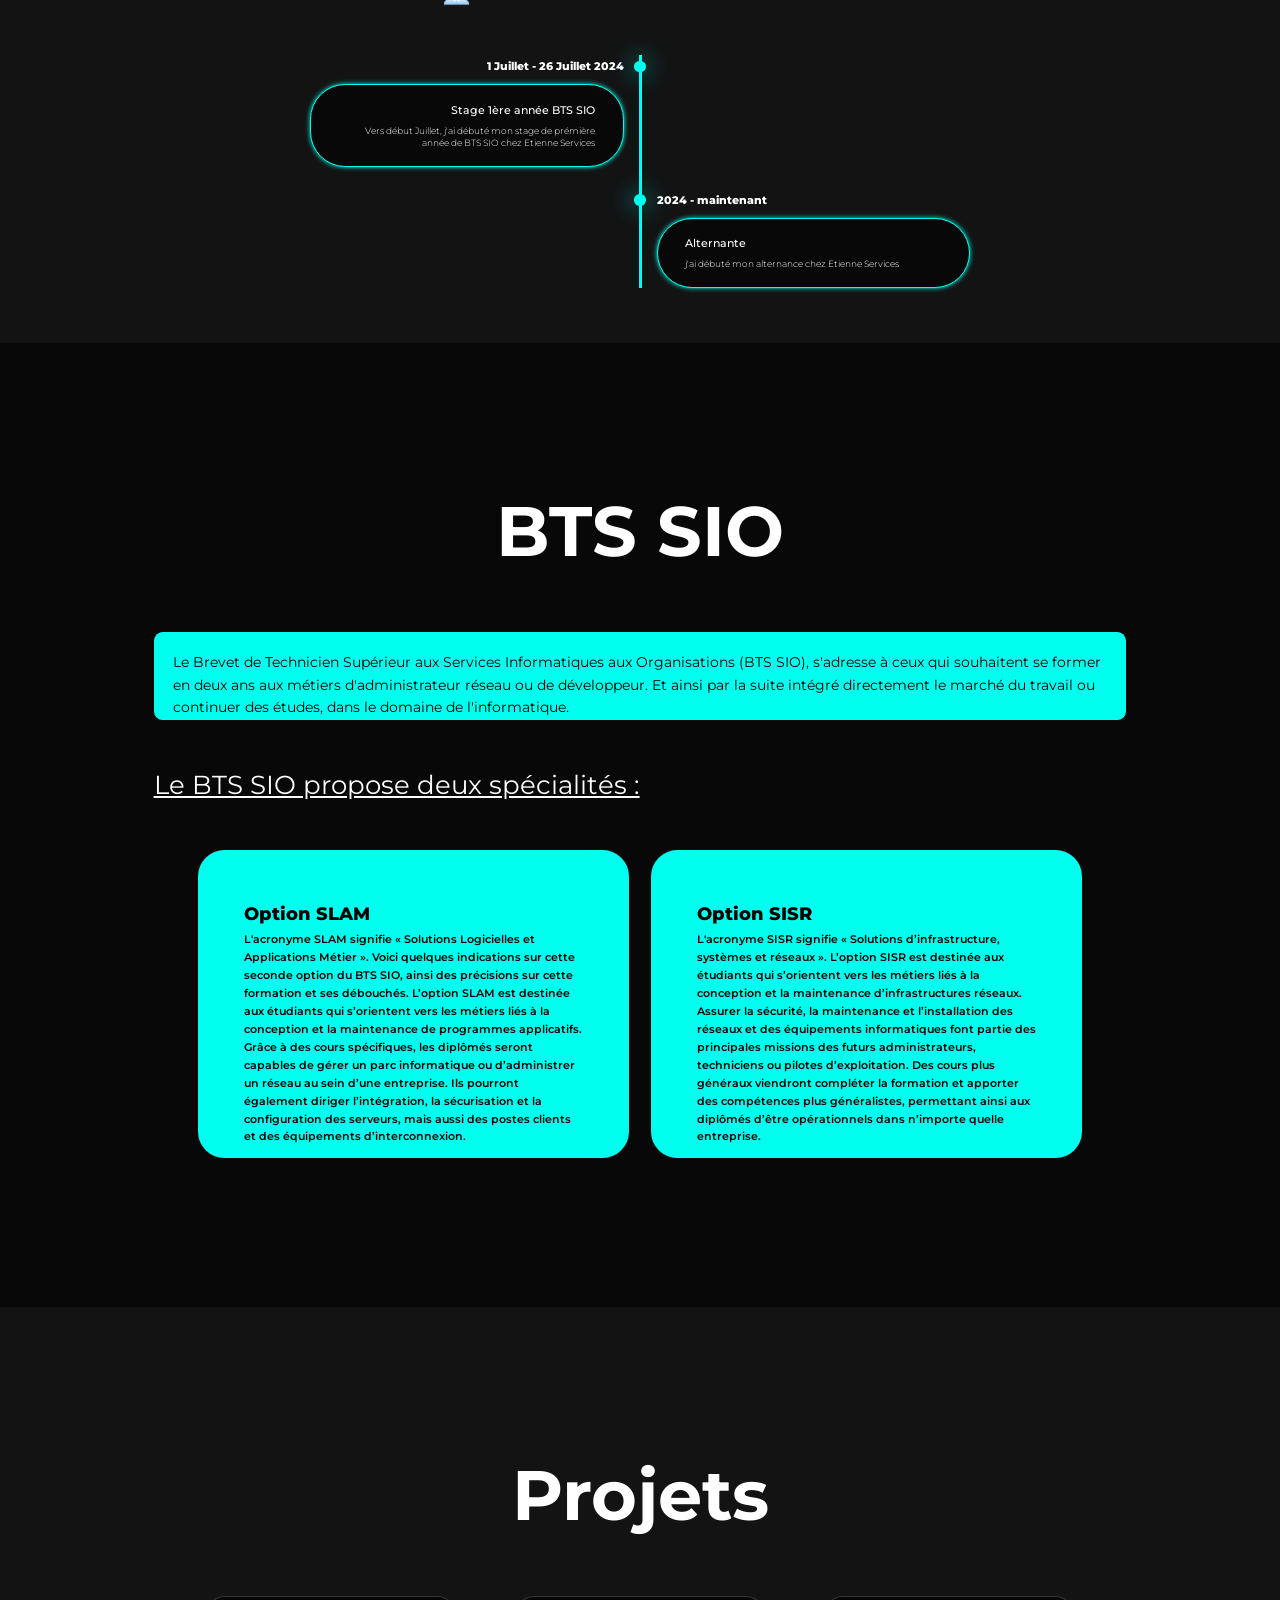
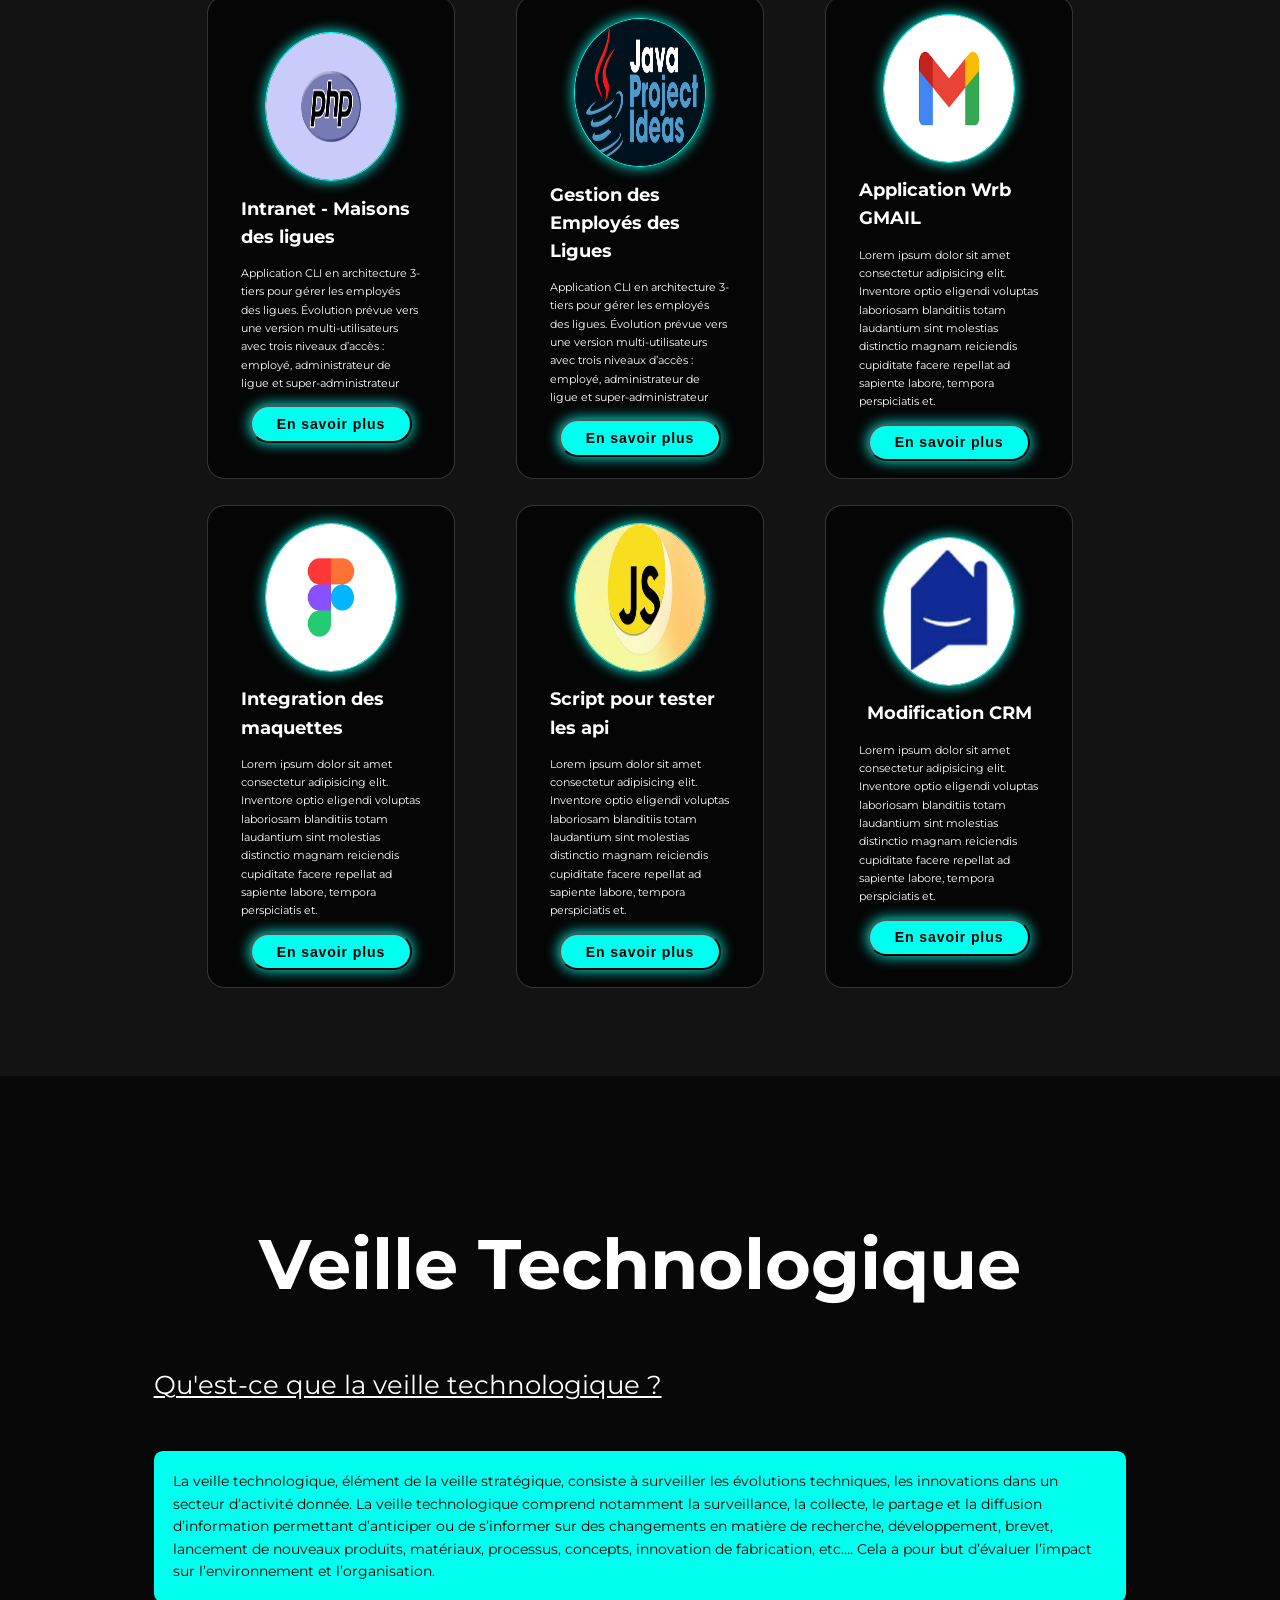
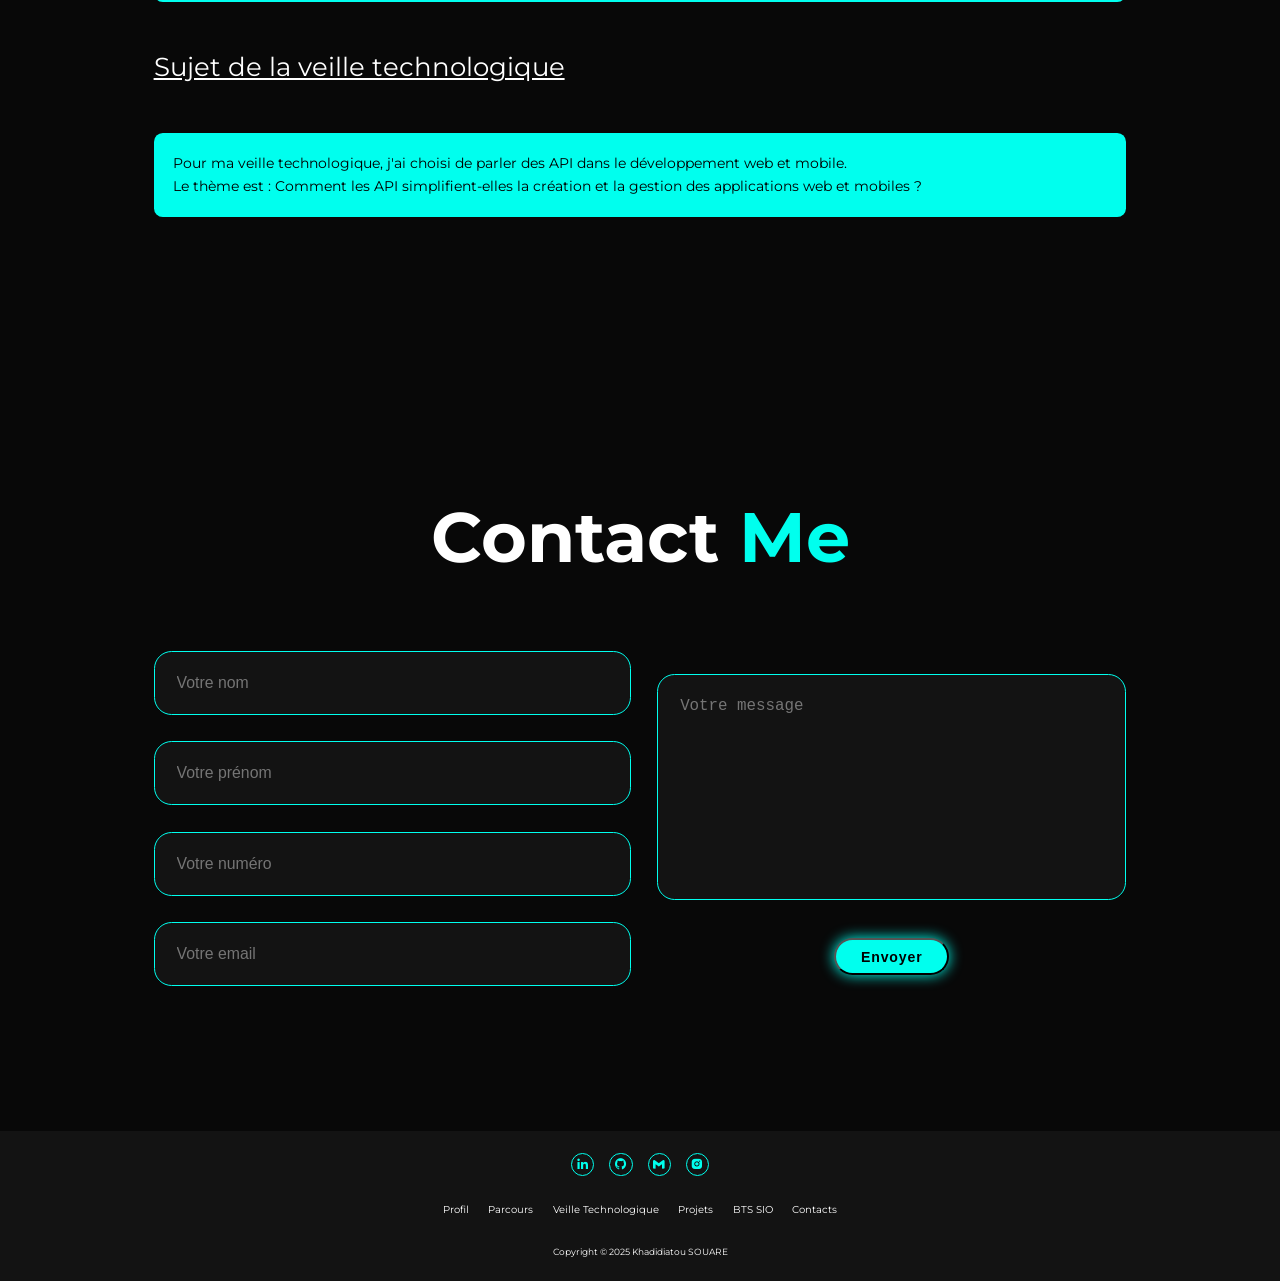
==== commit 11e7467a: "projet" ====
--- a/index.html
+++ b/index.html
@@ -223,38 +223,65 @@
             <div class="testimoniales-box">
                 <h2 class="heading">Projets</h2>
                 <div class="wrapper">
-                    <div class="testimonial-item">
-                        <img src="img/Le joker.webp" alt="">
-                        <h2>Projet Maison des Ligues</h2>
-                        <p>Lorem ipsum dolor sit amet consectetur adipisicing elit. Inventore optio eligendi voluptas
-                            laboriosam blanditiis totam laudantium sint molestias distinctio magnam reiciendis
-                            cupiditate facere repellat ad sapiente labore, tempora perspiciatis et.</p>
-                        <button class="btn">En savoir plus</button>
-
-                    </div>
-                    <a href="projet-web-M2L-php.html">
+                    
                         <div class="testimonial-item">
-                            <img src="img/perso.png" alt="">
+                            <img src="img/php.png" alt="">
                             <h2>Intranet - Maisons des ligues</h2>
                             <p>Application CLI en architecture 3-tiers pour gérer les employés des ligues. Évolution
                                 prévue vers une version multi-utilisateurs avec trois niveaux d’accès : employé,
                                 administrateur de ligue et super-administrateur</p>
-                            <button class="btn">En savoir plus</button>
-
+                                <a href="projet-web-M2L-php.html"><button class="btn">En savoir plus</button> </a>
                         </div>
-                    </a>
-                    <a href="projet-personnel-java.html">
+                   
+                    
                         <div class="testimonial-item">
                             <img src="img/perso.png" alt="">
                             <h2> Gestion des Employés des Ligues</h2>
                             <p>Application CLI en architecture 3-tiers pour gérer les employés des ligues. Évolution
                                 prévue vers une version multi-utilisateurs avec trois niveaux d’accès : employé,
                                 administrateur de ligue et super-administrateur</p>
+                                <a href="projet-personnel-java.html"><button class="btn">En savoir plus</button></a>
+                        </div>
+                    
+                        <div class="testimonial-item">
+                            <img src="img/gmail2.png" alt="">
+                            <h2>Application Wrb GMAIL</h2>
+                            <p>Lorem ipsum dolor sit amet consectetur adipisicing elit. Inventore optio eligendi voluptas
+                                laboriosam blanditiis totam laudantium sint molestias distinctio magnam reiciendis
+                                cupiditate facere repellat ad sapiente labore, tempora perspiciatis et.</p>
                             <button class="btn">En savoir plus</button>
-
+    
                         </div>
-                    </a>
-
+
+                        <div class="testimonial-item">
+                            <img src="img/figma.png" alt="">
+                            <h2>Integration des maquettes</h2>
+                            <p>Lorem ipsum dolor sit amet consectetur adipisicing elit. Inventore optio eligendi voluptas
+                                laboriosam blanditiis totam laudantium sint molestias distinctio magnam reiciendis
+                                cupiditate facere repellat ad sapiente labore, tempora perspiciatis et.</p>
+                            <button class="btn">En savoir plus</button>
+    
+                        </div>
+
+                        <div class="testimonial-item">
+                            <img src="img/js2.jpg" alt="">
+                            <h2>Script pour tester les api</h2>
+                            <p>Lorem ipsum dolor sit amet consectetur adipisicing elit. Inventore optio eligendi voluptas
+                                laboriosam blanditiis totam laudantium sint molestias distinctio magnam reiciendis
+                                cupiditate facere repellat ad sapiente labore, tempora perspiciatis et.</p>
+                            <button class="btn">En savoir plus</button>
+    
+                        </div>
+
+                        <div class="testimonial-item">
+                            <img src="img/es.jpg" alt="">
+                            <h2>Modification CRM</h2>
+                            <p>Lorem ipsum dolor sit amet consectetur adipisicing elit. Inventore optio eligendi voluptas
+                                laboriosam blanditiis totam laudantium sint molestias distinctio magnam reiciendis
+                                cupiditate facere repellat ad sapiente labore, tempora perspiciatis et.</p>
+                            <button class="btn">En savoir plus</button>
+    
+                        </div>
                 </div>
             </div>
         </section>
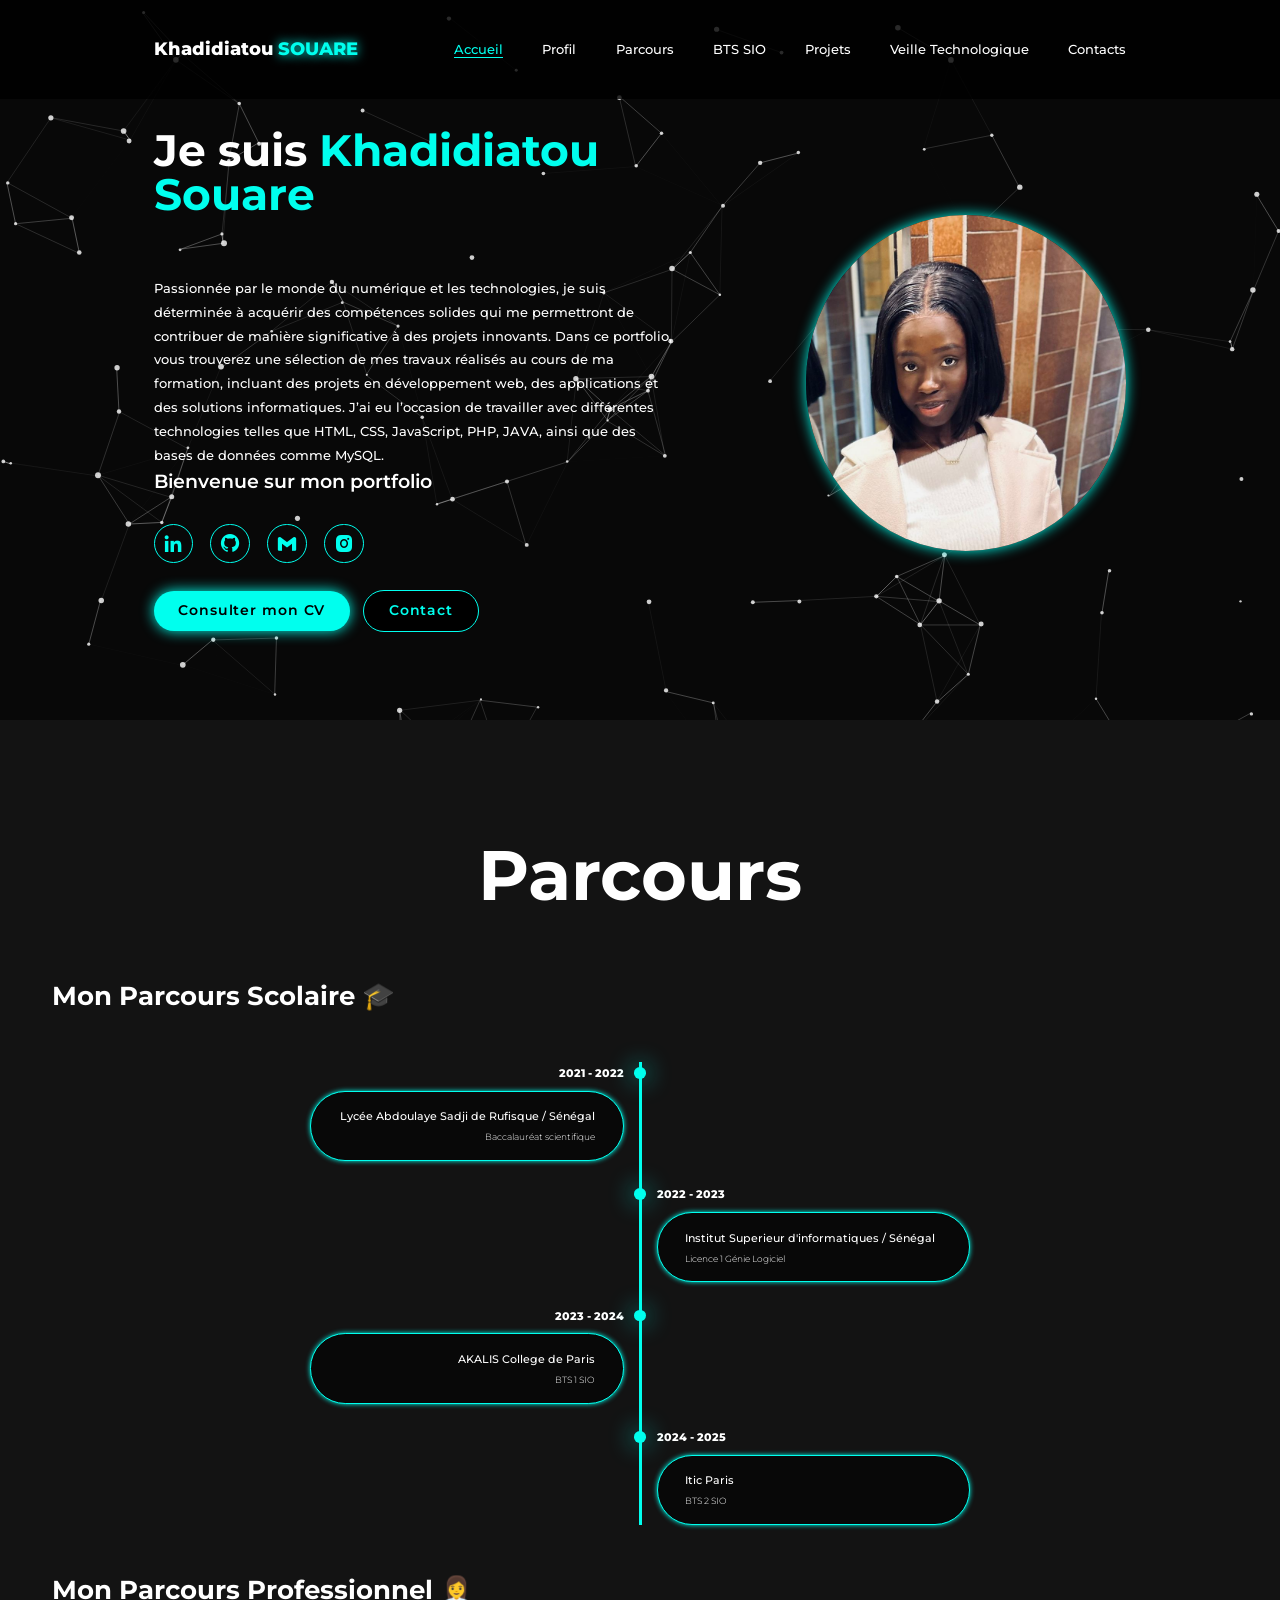
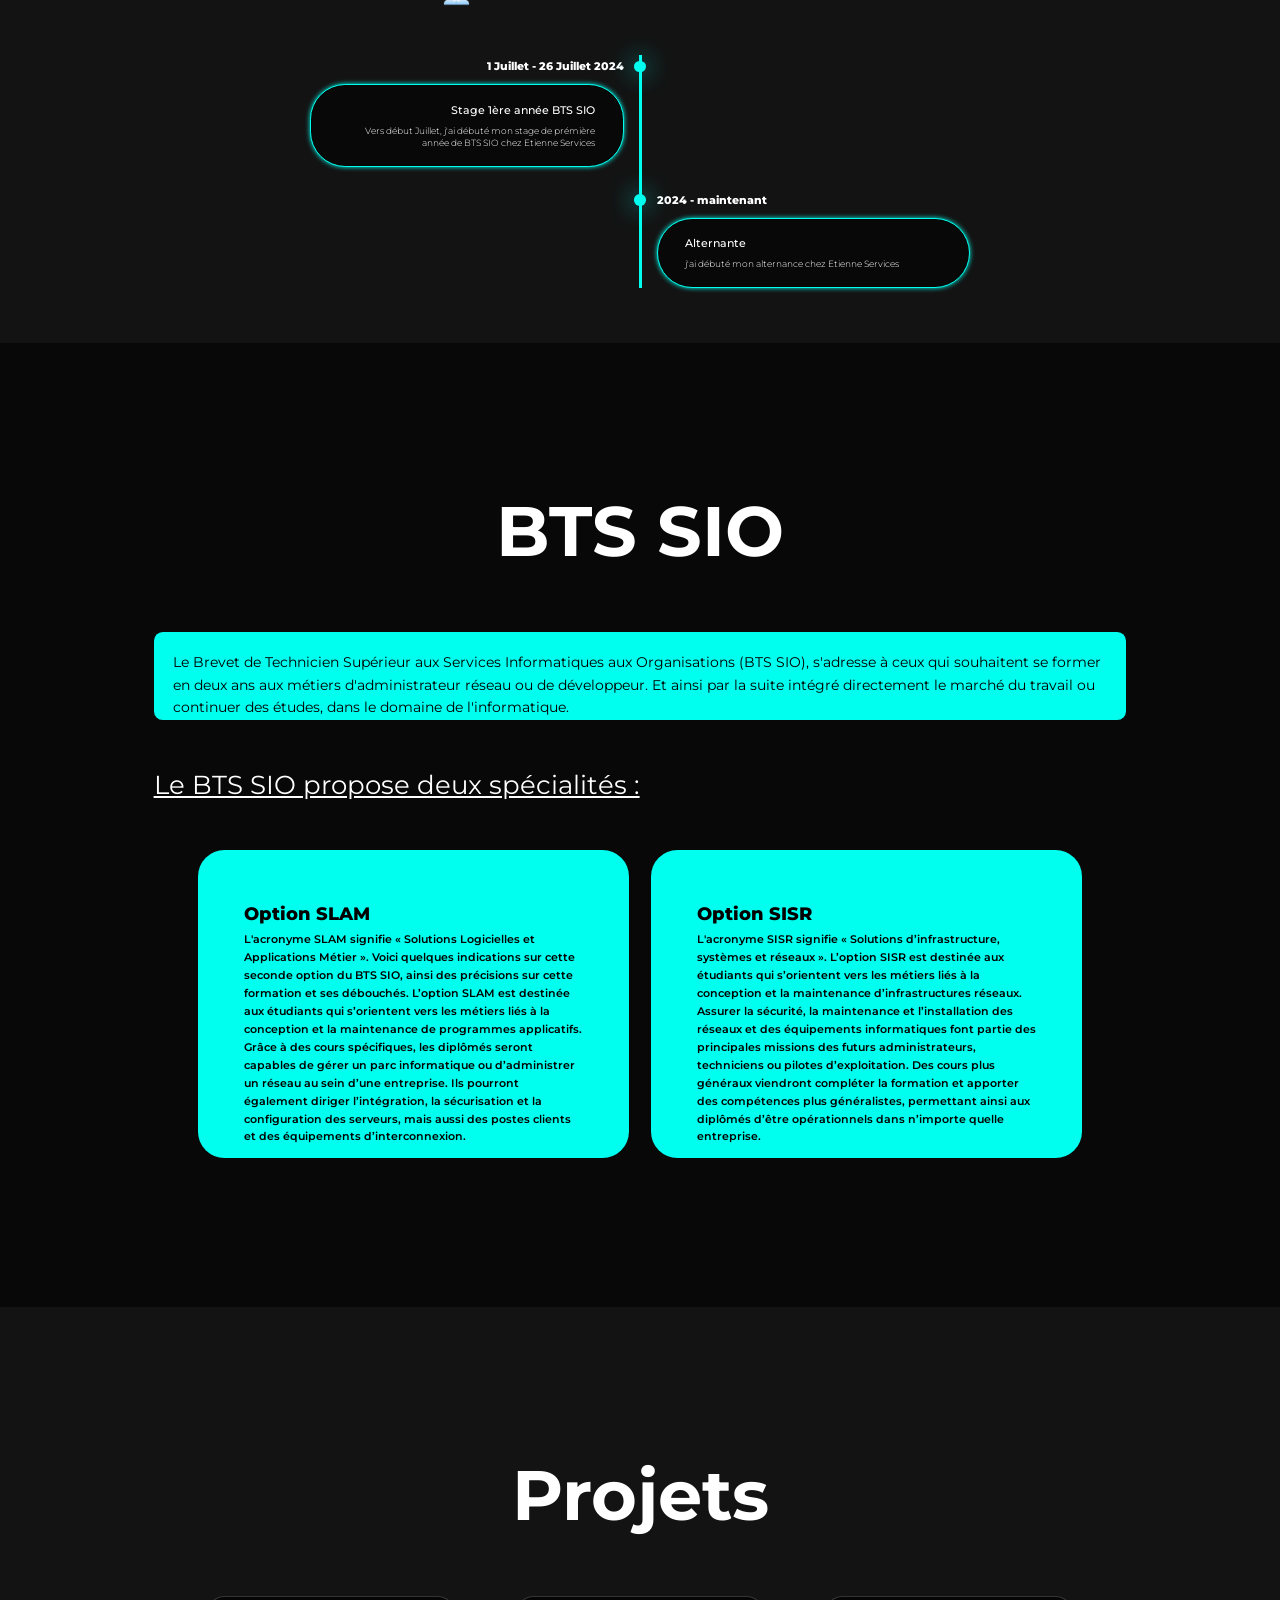
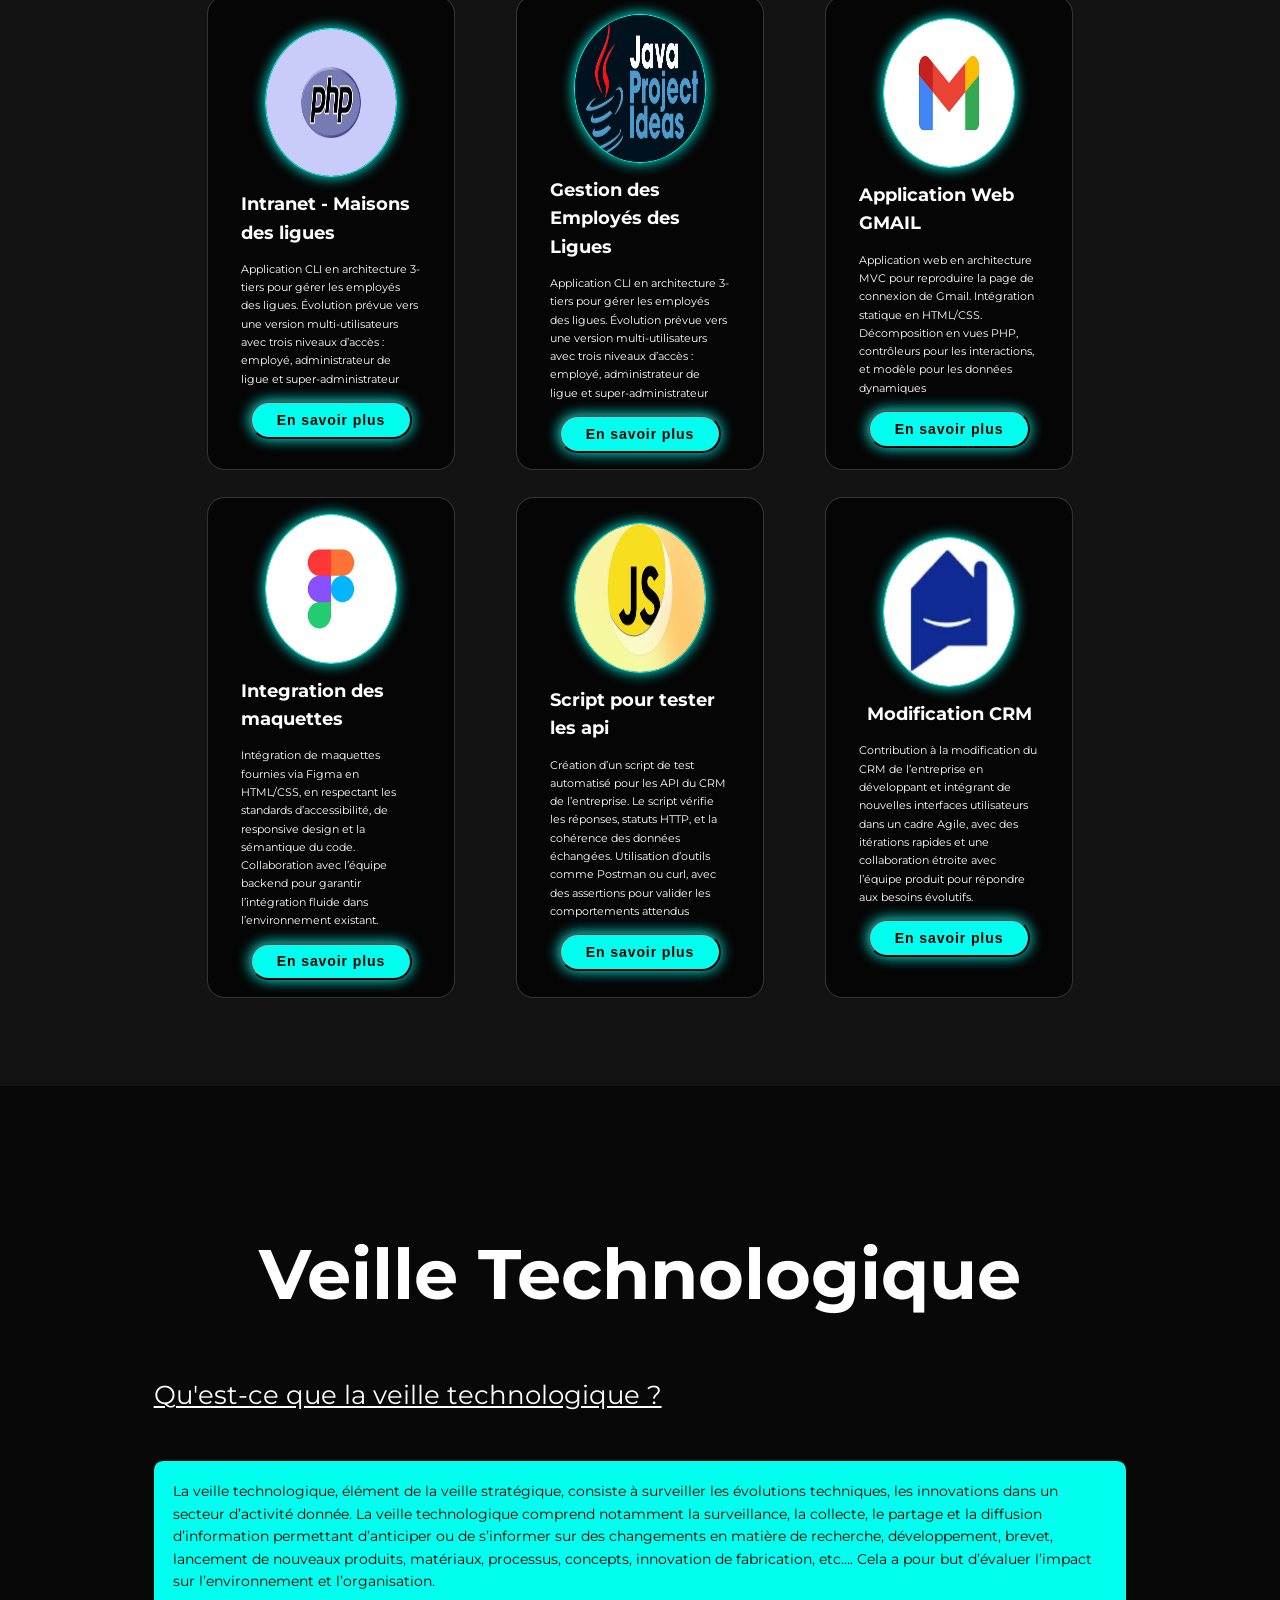
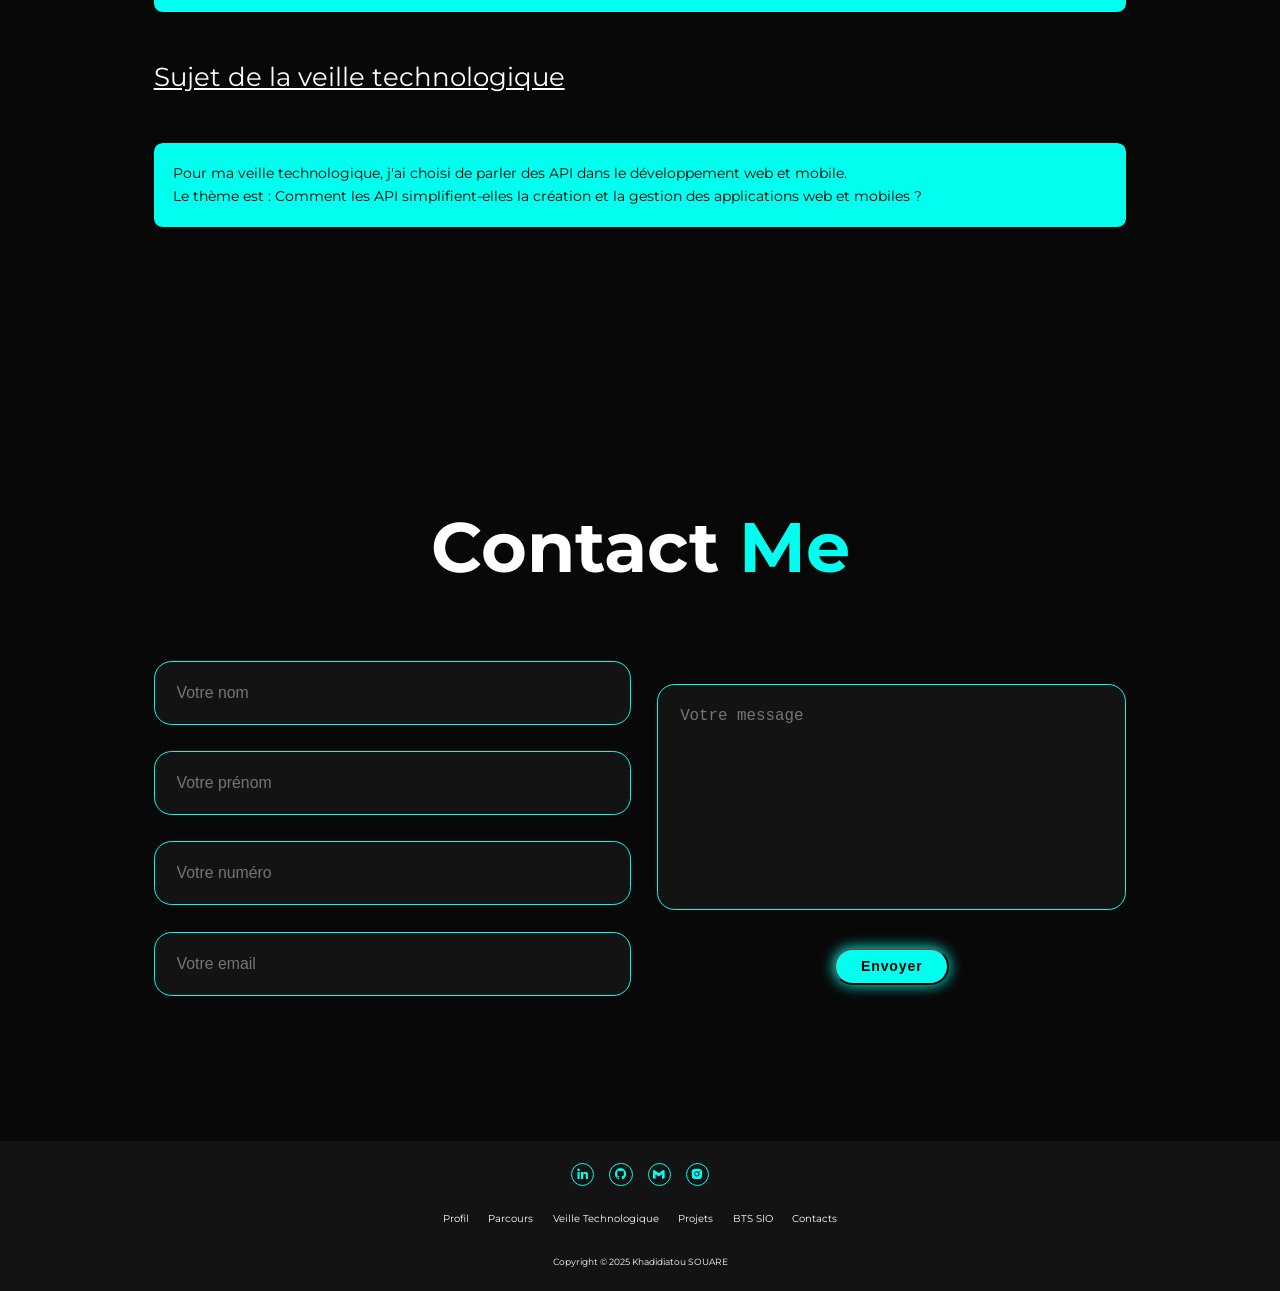
==== commit d9509ab9: "response pres" ====
--- a/index.html
+++ b/index.html
@@ -245,10 +245,11 @@
                     
                         <div class="testimonial-item">
                             <img src="img/gmail2.png" alt="">
-                            <h2>Application Wrb GMAIL</h2>
-                            <p>Lorem ipsum dolor sit amet consectetur adipisicing elit. Inventore optio eligendi voluptas
-                                laboriosam blanditiis totam laudantium sint molestias distinctio magnam reiciendis
-                                cupiditate facere repellat ad sapiente labore, tempora perspiciatis et.</p>
+                            <h2>Application Web GMAIL</h2>
+                            <p>Application web en architecture MVC pour reproduire la page de connexion 
+                                de Gmail. Intégration statique en HTML/CSS.
+                                 Décomposition en vues PHP, contrôleurs pour les interactions, 
+                                 et modèle pour les données dynamiques </p>
                             <button class="btn">En savoir plus</button>
     
                         </div>
@@ -256,9 +257,9 @@
                         <div class="testimonial-item">
                             <img src="img/figma.png" alt="">
                             <h2>Integration des maquettes</h2>
-                            <p>Lorem ipsum dolor sit amet consectetur adipisicing elit. Inventore optio eligendi voluptas
-                                laboriosam blanditiis totam laudantium sint molestias distinctio magnam reiciendis
-                                cupiditate facere repellat ad sapiente labore, tempora perspiciatis et.</p>
+                            <p>Intégration de maquettes fournies via Figma en HTML/CSS, en respectant
+                                 les standards d’accessibilité, de responsive design et la sémantique du code.
+                                  Collaboration avec l’équipe backend pour garantir l’intégration fluide dans l’environnement existant.</p>
                             <button class="btn">En savoir plus</button>
     
                         </div>
@@ -266,9 +267,9 @@
                         <div class="testimonial-item">
                             <img src="img/js2.jpg" alt="">
                             <h2>Script pour tester les api</h2>
-                            <p>Lorem ipsum dolor sit amet consectetur adipisicing elit. Inventore optio eligendi voluptas
-                                laboriosam blanditiis totam laudantium sint molestias distinctio magnam reiciendis
-                                cupiditate facere repellat ad sapiente labore, tempora perspiciatis et.</p>
+                            <p>Création d’un script de test automatisé pour les API du CRM de l’entreprise. 
+                                Le script vérifie les réponses, statuts HTTP, et la cohérence des données échangées.
+                                 Utilisation d’outils comme Postman ou curl, avec des assertions pour valider les comportements attendus</p>
                             <button class="btn">En savoir plus</button>
     
                         </div>
@@ -276,9 +277,10 @@
                         <div class="testimonial-item">
                             <img src="img/es.jpg" alt="">
                             <h2>Modification CRM</h2>
-                            <p>Lorem ipsum dolor sit amet consectetur adipisicing elit. Inventore optio eligendi voluptas
-                                laboriosam blanditiis totam laudantium sint molestias distinctio magnam reiciendis
-                                cupiditate facere repellat ad sapiente labore, tempora perspiciatis et.</p>
+                            <p>Contribution à la modification du CRM de l’entreprise en développant 
+                                et intégrant de nouvelles interfaces utilisateurs dans un cadre Agile,
+                                 avec des itérations rapides et une collaboration étroite avec l’équipe produit
+                                  pour répondre aux besoins évolutifs.</p>
                             <button class="btn">En savoir plus</button>
     
                         </div>
--- a/css/style.css
+++ b/css/style.css
@@ -862,10 +862,13 @@
 
     .services .pres {
         height: 12rem;
+        cursor: pointer;
+        box-sizing: border-box;
     }
 
     .services .pres-v {
         height: 18rem;
+            box-sizing: border-box;
     }
 }
 
@@ -937,11 +940,13 @@
     .services .pres {
         height: 23rem;
         margin: 5rem;
+            box-sizing: border-box;
     }
 
     .services .pres-v {
         height: 35rem;
         margin: 4rem;
+            box-sizing: border-box;
     }
 
     .services-container .services-box {
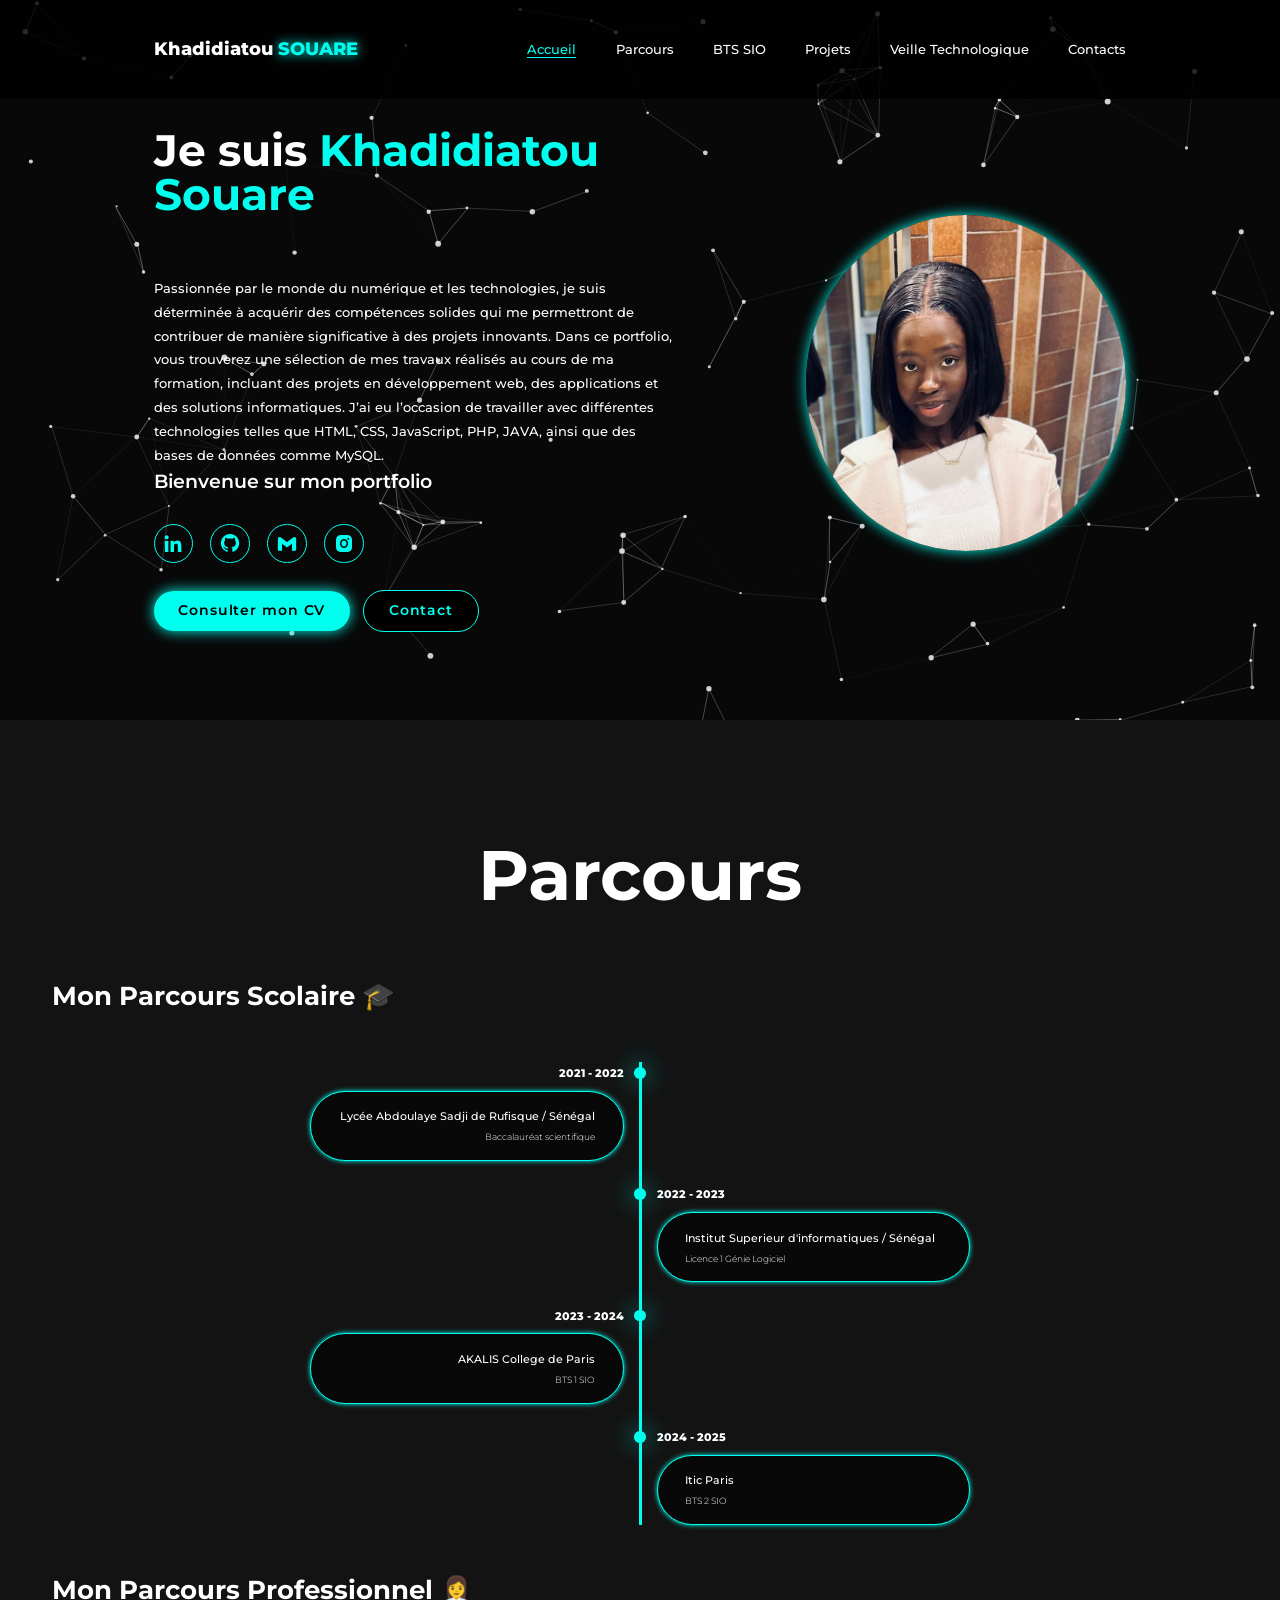
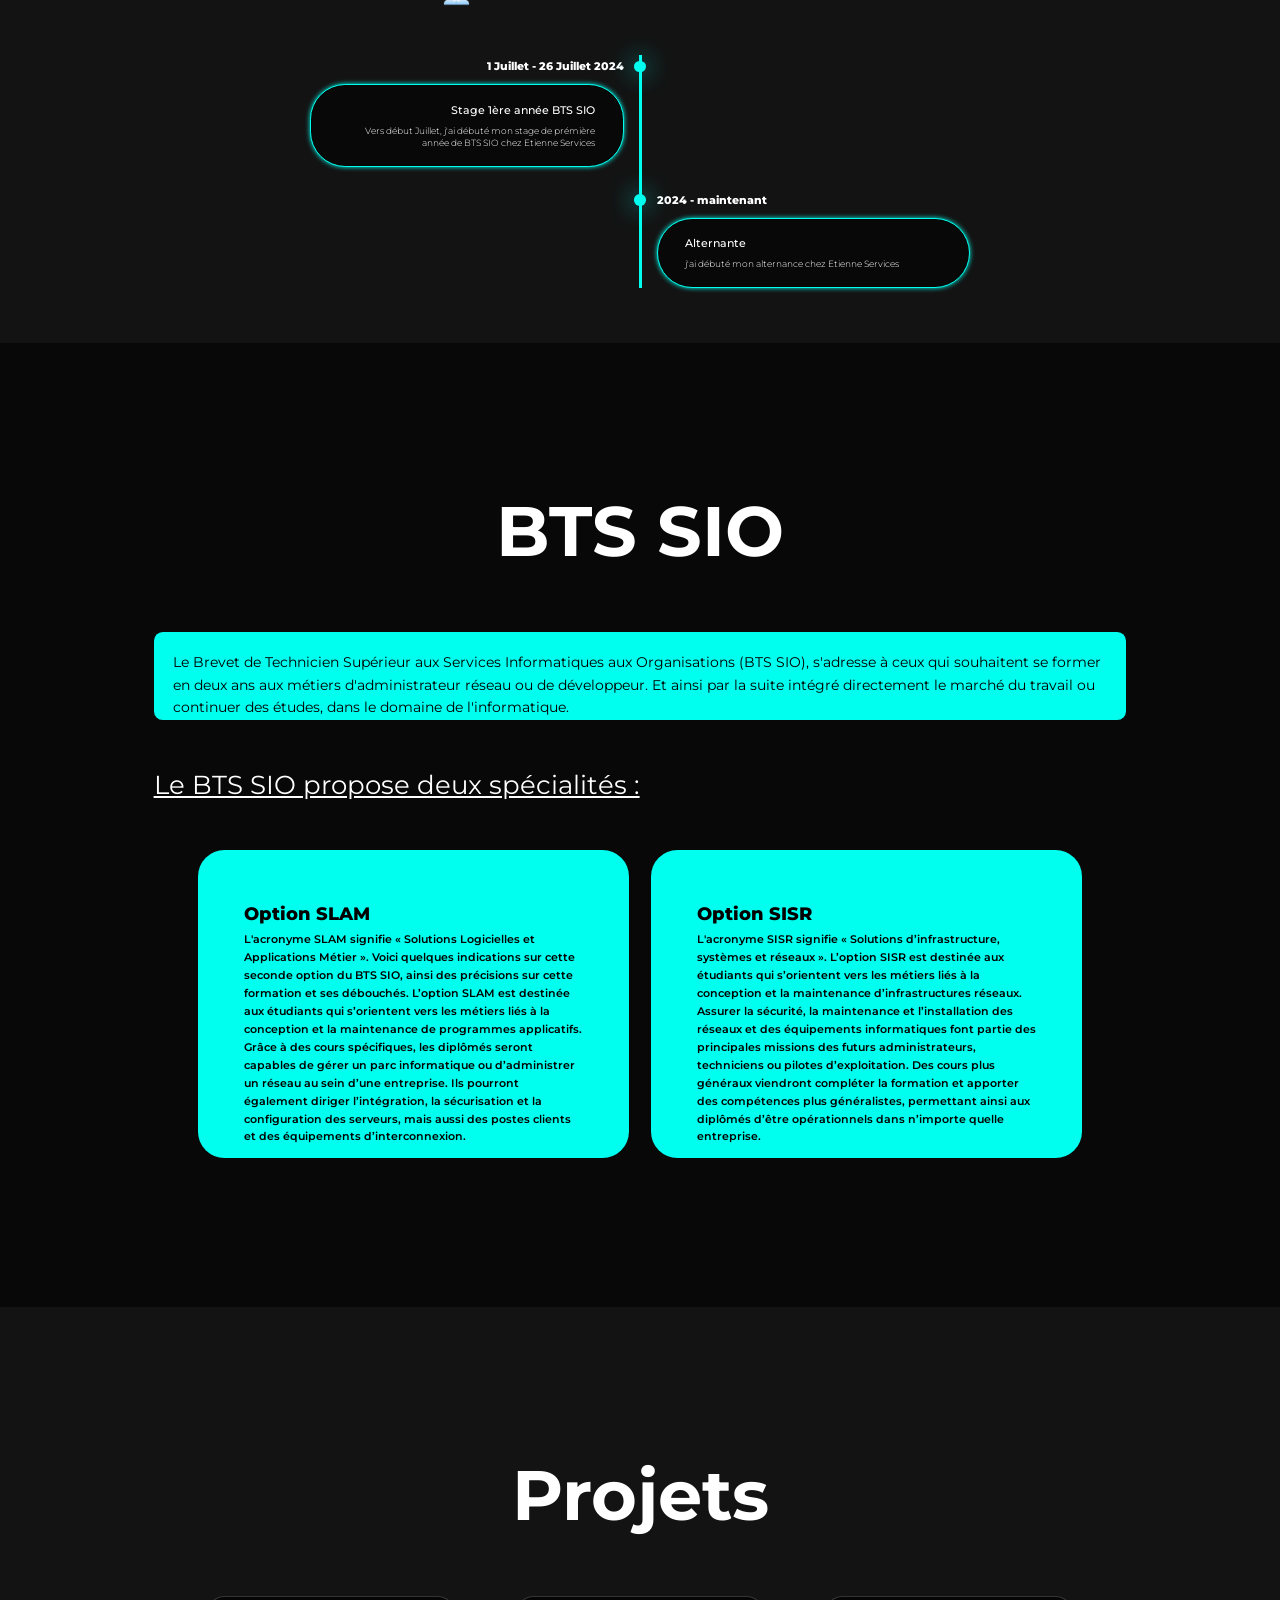
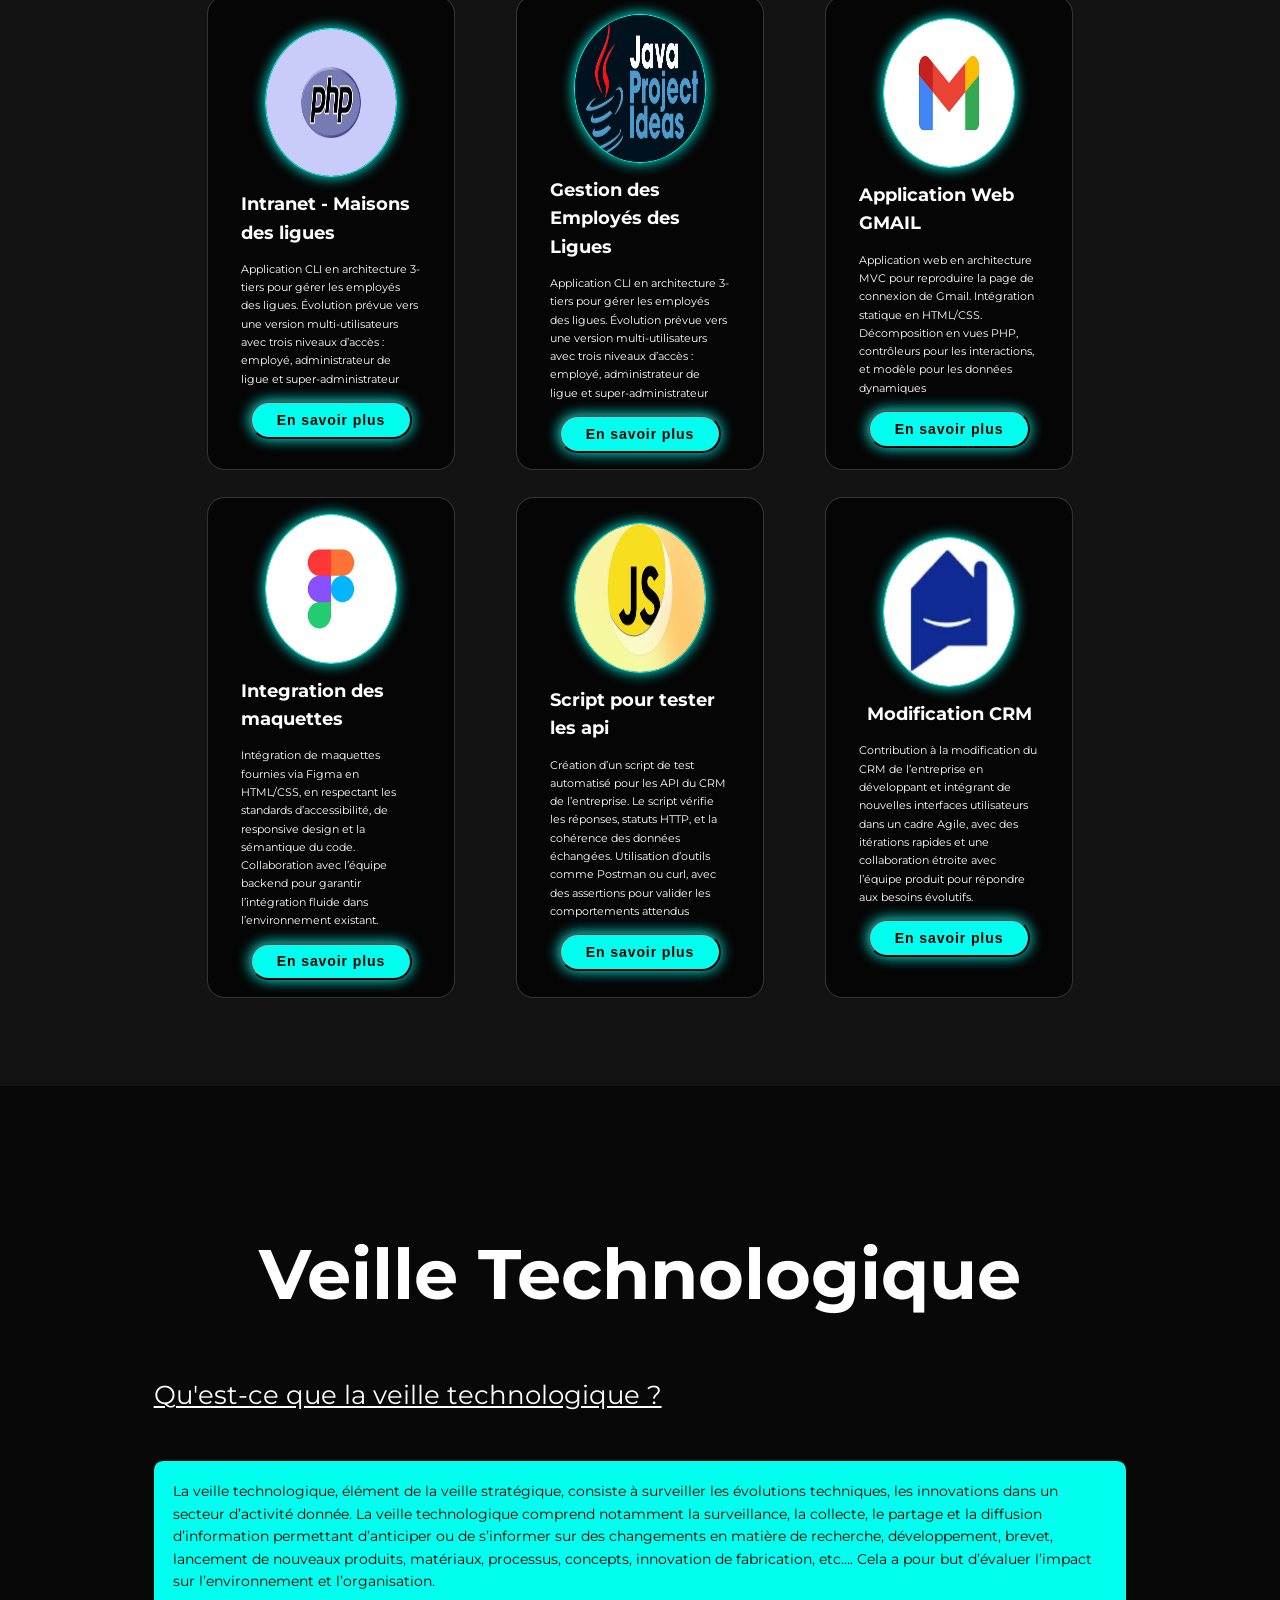
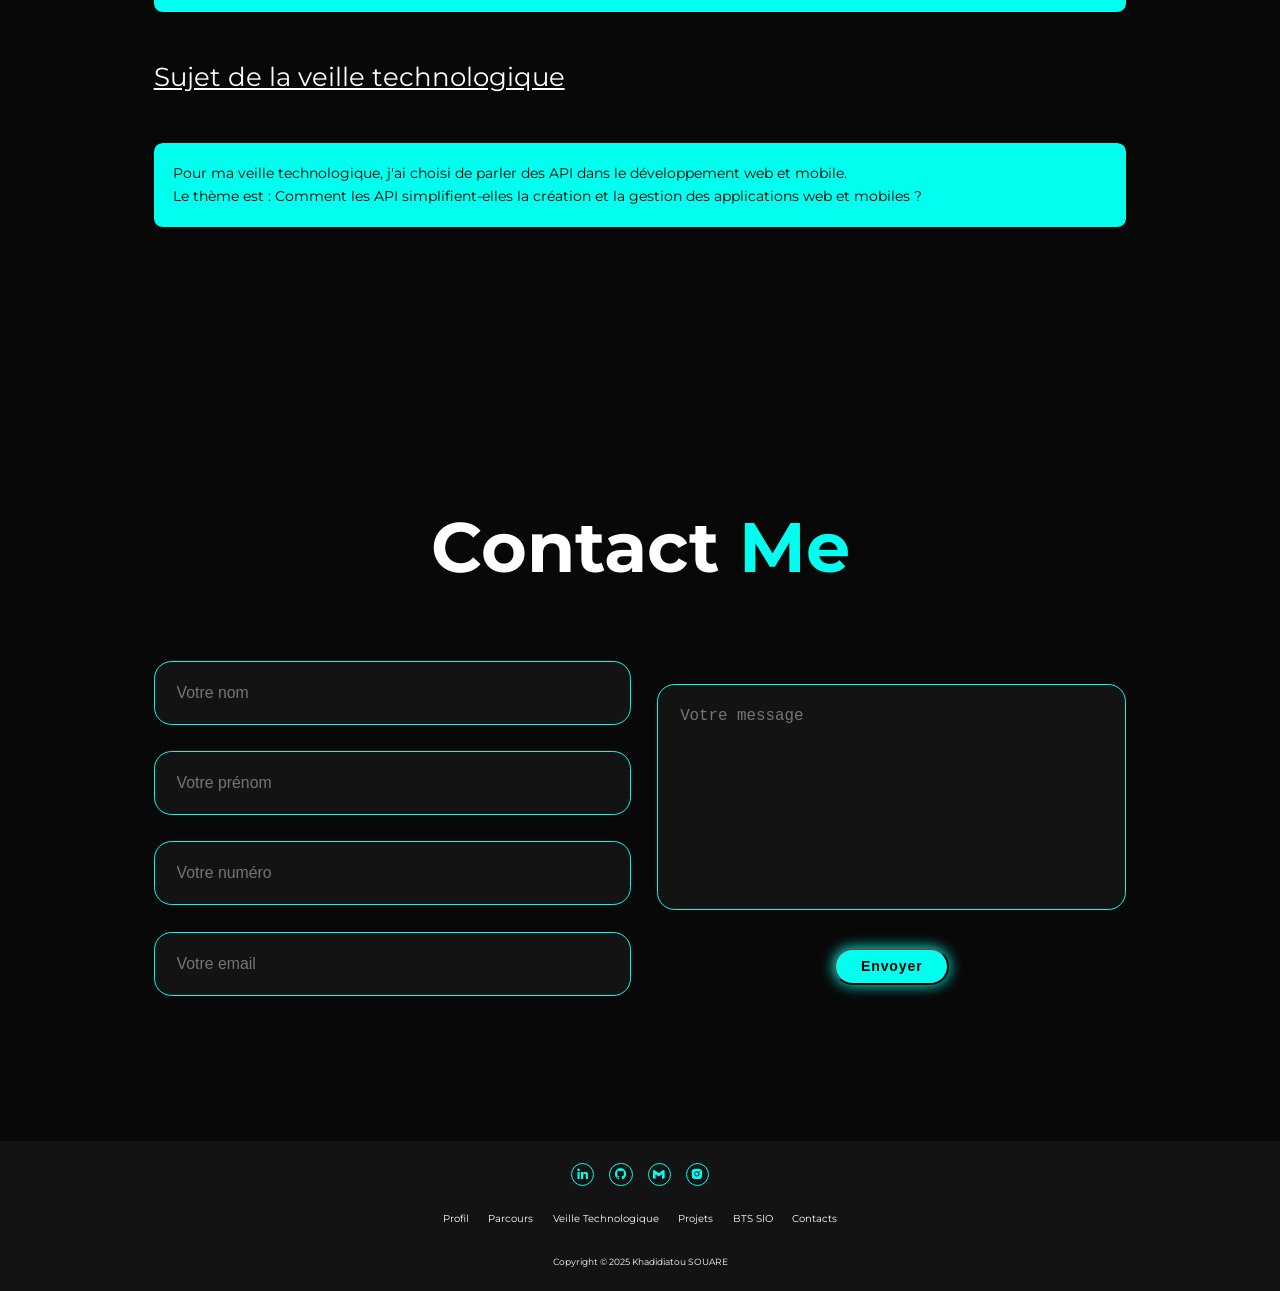
==== commit 27963e02: "delete prof" ====
--- a/index.html
+++ b/index.html
@@ -22,7 +22,6 @@
         <i class='bx bx-menu' id="menu-icon"></i>
         <nav class="navbar">
             <a href="#accueil" class="active">Accueil</a>
-            <a href="#profil">Profil</a>
             <a href="#parcours">Parcours</a>
             <a href="#bts">BTS SIO</a>
             <a href="#projets">Projets</a>
